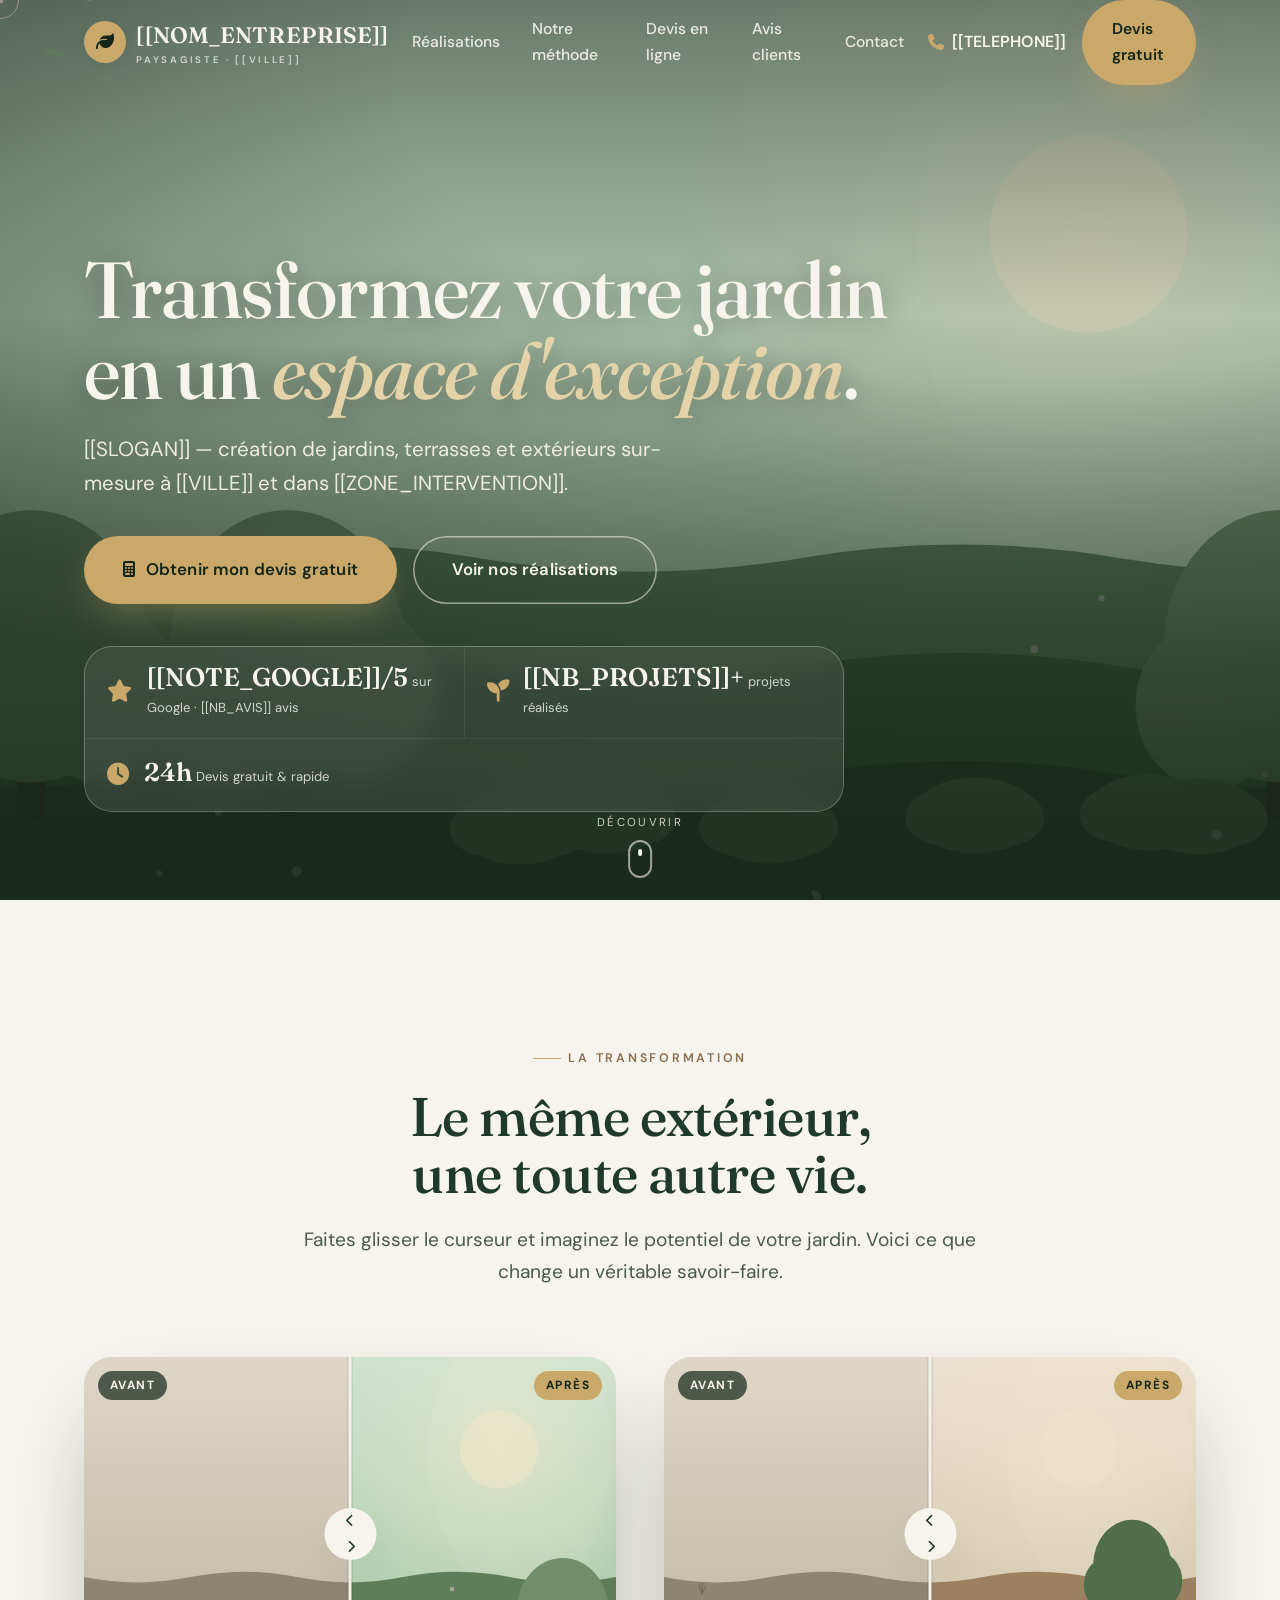
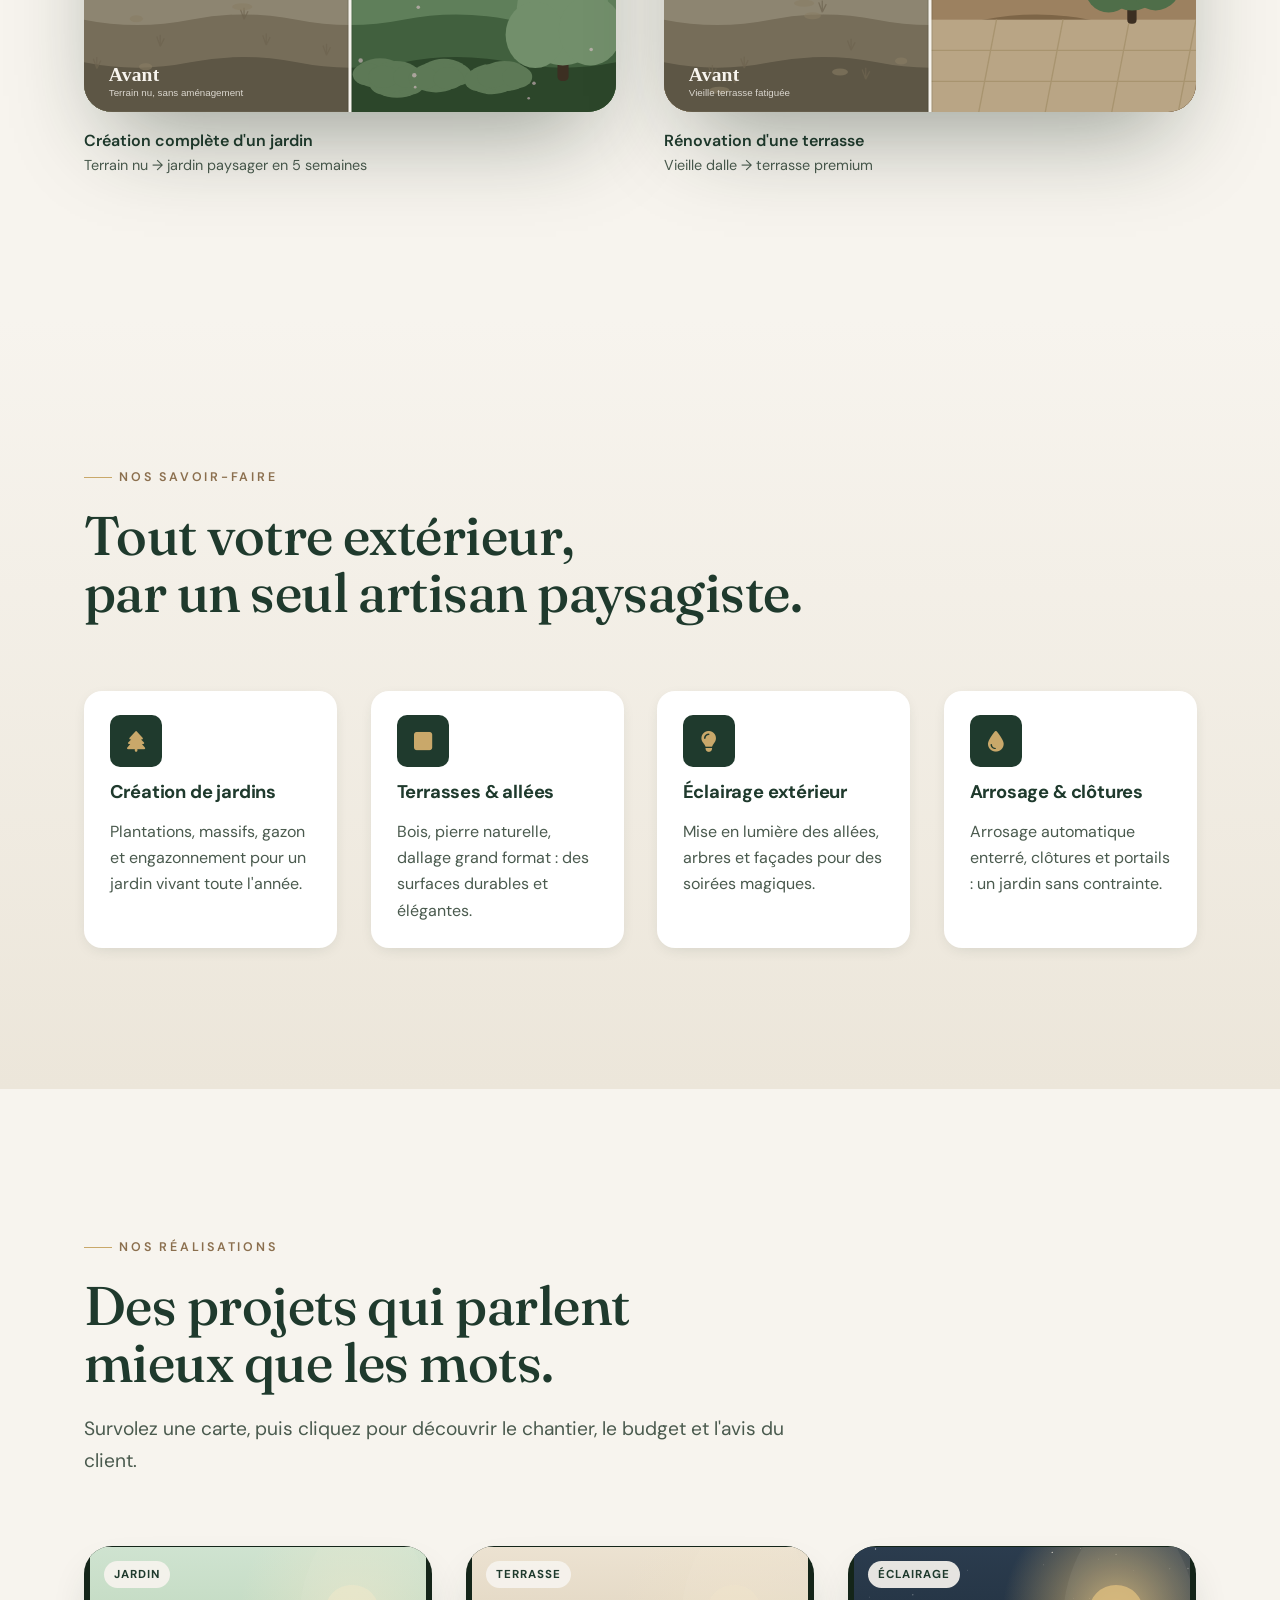
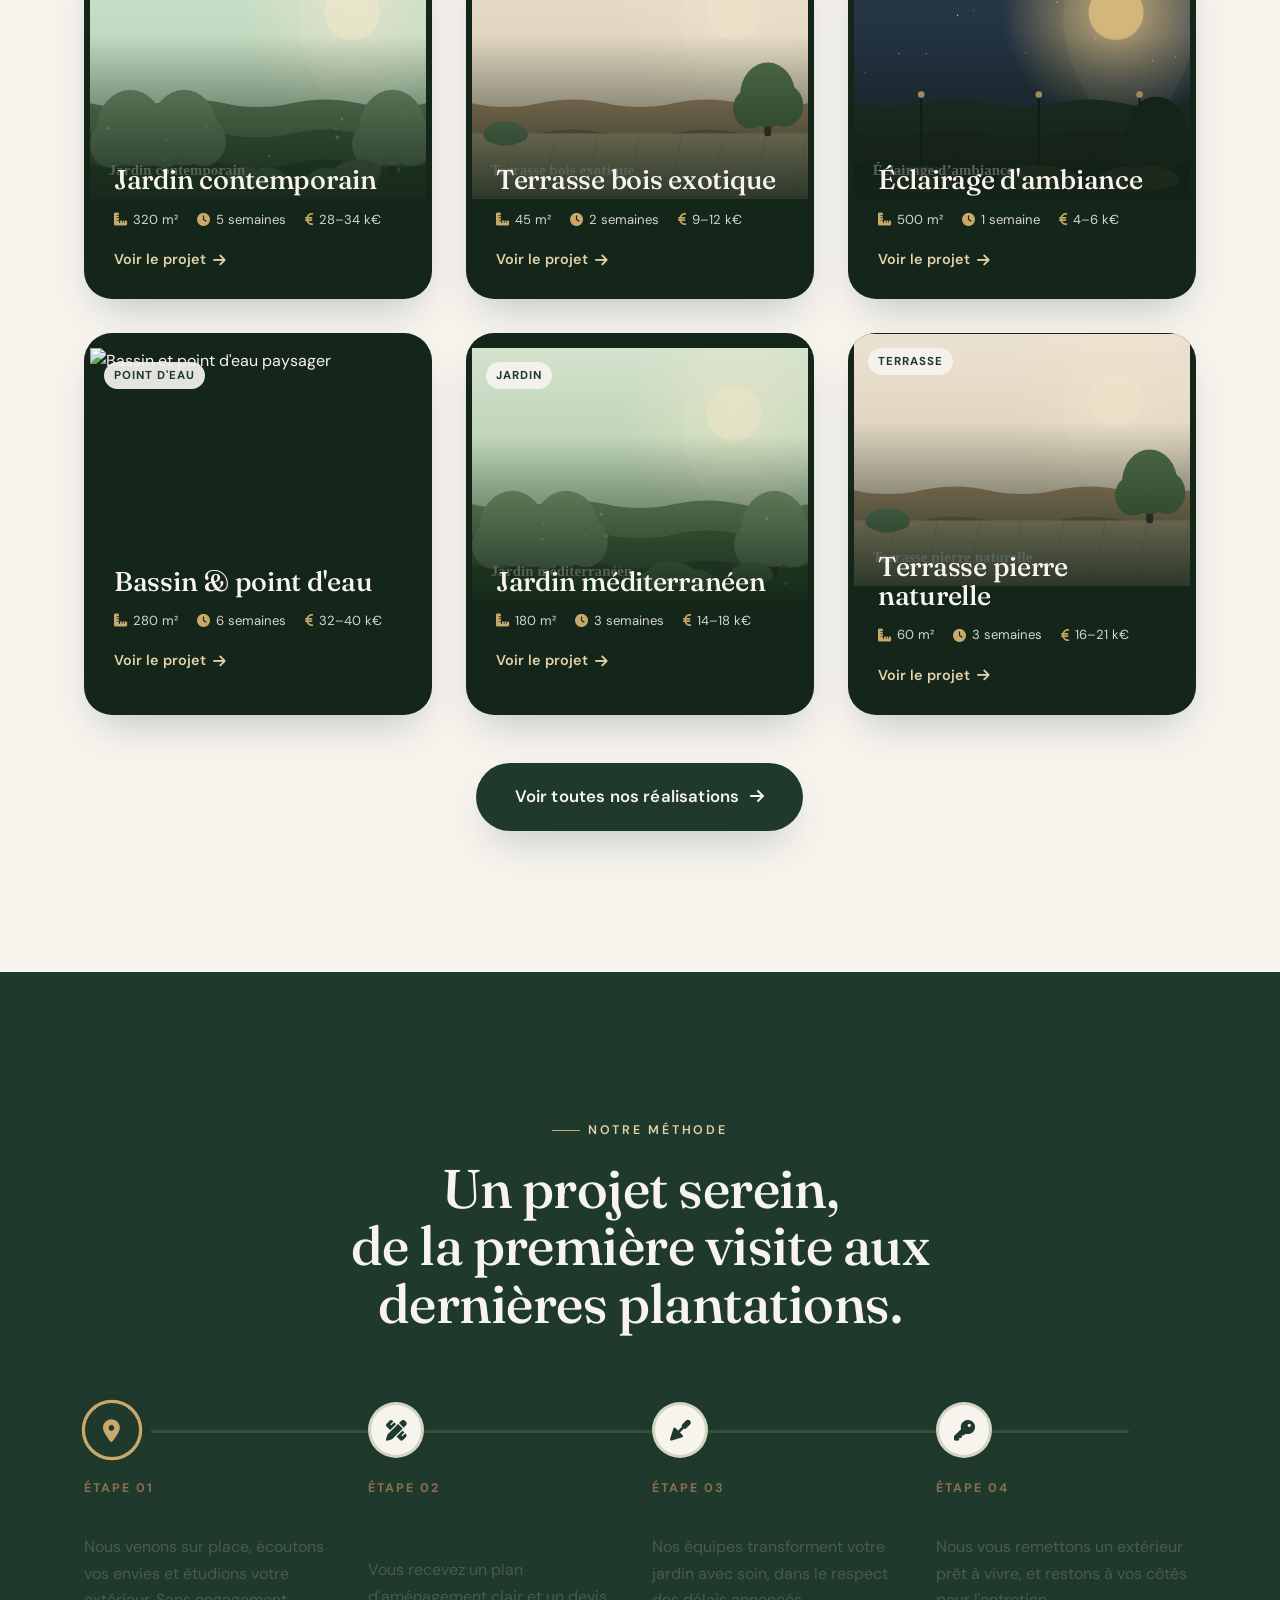
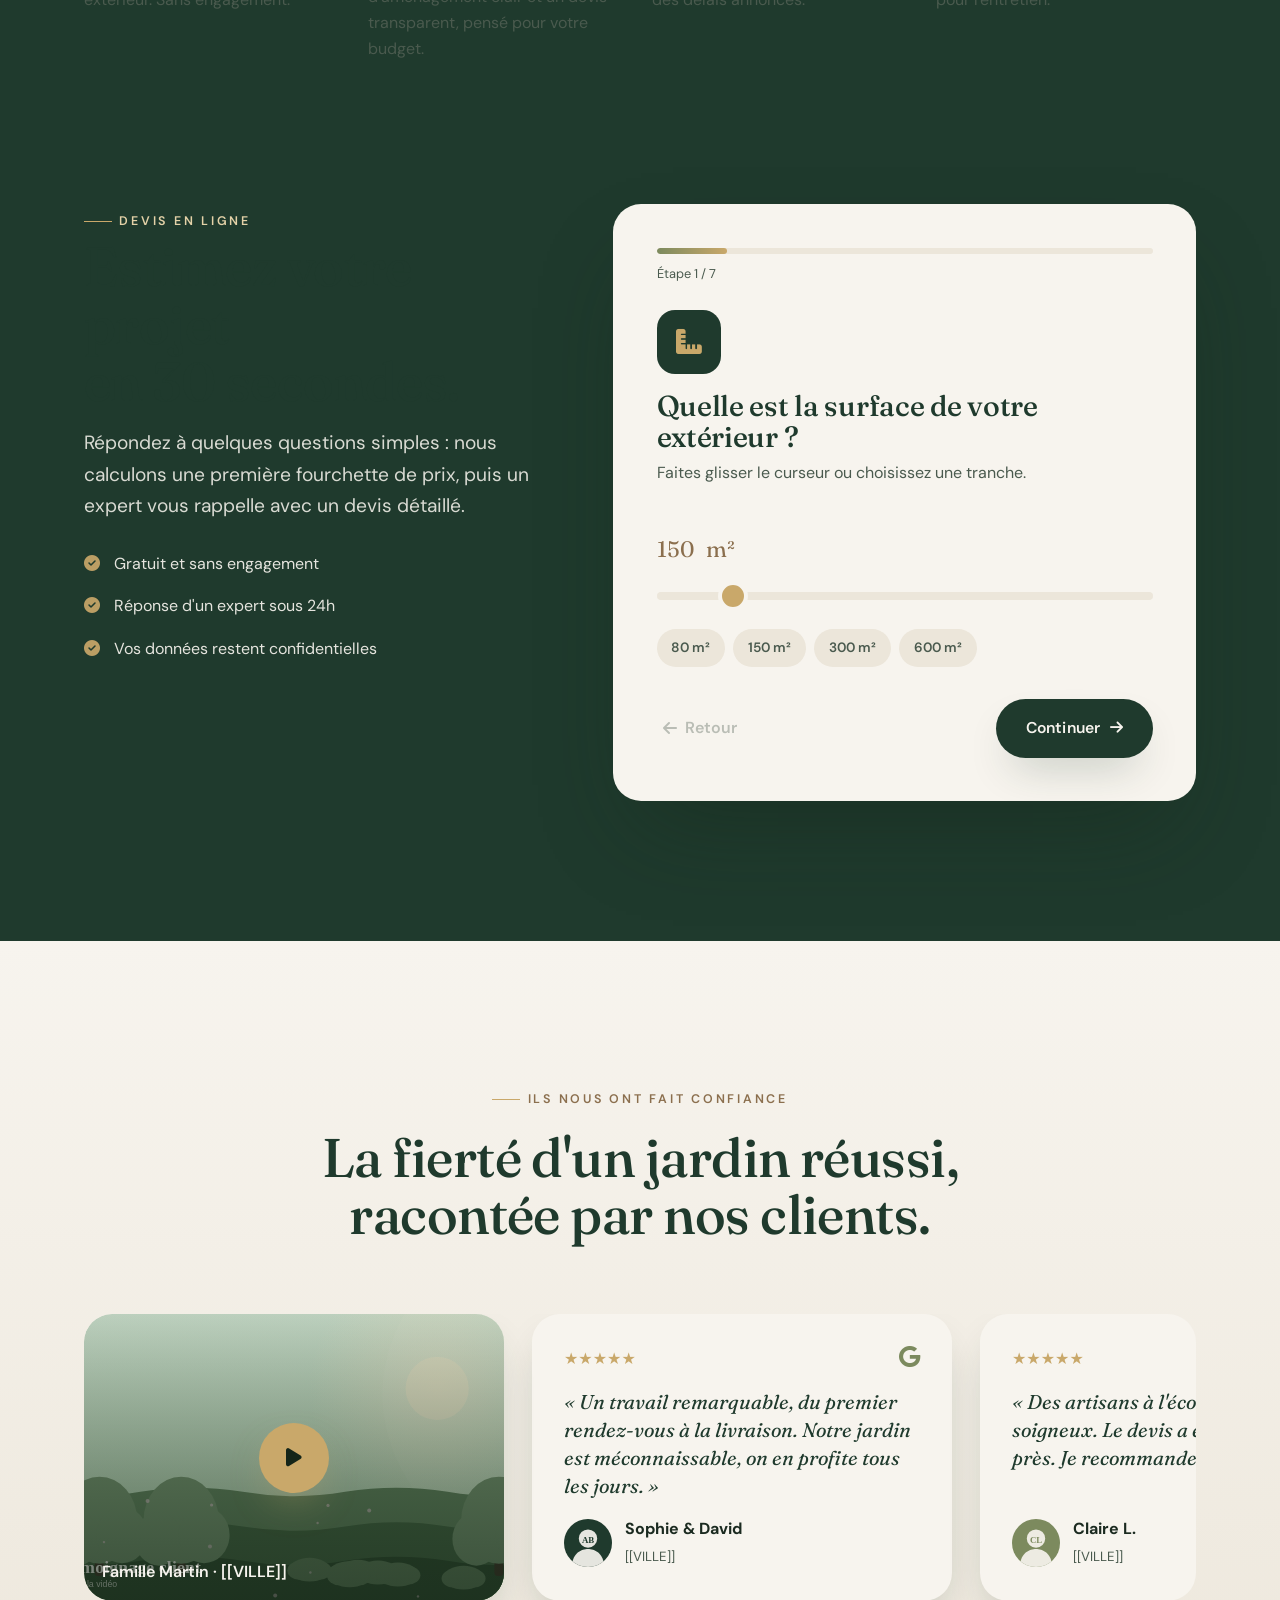
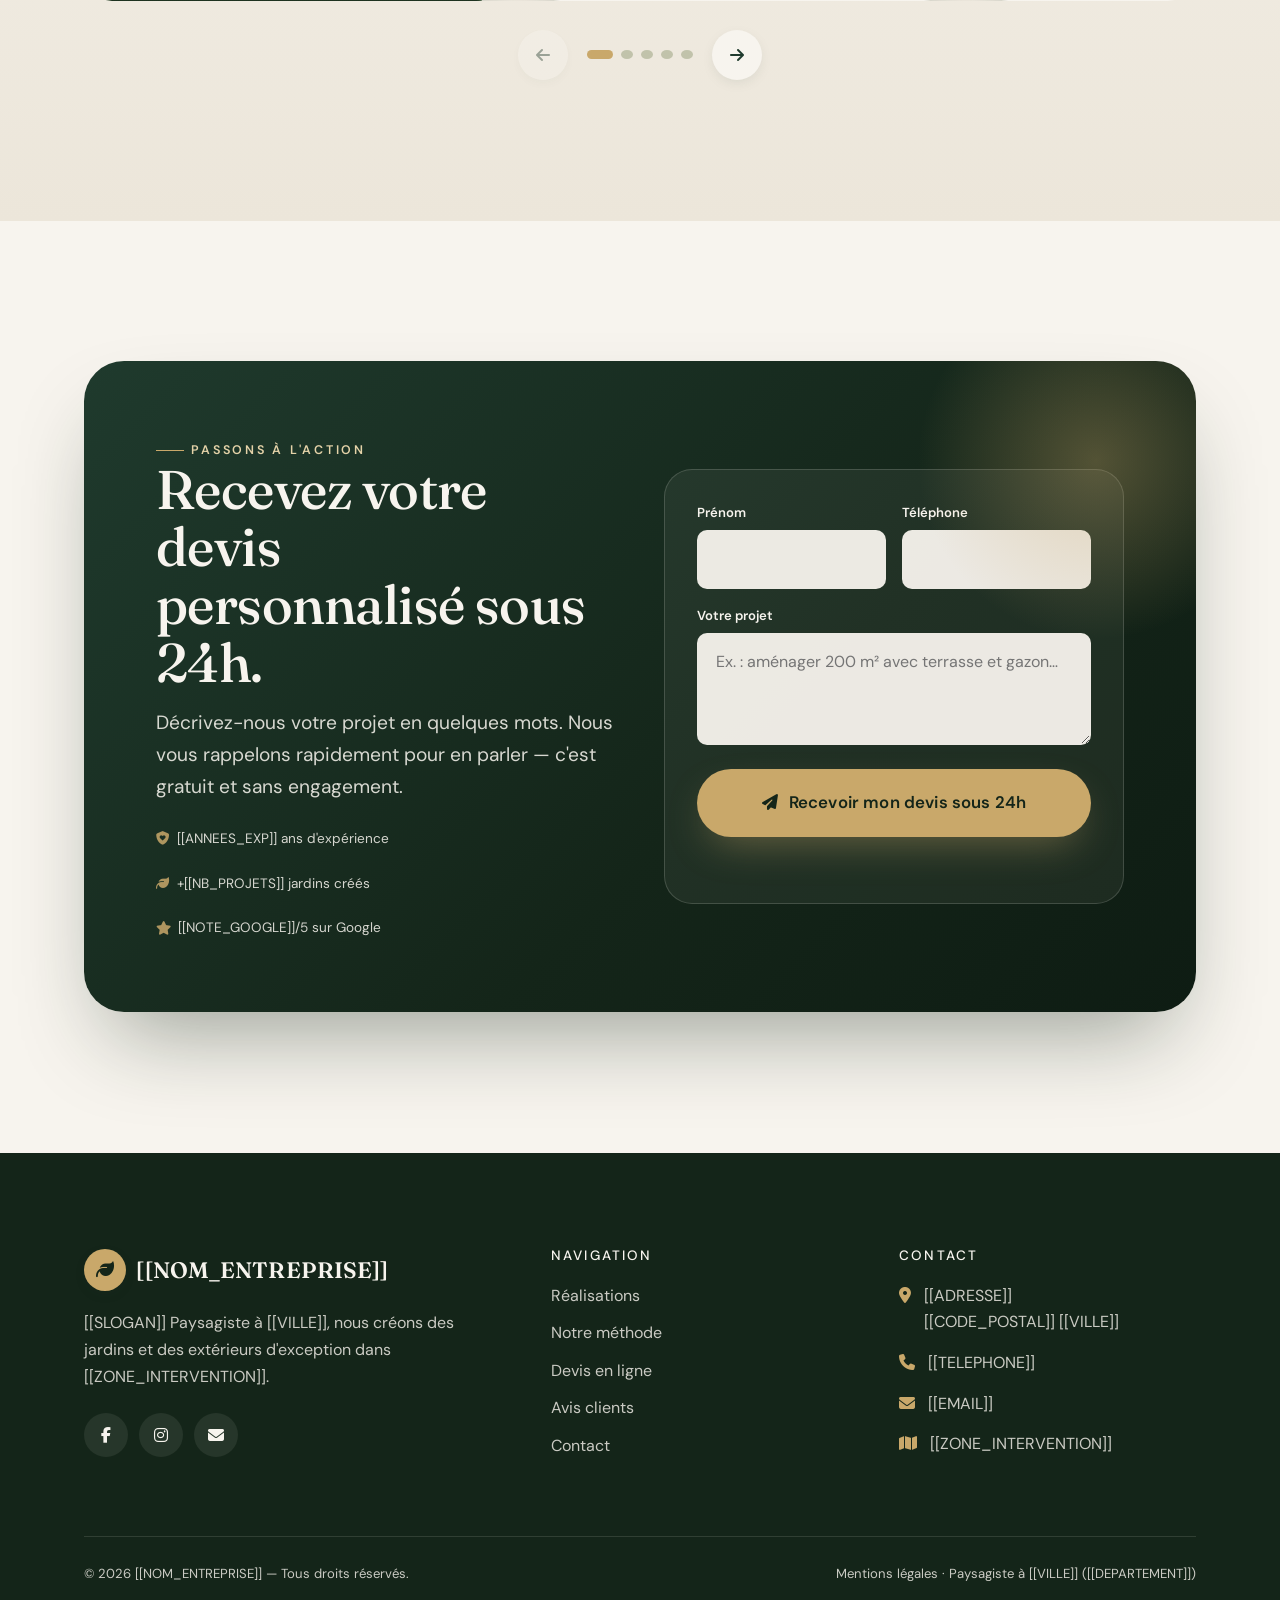
==== index.html @ 87863a1e "first commit" ====
<!DOCTYPE html>
<html lang="fr">
<!-- =========================================================================
     VARIABLES À PERSONNALISER (présentes dans ce fichier)
     -------------------------------------------------------------------------
     [[NOM_ENTREPRISE]] [[SLOGAN]] [[TELEPHONE]] [[TELEPHONE_INTL]] [[EMAIL]]
     [[ADRESSE]] [[CODE_POSTAL]] [[VILLE]] [[DEPARTEMENT]] [[ZONE_INTERVENTION]]
     [[NOTE_GOOGLE]] [[NB_AVIS]] [[NB_PROJETS]] [[ANNEES_EXP]]
     [[URL_FACEBOOK]] [[URL_INSTAGRAM]] [[URL_SITE]] [[FORMSPREE_ENDPOINT]]
     -> Voir PERSONNALISATION.md pour la procédure complète (find / replace).
     ========================================================================= -->
<head>
  <meta charset="UTF-8">
  <meta name="viewport" content="width=device-width, initial-scale=1.0">

  <!-- SEO -->
  <title>[[NOM_ENTREPRISE]] — Paysagiste & aménagement extérieur à [[VILLE]] ([[DEPARTEMENT]])</title>
  <meta name="description" content="[[NOM_ENTREPRISE]], paysagiste à [[VILLE]] et dans [[ZONE_INTERVENTION]]. Création de jardins, terrasses, éclairage et arrosage. Devis gratuit sous 24h. +[[NB_PROJETS]] projets réalisés, note [[NOTE_GOOGLE]]/5.">
  <link rel="canonical" href="[[URL_SITE]]">
  <meta name="theme-color" content="#1F3A2D">

  <!-- Open Graph -->
  <meta property="og:type" content="website">
  <meta property="og:title" content="[[NOM_ENTREPRISE]] — Transformez votre jardin en un espace d'exception">
  <meta property="og:description" content="Paysagiste premium à [[VILLE]] ([[DEPARTEMENT]]). Jardins, terrasses, éclairage. Devis gratuit sous 24h.">
  <meta property="og:image" content="[[URL_SITE]]/images/og-image.svg">
  <meta property="og:url" content="[[URL_SITE]]">
  <meta property="og:locale" content="fr_FR">
  <meta name="twitter:card" content="summary_large_image">

  <!-- Favicon (placeholder en SVG inline) -->
  <link rel="icon" href="data:image/svg+xml,<svg xmlns='http://www.w3.org/2000/svg' viewBox='0 0 32 32'><rect width='32' height='32' rx='8' fill='%231F3A2D'/><text x='16' y='22' font-size='18' text-anchor='middle' fill='%23C9A86A' font-family='serif'>P</text></svg>">

  <!-- Polices -->
  <link rel="preconnect" href="https://fonts.googleapis.com">
  <link rel="preconnect" href="https://fonts.gstatic.com" crossorigin>
  <link href="https://fonts.googleapis.com/css2?family=Fraunces:ital,opsz,wght@0,9..144,400;0,9..144,500;0,9..144,600;1,9..144,400;1,9..144,500&family=DM+Sans:opsz,wght@9..40,400;9..40,500;9..40,600;9..40,700&display=swap" rel="stylesheet">

  <!-- Icônes -->
  <link rel="stylesheet" href="https://cdnjs.cloudflare.com/ajax/libs/font-awesome/6.5.2/css/all.min.css">

  <link rel="stylesheet" href="style.css">

  <!-- Données structurées -->
  <script type="application/ld+json">
  {
    "@context": "https://schema.org",
    "@type": "LandscapingBusiness",
    "name": "[[NOM_ENTREPRISE]]",
    "description": "Paysagiste et aménagement extérieur à [[VILLE]] : jardins, terrasses, éclairage, arrosage automatique.",
    "image": "[[URL_SITE]]/images/og-image.svg",
    "url": "[[URL_SITE]]",
    "telephone": "[[TELEPHONE_INTL]]",
    "email": "[[EMAIL]]",
    "priceRange": "€€",
    "address": {
      "@type": "PostalAddress",
      "streetAddress": "[[ADRESSE]]",
      "postalCode": "[[CODE_POSTAL]]",
      "addressLocality": "[[VILLE]]",
      "addressRegion": "[[DEPARTEMENT]]",
      "addressCountry": "FR"
    },
    "areaServed": "[[ZONE_INTERVENTION]]",
    "openingHours": "Mo-Fr 08:00-18:00",
    "aggregateRating": {
      "@type": "AggregateRating",
      "ratingValue": "[[NOTE_GOOGLE]]",
      "reviewCount": "[[NB_AVIS]]",
      "bestRating": "5"
    },
    "sameAs": ["[[URL_FACEBOOK]]", "[[URL_INSTAGRAM]]"]
  }
  </script>
</head>
<body>
  <a class="skip-link" href="#main">Aller au contenu</a>

  <!-- ============================ HEADER ============================ -->
  <header class="header" id="header">
    <div class="header__inner">
      <a class="brand" href="index.html" aria-label="[[NOM_ENTREPRISE]] — accueil">
        <span class="brand__mark"><i class="fa-solid fa-leaf" aria-hidden="true"></i></span>
        <span class="brand__name">[[NOM_ENTREPRISE]]<span class="brand__sub">Paysagiste · [[VILLE]]</span></span>
      </a>

      <nav class="nav" aria-label="Navigation principale">
        <a class="nav__link" href="#realisations">Réalisations</a>
        <a class="nav__link" href="#processus">Notre méthode</a>
        <a class="nav__link" href="#simulateur">Devis en ligne</a>
        <a class="nav__link" href="#temoignages">Avis clients</a>
        <a class="nav__link" href="contact.html">Contact</a>
      </nav>

      <div class="header__cta">
        <a class="header__tel" href="tel:[[TELEPHONE_INTL]]"><i class="fa-solid fa-phone" aria-hidden="true"></i> [[TELEPHONE]]</a>
        <a class="btn btn--or" href="#simulateur" data-magnetic="0.25">Devis gratuit</a>
        <button class="burger" aria-label="Ouvrir le menu" aria-controls="mobile-menu" aria-expanded="false">
          <span></span><span></span><span></span>
        </button>
      </div>
    </div>
  </header>

  <!-- Menu mobile -->
  <nav class="mobile-menu" id="mobile-menu" aria-label="Menu mobile">
    <a href="#realisations">Réalisations <i class="fa-solid fa-arrow-right"></i></a>
    <a href="#processus">Notre méthode <i class="fa-solid fa-arrow-right"></i></a>
    <a href="#simulateur">Devis en ligne <i class="fa-solid fa-arrow-right"></i></a>
    <a href="#temoignages">Avis clients <i class="fa-solid fa-arrow-right"></i></a>
    <a href="contact.html">Contact <i class="fa-solid fa-arrow-right"></i></a>
    <a class="btn btn--or" href="#simulateur">Obtenir mon devis gratuit</a>
    <div class="mobile-menu__contact">
      <a href="tel:[[TELEPHONE_INTL]]"><i class="fa-solid fa-phone"></i> [[TELEPHONE]]</a><br>
      <a href="mailto:[[EMAIL]]"><i class="fa-solid fa-envelope"></i> [[EMAIL]]</a>
    </div>
  </nav>

  <main id="main">

    <!-- ============================ HERO ============================ -->
    <section class="hero" aria-label="Présentation">
      <div class="hero__media">
        <!-- Remplacez videos/drone.mp4 par votre vidéo drone. Le poster s'affiche
             si la vidéo est absente ou tant qu'elle se charge. -->
        <video autoplay muted loop playsinline poster="images/hero-poster.svg" aria-hidden="true">
          <source src="videos/drone.mp4" type="video/mp4">
        </video>
      </div>
      <div class="hero__overlay" aria-hidden="true"></div>
      <canvas id="hero-leaves" class="hero__leaves" aria-hidden="true"></canvas>

      <div class="hero__inner container">
        <div class="hero__content">
          <h1 class="h-display" data-reveal>Transformez votre jardin<br>en un <em>espace d'exception</em>.</h1>
          <p class="hero__sub" data-reveal data-reveal-delay="120">[[SLOGAN]] — création de jardins, terrasses et extérieurs sur-mesure à [[VILLE]] et dans [[ZONE_INTERVENTION]].</p>
          <div class="hero__actions" data-reveal data-reveal-delay="220">
            <a class="btn btn--or btn--lg" href="#simulateur" data-magnetic="0.2"><i class="fa-solid fa-calculator"></i> Obtenir mon devis gratuit</a>
            <a class="btn btn--ghost btn--lg" href="#realisations">Voir nos réalisations</a>
          </div>

          <!-- Barre de réassurance + compteurs animés -->
          <div class="reassure" data-reveal data-reveal-delay="320">
            <div class="reassure__item">
              <span class="reassure__icon"><i class="fa-solid fa-star" aria-hidden="true"></i></span>
              <span>
                <span class="reassure__num"><span data-count="[[NOTE_GOOGLE]]" data-decimals="1">[[NOTE_GOOGLE]]</span>/5</span>
                <span class="reassure__label">sur Google · [[NB_AVIS]] avis</span>
              </span>
            </div>
            <div class="reassure__item">
              <span class="reassure__icon"><i class="fa-solid fa-seedling" aria-hidden="true"></i></span>
              <span>
                <span class="reassure__num"><span data-count="[[NB_PROJETS]]" data-suffix="+">[[NB_PROJETS]]+</span></span>
                <span class="reassure__label">projets réalisés</span>
              </span>
            </div>
            <div class="reassure__item">
              <span class="reassure__icon"><i class="fa-solid fa-clock" aria-hidden="true"></i></span>
              <span>
                <span class="reassure__num">24h</span>
                <span class="reassure__label">Devis gratuit & rapide</span>
              </span>
            </div>
          </div>
        </div>
      </div>

      <a class="hero__scroll" href="#avant-apres" aria-label="Découvrir">
        <span>Découvrir</span>
        <span class="mouse" aria-hidden="true"></span>
      </a>
    </section>

    <!-- ============================ AVANT / APRÈS ============================ -->
    <section class="section section--cream" id="avant-apres" aria-label="Avant / Après">
      <div class="container">
        <div class="section-head section-head--center" data-reveal>
          <span class="eyebrow eyebrow--center">La transformation</span>
          <h2>Le même extérieur,<br>une toute autre vie.</h2>
          <p class="lead">Faites glisser le curseur et imaginez le potentiel de votre jardin. Voici ce que change un véritable savoir-faire.</p>
        </div>

        <div class="ba-grid">
          <div data-reveal="left">
            <div class="ba" aria-label="Avant après — jardin">
              <div class="ba__img ba__img--after"><img src="images/apres-1.svg" alt="Jardin paysager terminé : pelouse, massifs et arbres" loading="lazy"></div>
              <div class="ba__img ba__img--before"><img src="images/avant-1.svg" alt="Terrain nu avant aménagement" loading="lazy"></div>
              <span class="ba__label ba__label--before">Avant</span>
              <span class="ba__label ba__label--after">Après</span>
              <div class="ba__handle"><span class="ba__grip"><i class="fa-solid fa-chevron-left"></i><i class="fa-solid fa-chevron-right"></i></span></div>
            </div>
            <p class="ba__caption">Création complète d'un jardin<span>Terrain nu → jardin paysager en 5 semaines</span></p>
          </div>

          <div data-reveal="right">
            <div class="ba" aria-label="Avant après — terrasse">
              <div class="ba__img ba__img--after"><img src="images/apres-2.svg" alt="Terrasse premium en bois et pierre" loading="lazy"></div>
              <div class="ba__img ba__img--before"><img src="images/avant-2.svg" alt="Ancienne terrasse usée avant rénovation" loading="lazy"></div>
              <span class="ba__label ba__label--before">Avant</span>
              <span class="ba__label ba__label--after">Après</span>
              <div class="ba__handle"><span class="ba__grip"><i class="fa-solid fa-chevron-left"></i><i class="fa-solid fa-chevron-right"></i></span></div>
            </div>
            <p class="ba__caption">Rénovation d'une terrasse<span>Vieille dalle → terrasse premium</span></p>
          </div>
        </div>
      </div>
    </section>

    <!-- ============================ SAVOIR-FAIRE / SERVICES ============================ -->
    <section class="section section--soft" id="savoir-faire" aria-label="Nos savoir-faire">
      <div class="container">
        <div class="section-head" data-reveal>
          <span class="eyebrow">Nos savoir-faire</span>
          <h2>Tout votre extérieur,<br>par un seul artisan paysagiste.</h2>
        </div>
        <div class="real-grid" data-reveal-stagger="80" style="grid-template-columns:repeat(auto-fit,minmax(240px,1fr))">
          <article class="contact-card" data-reveal style="flex-direction:column;align-items:flex-start;gap:1rem;background:var(--c-blanc)">
            <span class="contact-card__icon"><i class="fa-solid fa-tree"></i></span>
            <h3>Création de jardins</h3>
            <p>Plantations, massifs, gazon et engazonnement pour un jardin vivant toute l'année.</p>
          </article>
          <article class="contact-card" data-reveal style="flex-direction:column;align-items:flex-start;gap:1rem;background:var(--c-blanc)">
            <span class="contact-card__icon"><i class="fa-solid fa-square"></i></span>
            <h3>Terrasses & allées</h3>
            <p>Bois, pierre naturelle, dallage grand format : des surfaces durables et élégantes.</p>
          </article>
          <article class="contact-card" data-reveal style="flex-direction:column;align-items:flex-start;gap:1rem;background:var(--c-blanc)">
            <span class="contact-card__icon"><i class="fa-solid fa-lightbulb"></i></span>
            <h3>Éclairage extérieur</h3>
            <p>Mise en lumière des allées, arbres et façades pour des soirées magiques.</p>
          </article>
          <article class="contact-card" data-reveal style="flex-direction:column;align-items:flex-start;gap:1rem;background:var(--c-blanc)">
            <span class="contact-card__icon"><i class="fa-solid fa-droplet"></i></span>
            <h3>Arrosage & clôtures</h3>
            <p>Arrosage automatique enterré, clôtures et portails : un jardin sans contrainte.</p>
          </article>
        </div>
      </div>
    </section>

    <!-- ============================ RÉALISATIONS ============================ -->
    <section class="section section--cream" id="realisations" aria-label="Nos réalisations">
      <div class="container">
        <div class="section-head" data-reveal>
          <span class="eyebrow">Nos réalisations</span>
          <h2>Des projets qui parlent<br>mieux que les mots.</h2>
          <p class="lead">Survolez une carte, puis cliquez pour découvrir le chantier, le budget et l'avis du client.</p>
        </div>

        <div class="real-grid">
          <!-- Carte 1 -->
          <button class="real-card" data-tilt data-modal="#tpl-real-1" data-reveal>
            <span class="real-card__glare" aria-hidden="true"></span>
            <div class="real-card__media">
              <span class="real-card__tag">Jardin</span>
              <img src="images/realisation-1.svg" alt="Jardin contemporain avec terrasse et massifs" loading="lazy">
            </div>
            <div class="real-card__body">
              <h3>Jardin contemporain</h3>
              <div class="real-card__meta">
                <span><i class="fa-solid fa-ruler-combined"></i> 320 m²</span>
                <span><i class="fa-solid fa-clock"></i> 5 semaines</span>
                <span><i class="fa-solid fa-euro-sign"></i> 28–34 k€</span>
              </div>
              <span class="real-card__cta">Voir le projet <i class="fa-solid fa-arrow-right"></i></span>
            </div>
          </button>

          <!-- Carte 2 -->
          <button class="real-card" data-tilt data-modal="#tpl-real-2" data-reveal data-reveal-delay="90">
            <span class="real-card__glare" aria-hidden="true"></span>
            <div class="real-card__media">
              <span class="real-card__tag">Terrasse</span>
              <img src="images/realisation-2.svg" alt="Terrasse en bois exotique avec salon de jardin" loading="lazy">
            </div>
            <div class="real-card__body">
              <h3>Terrasse bois exotique</h3>
              <div class="real-card__meta">
                <span><i class="fa-solid fa-ruler-combined"></i> 45 m²</span>
                <span><i class="fa-solid fa-clock"></i> 2 semaines</span>
                <span><i class="fa-solid fa-euro-sign"></i> 9–12 k€</span>
              </div>
              <span class="real-card__cta">Voir le projet <i class="fa-solid fa-arrow-right"></i></span>
            </div>
          </button>

          <!-- Carte 3 -->
          <button class="real-card" data-tilt data-modal="#tpl-real-3" data-reveal data-reveal-delay="180">
            <span class="real-card__glare" aria-hidden="true"></span>
            <div class="real-card__media">
              <span class="real-card__tag">Éclairage</span>
              <img src="images/realisation-3.svg" alt="Jardin mis en lumière le soir" loading="lazy">
            </div>
            <div class="real-card__body">
              <h3>Éclairage d'ambiance</h3>
              <div class="real-card__meta">
                <span><i class="fa-solid fa-ruler-combined"></i> 500 m²</span>
                <span><i class="fa-solid fa-clock"></i> 1 semaine</span>
                <span><i class="fa-solid fa-euro-sign"></i> 4–6 k€</span>
              </div>
              <span class="real-card__cta">Voir le projet <i class="fa-solid fa-arrow-right"></i></span>
            </div>
          </button>

          <!-- Carte 4 -->
          <button class="real-card" data-tilt data-modal="#tpl-real-4" data-reveal>
            <span class="real-card__glare" aria-hidden="true"></span>
            <div class="real-card__media">
              <span class="real-card__tag">Point d'eau</span>
              <img src="images/realisation-4.svg" alt="Bassin et point d'eau paysager" loading="lazy">
            </div>
            <div class="real-card__body">
              <h3>Bassin & point d'eau</h3>
              <div class="real-card__meta">
                <span><i class="fa-solid fa-ruler-combined"></i> 280 m²</span>
                <span><i class="fa-solid fa-clock"></i> 6 semaines</span>
                <span><i class="fa-solid fa-euro-sign"></i> 32–40 k€</span>
              </div>
              <span class="real-card__cta">Voir le projet <i class="fa-solid fa-arrow-right"></i></span>
            </div>
          </button>

          <!-- Carte 5 -->
          <button class="real-card" data-tilt data-modal="#tpl-real-5" data-reveal data-reveal-delay="90">
            <span class="real-card__glare" aria-hidden="true"></span>
            <div class="real-card__media">
              <span class="real-card__tag">Jardin</span>
              <img src="images/realisation-5.svg" alt="Jardin méditerranéen avec graviers et oliviers" loading="lazy">
            </div>
            <div class="real-card__body">
              <h3>Jardin méditerranéen</h3>
              <div class="real-card__meta">
                <span><i class="fa-solid fa-ruler-combined"></i> 180 m²</span>
                <span><i class="fa-solid fa-clock"></i> 3 semaines</span>
                <span><i class="fa-solid fa-euro-sign"></i> 14–18 k€</span>
              </div>
              <span class="real-card__cta">Voir le projet <i class="fa-solid fa-arrow-right"></i></span>
            </div>
          </button>

          <!-- Carte 6 -->
          <button class="real-card" data-tilt data-modal="#tpl-real-6" data-reveal data-reveal-delay="180">
            <span class="real-card__glare" aria-hidden="true"></span>
            <div class="real-card__media">
              <span class="real-card__tag">Terrasse</span>
              <img src="images/realisation-6.svg" alt="Terrasse en pierre naturelle avec pergola" loading="lazy">
            </div>
            <div class="real-card__body">
              <h3>Terrasse pierre naturelle</h3>
              <div class="real-card__meta">
                <span><i class="fa-solid fa-ruler-combined"></i> 60 m²</span>
                <span><i class="fa-solid fa-clock"></i> 3 semaines</span>
                <span><i class="fa-solid fa-euro-sign"></i> 16–21 k€</span>
              </div>
              <span class="real-card__cta">Voir le projet <i class="fa-solid fa-arrow-right"></i></span>
            </div>
          </button>
        </div>

        <div style="text-align:center;margin-top:3rem" data-reveal>
          <a class="btn btn--dark btn--lg" href="realisations.html">Voir toutes nos réalisations <i class="fa-solid fa-arrow-right"></i></a>
        </div>
      </div>
    </section>

    <!-- ============================ PROCESSUS ============================ -->
    <section class="section section--foret" id="processus" aria-label="Notre méthode">
      <div class="container">
        <div class="section-head section-head--center" data-reveal>
          <span class="eyebrow eyebrow--center">Notre méthode</span>
          <h2>Un projet serein,<br>de la première visite aux dernières plantations.</h2>
        </div>

        <div class="process" data-process>
          <div class="process__track">
            <span class="process__line" aria-hidden="true"></span>
            <div class="process__step" data-reveal>
              <span class="process__num"><i class="fa-solid fa-location-dot"></i></span>
              <span class="step-tag">Étape 01</span>
              <h3>Visite du terrain</h3>
              <p>Nous venons sur place, écoutons vos envies et étudions votre extérieur. Sans engagement.</p>
            </div>
            <div class="process__step" data-reveal data-reveal-delay="120">
              <span class="process__num"><i class="fa-solid fa-pen-ruler"></i></span>
              <span class="step-tag">Étape 02</span>
              <h3>Proposition d'aménagement</h3>
              <p>Vous recevez un plan d'aménagement clair et un devis transparent, pensé pour votre budget.</p>
            </div>
            <div class="process__step" data-reveal data-reveal-delay="240">
              <span class="process__num"><i class="fa-solid fa-trowel"></i></span>
              <span class="step-tag">Étape 03</span>
              <h3>Réalisation</h3>
              <p>Nos équipes transforment votre jardin avec soin, dans le respect des délais annoncés.</p>
            </div>
            <div class="process__step" data-reveal data-reveal-delay="360">
              <span class="process__num"><i class="fa-solid fa-key"></i></span>
              <span class="step-tag">Étape 04</span>
              <h3>Livraison clé en main</h3>
              <p>Nous vous remettons un extérieur prêt à vivre, et restons à vos côtés pour l'entretien.</p>
            </div>
          </div>
        </div>
      </div>
    </section>

    <!-- ============================ SIMULATEUR ============================ -->
    <section class="section section--foret simulateur" id="simulateur" aria-label="Simulateur de devis" style="padding-top:0">
      <div class="container">
        <div class="simu-wrap">
          <div class="simu-aside" data-reveal="left">
            <span class="eyebrow">Devis en ligne</span>
            <h2>Estimez votre projet<br>en 30 secondes.</h2>
            <p class="lead" style="color:rgba(247,244,238,.86)">Répondez à quelques questions simples : nous calculons une première fourchette de prix, puis un expert vous rappelle avec un devis détaillé.</p>
            <ul class="simu-points">
              <li><i class="fa-solid fa-circle-check"></i> Gratuit et sans engagement</li>
              <li><i class="fa-solid fa-circle-check"></i> Réponse d'un expert sous 24h</li>
              <li><i class="fa-solid fa-circle-check"></i> Vos données restent confidentielles</li>
            </ul>
          </div>

          <!-- Le contenu de cette carte est généré par script.js à partir de config.js -->
          <div class="simu-card" id="simulateur-card" data-formspree="[[FORMSPREE_ENDPOINT]]" data-reveal="right">
            <p style="text-align:center;color:var(--c-encre-2)">Chargement du simulateur…</p>
          </div>
        </div>
      </div>
    </section>

    <!-- ============================ TÉMOIGNAGES ============================ -->
    <section class="section section--soft" id="temoignages" aria-label="Avis clients">
      <div class="container">
        <div class="section-head section-head--center" data-reveal>
          <span class="eyebrow eyebrow--center">Ils nous ont fait confiance</span>
          <h2>La fierté d'un jardin réussi,<br>racontée par nos clients.</h2>
        </div>

        <div class="carousel" data-carousel>
          <div class="carousel__viewport">
            <div class="carousel__track">
              <!-- Vidéo témoignage 1 -->
              <a class="t-video" href="#" aria-label="Lire le témoignage vidéo">
                <img src="images/temoignage-1.svg" alt="Témoignage vidéo d'un client" loading="lazy">
                <span class="t-video__name">Famille Martin · [[VILLE]]</span>
                <span class="t-video__play"><span><i class="fa-solid fa-play"></i></span></span>
              </a>

              <!-- Avis 1 -->
              <article class="t-card">
                <div class="t-card__stars" aria-label="5 étoiles sur 5">★★★★★ <i class="fa-brands fa-google t-card__google"></i></div>
                <p class="t-card__text">« Un travail remarquable, du premier rendez-vous à la livraison. Notre jardin est méconnaissable, on en profite tous les jours. »</p>
                <div class="t-card__author">
                  <img src="images/avatar-1.svg" alt="" loading="lazy">
                  <span><b>Sophie & David</b><small>[[VILLE]]</small></span>
                </div>
              </article>

              <!-- Avis 2 -->
              <article class="t-card">
                <div class="t-card__stars" aria-label="5 étoiles sur 5">★★★★★ <i class="fa-brands fa-google t-card__google"></i></div>
                <p class="t-card__text">« Des artisans à l'écoute, ponctuels et soigneux. Le devis a été respecté à l'euro près. Je recommande les yeux fermés. »</p>
                <div class="t-card__author">
                  <img src="images/avatar-2.svg" alt="" loading="lazy">
                  <span><b>Claire L.</b><small>[[VILLE]]</small></span>
                </div>
              </article>

              <!-- Vidéo témoignage 2 -->
              <a class="t-video" href="#" aria-label="Lire le témoignage vidéo">
                <img src="images/temoignage-2.svg" alt="Témoignage vidéo d'une cliente" loading="lazy">
                <span class="t-video__name">M. Rousseau · [[DEPARTEMENT]]</span>
                <span class="t-video__play"><span><i class="fa-solid fa-play"></i></span></span>
              </a>

              <!-- Avis 3 -->
              <article class="t-card">
                <div class="t-card__stars" aria-label="5 étoiles sur 5">★★★★★ <i class="fa-brands fa-google t-card__google"></i></div>
                <p class="t-card__text">« Une terrasse magnifique et un éclairage qui change tout le soir. Un vrai savoir-faire et beaucoup de conseils. Merci ! »</p>
                <div class="t-card__author">
                  <img src="images/avatar-3.svg" alt="" loading="lazy">
                  <span><b>Marc R.</b><small>[[VILLE]]</small></span>
                </div>
              </article>

              <!-- Vidéo témoignage 3 -->
              <a class="t-video" href="#" aria-label="Lire le témoignage vidéo">
                <img src="images/temoignage-3.svg" alt="Témoignage vidéo nocturne" loading="lazy">
                <span class="t-video__name">Famille Bernard · [[VILLE]]</span>
                <span class="t-video__play"><span><i class="fa-solid fa-play"></i></span></span>
              </a>
            </div>
          </div>

          <div class="carousel__controls">
            <button class="carousel__btn" data-carousel-prev aria-label="Précédent"><i class="fa-solid fa-arrow-left"></i></button>
            <div class="carousel__dots" data-carousel-dots></div>
            <button class="carousel__btn" data-carousel-next aria-label="Suivant"><i class="fa-solid fa-arrow-right"></i></button>
          </div>
        </div>
      </div>
    </section>

    <!-- ============================ CTA FINAL ============================ -->
    <section class="section section--cream cta-final" aria-label="Demander un devis">
      <div class="container">
        <div class="cta-band" data-reveal="scale">
          <div>
            <span class="eyebrow" style="color:var(--c-or-clair)">Passons à l'action</span>
            <h2>Recevez votre devis<br>personnalisé sous 24h.</h2>
            <p class="lead">Décrivez-nous votre projet en quelques mots. Nous vous rappelons rapidement pour en parler — c'est gratuit et sans engagement.</p>
            <div class="cta-trust">
              <span><i class="fa-solid fa-shield-heart"></i> [[ANNEES_EXP]] ans d'expérience</span>
              <span><i class="fa-solid fa-leaf"></i> +[[NB_PROJETS]] jardins créés</span>
              <span><i class="fa-solid fa-star"></i> [[NOTE_GOOGLE]]/5 sur Google</span>
            </div>
          </div>

          <form class="cta-form js-form" action="[[FORMSPREE_ENDPOINT]]" method="POST" novalidate>
            <input type="text" name="_gotcha" class="hp" tabindex="-1" autocomplete="off" aria-hidden="true">
            <input type="hidden" name="_subject" value="Nouvelle demande de devis — [[NOM_ENTREPRISE]]">
            <input type="hidden" name="provenance" value="CTA final (accueil)">
            <div class="field-row">
              <div class="field"><label for="cta-prenom">Prénom</label><input id="cta-prenom" name="prénom" required></div>
              <div class="field"><label for="cta-tel">Téléphone</label><input id="cta-tel" name="téléphone" type="tel" required></div>
            </div>
            <div class="field"><label for="cta-msg">Votre projet</label><textarea id="cta-msg" name="message" rows="3" placeholder="Ex. : aménager 200 m² avec terrasse et gazon…" required></textarea></div>
            <button type="submit" class="btn btn--or btn--block btn--lg"><i class="fa-solid fa-paper-plane"></i> Recevoir mon devis sous 24h</button>
            <p class="form-status" role="status" aria-live="polite"></p>
          </form>
        </div>
      </div>
    </section>
  </main>

  <!-- ============================ FOOTER ============================ -->
  <footer class="footer">
    <div class="container">
      <div class="footer__grid">
        <div class="footer__about-col">
          <a class="brand" href="index.html">
            <span class="brand__mark"><i class="fa-solid fa-leaf"></i></span>
            <span class="brand__name">[[NOM_ENTREPRISE]]</span>
          </a>
          <p class="footer__about">[[SLOGAN]] Paysagiste à [[VILLE]], nous créons des jardins et des extérieurs d'exception dans [[ZONE_INTERVENTION]].</p>
          <div class="footer__social">
            <a href="[[URL_FACEBOOK]]" aria-label="Facebook" target="_blank" rel="noopener"><i class="fa-brands fa-facebook-f"></i></a>
            <a href="[[URL_INSTAGRAM]]" aria-label="Instagram" target="_blank" rel="noopener"><i class="fa-brands fa-instagram"></i></a>
            <a href="mailto:[[EMAIL]]" aria-label="Email"><i class="fa-solid fa-envelope"></i></a>
          </div>
        </div>

        <div>
          <h4>Navigation</h4>
          <ul class="footer__list">
            <li><a href="#realisations">Réalisations</a></li>
            <li><a href="#processus">Notre méthode</a></li>
            <li><a href="#simulateur">Devis en ligne</a></li>
            <li><a href="#temoignages">Avis clients</a></li>
            <li><a href="contact.html">Contact</a></li>
          </ul>
        </div>

        <div>
          <h4>Contact</h4>
          <ul class="footer__contact">
            <li><i class="fa-solid fa-location-dot"></i> <span>[[ADRESSE]]<br>[[CODE_POSTAL]] [[VILLE]]</span></li>
            <li><i class="fa-solid fa-phone"></i> <a href="tel:[[TELEPHONE_INTL]]">[[TELEPHONE]]</a></li>
            <li><i class="fa-solid fa-envelope"></i> <a href="mailto:[[EMAIL]]">[[EMAIL]]</a></li>
            <li><i class="fa-solid fa-map"></i> <span>[[ZONE_INTERVENTION]]</span></li>
          </ul>
        </div>
      </div>

      <div class="footer__bottom">
        <span>© <span data-year>2026</span> [[NOM_ENTREPRISE]] — Tous droits réservés.</span>
        <span><a href="contact.html">Mentions légales</a> · Paysagiste à [[VILLE]] ([[DEPARTEMENT]])</span>
      </div>
    </div>
  </footer>

  <!-- ============================ MODALE RÉALISATIONS ============================ -->
  <div class="modal" id="modal" aria-hidden="true" role="dialog" aria-modal="true" aria-label="Détail du projet" tabindex="-1">
    <div class="modal__dialog">
      <button class="modal__close" aria-label="Fermer la fenêtre"><i class="fa-solid fa-xmark"></i></button>
      <div class="modal__body"></div>
    </div>
  </div>

  <!-- ====== Contenus des modales (restent en HTML, clonés au clic) ====== -->
  <template id="tpl-real-1">
    <div class="modal__hero"><img src="images/realisation-1.svg" alt="Jardin contemporain vue d'ensemble"></div>
    <div class="modal__thumbs">
      <img src="images/realisation-1.svg" alt="Vue d'ensemble du jardin contemporain">
      <img src="images/realisation-1-b.svg" alt="Détail des massifs">
      <img src="images/realisation-1-c.svg" alt="Finitions de la terrasse">
    </div>
    <div class="modal__content">
      <div class="modal__detail">
        <span class="eyebrow">Jardin contemporain</span>
        <h3 style="margin-top:.4rem">Un jardin épuré pour une maison d'architecte</h3>
        <p>Création complète sur un terrain nu : terrasse, pelouse, massifs graphiques et éclairage intégré. Un extérieur sobre, durable et facile à vivre.</p>
        <ul class="modal__specs">
          <li><span>Surface</span><b>320 m²</b></li>
          <li><span>Durée du chantier</span><b>5 semaines</b></li>
          <li><span>Budget indicatif</span><b>28 000 € – 34 000 €</b></li>
          <li><span>Prestations</span><b>Terrasse · Gazon · Éclairage</b></li>
        </ul>
      </div>
      <aside class="modal__quote">
        <div class="t-card__stars">★★★★★</div>
        <p>« Le résultat dépasse nos attentes. Tout a été pensé dans le détail. »</p>
        <footer>— Famille Martin, [[VILLE]]</footer>
      </aside>
    </div>
  </template>

  <template id="tpl-real-2">
    <div class="modal__hero"><img src="images/realisation-2.svg" alt="Terrasse bois exotique"></div>
    <div class="modal__thumbs">
      <img src="images/realisation-2.svg" alt="Terrasse en bois exotique">
      <img src="images/realisation-2-b.svg" alt="Détail des lames de bois">
      <img src="images/realisation-2-c.svg" alt="Salon de jardin installé">
    </div>
    <div class="modal__content">
      <div class="modal__detail">
        <span class="eyebrow">Terrasse</span>
        <h3 style="margin-top:.4rem">Une terrasse bois chaleureuse et durable</h3>
        <p>Remplacement d'une ancienne dalle par une terrasse en bois exotique, avec intégration d'un espace salon et de jardinières sur-mesure.</p>
        <ul class="modal__specs">
          <li><span>Surface</span><b>45 m²</b></li>
          <li><span>Durée du chantier</span><b>2 semaines</b></li>
          <li><span>Budget indicatif</span><b>9 000 € – 12 000 €</b></li>
          <li><span>Prestations</span><b>Terrasse bois · Jardinières</b></li>
        </ul>
      </div>
      <aside class="modal__quote">
        <div class="t-card__stars">★★★★★</div>
        <p>« On ne quitte plus la terrasse ! Travail propre et rapide. »</p>
        <footer>— Claire L., [[VILLE]]</footer>
      </aside>
    </div>
  </template>

  <template id="tpl-real-3">
    <div class="modal__hero"><img src="images/realisation-3.svg" alt="Jardin éclairé le soir"></div>
    <div class="modal__thumbs">
      <img src="images/realisation-3.svg" alt="Jardin mis en lumière">
      <img src="images/realisation-3-b.svg" alt="Détail d'un spot encastré">
      <img src="images/realisation-3-c.svg" alt="Allée éclairée">
    </div>
    <div class="modal__content">
      <div class="modal__detail">
        <span class="eyebrow">Éclairage</span>
        <h3 style="margin-top:.4rem">Mettre le jardin en scène, la nuit tombée</h3>
        <p>Installation d'un éclairage extérieur basse consommation : balisage des allées, mise en lumière des arbres et de la façade.</p>
        <ul class="modal__specs">
          <li><span>Surface</span><b>500 m²</b></li>
          <li><span>Durée du chantier</span><b>1 semaine</b></li>
          <li><span>Budget indicatif</span><b>4 000 € – 6 000 €</b></li>
          <li><span>Prestations</span><b>Éclairage LED · Mise en lumière</b></li>
        </ul>
      </div>
      <aside class="modal__quote">
        <div class="t-card__stars">★★★★★</div>
        <p>« Le soir, le jardin est sublime. Un vrai changement d'ambiance. »</p>
        <footer>— M. Rousseau, [[DEPARTEMENT]]</footer>
      </aside>
    </div>
  </template>

  <template id="tpl-real-4">
    <div class="modal__hero"><img src="images/realisation-4.svg" alt="Bassin paysager"></div>
    <div class="modal__thumbs">
      <img src="images/realisation-4.svg" alt="Bassin et point d'eau">
      <img src="images/realisation-4-b.svg" alt="Détail des plantes aquatiques">
      <img src="images/realisation-4-c.svg" alt="Margelle en pierre">
    </div>
    <div class="modal__content">
      <div class="modal__detail">
        <span class="eyebrow">Point d'eau</span>
        <h3 style="margin-top:.4rem">Un bassin naturel au cœur du jardin</h3>
        <p>Création d'un point d'eau paysager avec berges plantées, cascade discrète et éclairage subaquatique. Un coin de fraîcheur et de sérénité.</p>
        <ul class="modal__specs">
          <li><span>Surface</span><b>280 m²</b></li>
          <li><span>Durée du chantier</span><b>6 semaines</b></li>
          <li><span>Budget indicatif</span><b>32 000 € – 40 000 €</b></li>
          <li><span>Prestations</span><b>Bassin · Plantations · Éclairage</b></li>
        </ul>
      </div>
      <aside class="modal__quote">
        <div class="t-card__stars">★★★★★</div>
        <p>« Un havre de paix. On entend l'eau depuis la terrasse, c'est magique. »</p>
        <footer>— Famille Bernard, [[VILLE]]</footer>
      </aside>
    </div>
  </template>

  <template id="tpl-real-5">
    <div class="modal__hero"><img src="images/realisation-5.svg" alt="Jardin méditerranéen"></div>
    <div class="modal__thumbs">
      <img src="images/realisation-5.svg" alt="Jardin méditerranéen">
      <img src="images/realisation-5-b.svg" alt="Détail des graviers et plantes">
      <img src="images/realisation-5-c.svg" alt="Oliviers en situation">
    </div>
    <div class="modal__content">
      <div class="modal__detail">
        <span class="eyebrow">Jardin</span>
        <h3 style="margin-top:.4rem">Un jardin méditerranéen sans entretien</h3>
        <p>Plantations résistantes à la sécheresse, paillage minéral et oliviers : un jardin graphique, économe en eau et beau toute l'année.</p>
        <ul class="modal__specs">
          <li><span>Surface</span><b>180 m²</b></li>
          <li><span>Durée du chantier</span><b>3 semaines</b></li>
          <li><span>Budget indicatif</span><b>14 000 € – 18 000 €</b></li>
          <li><span>Prestations</span><b>Plantations · Paillage · Arrosage</b></li>
        </ul>
      </div>
      <aside class="modal__quote">
        <div class="t-card__stars">★★★★★</div>
        <p>« Magnifique et facile à vivre, exactement ce que nous voulions. »</p>
        <footer>— Sophie & David, [[VILLE]]</footer>
      </aside>
    </div>
  </template>

  <template id="tpl-real-6">
    <div class="modal__hero"><img src="images/realisation-6.svg" alt="Terrasse en pierre naturelle"></div>
    <div class="modal__thumbs">
      <img src="images/realisation-6.svg" alt="Terrasse pierre naturelle">
      <img src="images/realisation-6-b.svg" alt="Détail du dallage">
      <img src="images/realisation-6-c.svg" alt="Pergola et plantations">
    </div>
    <div class="modal__content">
      <div class="modal__detail">
        <span class="eyebrow">Terrasse</span>
        <h3 style="margin-top:.4rem">Une terrasse en pierre, intemporelle</h3>
        <p>Dallage en pierre naturelle grand format, pergola bioclimatique et massifs périphériques pour un espace de vie élégant et ombragé.</p>
        <ul class="modal__specs">
          <li><span>Surface</span><b>60 m²</b></li>
          <li><span>Durée du chantier</span><b>3 semaines</b></li>
          <li><span>Budget indicatif</span><b>16 000 € – 21 000 €</b></li>
          <li><span>Prestations</span><b>Dallage · Pergola · Massifs</b></li>
        </ul>
      </div>
      <aside class="modal__quote">
        <div class="t-card__stars">★★★★★</div>
        <p>« Un travail d'orfèvre. La pierre est superbe et parfaitement posée. »</p>
        <footer>— Marc R., [[VILLE]]</footer>
      </aside>
    </div>
  </template>

  <!-- Scripts (config en premier : source de vérité du JS) -->
  <script src="config.js"></script>
  <script src="animations.js" defer></script>
  <script src="script.js" defer></script>
</body>
</html>
---- style.css ----
/* =========================================================================
   style.css — [[NOM_ENTREPRISE]] · Paysagiste premium
   -------------------------------------------------------------------------
   Sommaire
   01. Variables & thème (charte graphique)
   02. Reset & base
   03. Typographie
   04. Utilitaires de mise en page (container, section, titres)
   05. Boutons
   06. Header / navigation / menu mobile
   07. Hero (vidéo plein écran + réassurance)
   08. Compteurs / barre de réassurance
   09. Slider Avant / Après
   10. Cartes Réalisations (tilt 3D)
   11. Timeline Processus
   12. Simulateur de devis
   13. Témoignages (carrousel)
   14. CTA final
   15. Footer
   16. Modale / lightbox
   17. Page Réalisations (filtres + galerie)
   18. Page Contact
   19. Animations (reveals, feuilles, curseur)
   20. Accessibilité & prefers-reduced-motion
   21. Responsive
   ========================================================================= */

/* ============================ 01. VARIABLES ============================ */
:root {
  /* Couleurs charte */
  --c-foret:   #1F3A2D;   /* vert forêt profond, dominant */
  --c-foret-d: #142519;   /* forêt très sombre */
  --c-sauge:   #7C8A5E;   /* vert sauge / olive secondaire */
  --c-terre:   #8B6F4E;   /* terre / taupe chaud */
  --c-creme:   #F7F4EE;   /* blanc cassé */
  --c-creme-d: #ECE6DA;   /* crème ombré */
  --c-or:      #C9A86A;   /* accent doré / bronze */
  --c-or-clair:#E4D2A8;
  --c-encre:   #1B2A20;   /* texte sur crème */
  --c-encre-2: #4A5A4E;   /* texte secondaire */
  --c-blanc:   #FFFFFF;

  /* Typo */
  --f-titre: 'Fraunces', 'Cormorant Garamond', Georgia, serif;
  --f-corps: 'DM Sans', 'Inter', system-ui, -apple-system, sans-serif;

  /* Rayons */
  --r-s: 10px;
  --r-m: 18px;
  --r-l: 28px;
  --r-xl: 40px;
  --r-pill: 999px;

  /* Ombres chaudes et profondes */
  --sh-s: 0 4px 16px -6px rgba(31, 58, 45, .18);
  --sh-m: 0 20px 44px -16px rgba(31, 58, 45, .30);
  --sh-l: 0 44px 90px -28px rgba(20, 37, 25, .42);
  --sh-or: 0 16px 40px -12px rgba(201, 168, 106, .45);

  /* Transitions */
  --t-rapide: .2s cubic-bezier(.4, 0, .2, 1);
  --t-doux:   .45s cubic-bezier(.22, 1, .36, 1);
  --t-elastique: .6s cubic-bezier(.34, 1.56, .64, 1);

  /* Rythme */
  --container: 1240px;
  --gut: clamp(20px, 5vw, 80px);

  --header-h: 84px;
}

/* ============================ 02. RESET & BASE ============================ */
*, *::before, *::after { box-sizing: border-box; }
* { margin: 0; }

html { scroll-behavior: smooth; -webkit-text-size-adjust: 100%; }

body {
  font-family: var(--f-corps);
  color: var(--c-encre);
  background: var(--c-creme);
  line-height: 1.65;
  font-size: clamp(16px, 1.05vw, 18px);
  -webkit-font-smoothing: antialiased;
  text-rendering: optimizeLegibility;
  overflow-x: hidden;
}

img, svg, video { display: block; max-width: 100%; }
img { height: auto; }
a { color: inherit; text-decoration: none; }
button { font: inherit; cursor: pointer; border: none; background: none; color: inherit; }
ul { list-style: none; padding: 0; }
input, textarea, select { font: inherit; color: inherit; }

::selection { background: var(--c-or); color: var(--c-foret-d); }

/* Lien d'évitement (accessibilité) */
.skip-link {
  position: absolute; left: 12px; top: -60px;
  background: var(--c-foret); color: var(--c-creme);
  padding: 12px 20px; border-radius: var(--r-s); z-index: 2000;
  transition: top var(--t-rapide);
}
.skip-link:focus { top: 12px; }

:focus-visible {
  outline: 3px solid var(--c-or);
  outline-offset: 3px;
  border-radius: 4px;
}

/* ============================ 03. TYPOGRAPHIE ============================ */
h1, h2, h3, h4 {
  font-family: var(--f-titre);
  font-weight: 500;
  line-height: 1.06;
  letter-spacing: -0.01em;
  color: var(--c-foret);
}
.h-display { font-size: clamp(2.6rem, 6.2vw, 5.2rem); font-weight: 500; line-height: 1.02; }
h2 { font-size: clamp(2rem, 4.4vw, 3.4rem); }
h3 { font-size: clamp(1.3rem, 2.2vw, 1.7rem); }

.eyebrow {
  font-family: var(--f-corps);
  text-transform: uppercase;
  letter-spacing: .22em;
  font-size: .78rem;
  font-weight: 600;
  color: var(--c-terre);
  display: inline-flex; align-items: center; gap: .6em;
}
.eyebrow::before {
  content: ""; width: 28px; height: 1.5px; background: var(--c-or);
}
.eyebrow--center { justify-content: center; }
.lead { font-size: clamp(1.05rem, 1.5vw, 1.25rem); color: var(--c-encre-2); }
.text-or { color: var(--c-or); }
.serif-italic { font-family: var(--f-titre); font-style: italic; }

/* ============================ 04. LAYOUT ============================ */
.container { width: 100%; max-width: var(--container); margin-inline: auto; padding-inline: var(--gut); }

section { position: relative; }
.section { padding-block: clamp(72px, 11vw, 150px); }
.section--cream { background: var(--c-creme); }
.section--foret { background: var(--c-foret); color: var(--c-creme); }
.section--soft { background: linear-gradient(180deg, var(--c-creme) 0%, var(--c-creme-d) 100%); }

.section-head { max-width: 720px; margin-bottom: clamp(40px, 6vw, 70px); }
.section-head--center { margin-inline: auto; text-align: center; }
.section-head h2 { margin-top: .35em; }
.section-head .lead { margin-top: 1.1em; }
.section--foret .section-head h2 { color: var(--c-creme); }
.section--foret .eyebrow { color: var(--c-or-clair); }

/* ============================ 05. BOUTONS ============================ */
.btn {
  --bg: var(--c-foret); --fg: var(--c-creme);
  position: relative;
  display: inline-flex; align-items: center; justify-content: center; gap: .65em;
  padding: 1.05em 1.9em;
  background: var(--bg); color: var(--fg);
  border-radius: var(--r-pill);
  font-weight: 600; font-size: .98rem;
  letter-spacing: .01em;
  box-shadow: var(--sh-m);
  transition: transform var(--t-elastique), box-shadow var(--t-doux), background var(--t-rapide);
  will-change: transform;
  overflow: hidden;
}
.btn::after {
  content: ""; position: absolute; inset: 0;
  background: radial-gradient(120px circle at var(--mx, 50%) var(--my, 50%), rgba(255,255,255,.18), transparent 60%);
  opacity: 0; transition: opacity var(--t-doux);
}
.btn:hover::after { opacity: 1; }
.btn:hover { transform: translateY(-3px); box-shadow: var(--sh-l); }
.btn:active { transform: translateY(-1px) scale(.99); }

.btn--or { --bg: var(--c-or); --fg: var(--c-foret-d); box-shadow: var(--sh-or); }
.btn--or:hover { background: var(--c-or-clair); }
.btn--ghost {
  --bg: transparent; --fg: var(--c-creme);
  box-shadow: inset 0 0 0 1.5px rgba(247,244,238,.55);
}
.btn--ghost:hover { background: rgba(247,244,238,.12); box-shadow: inset 0 0 0 1.5px var(--c-creme); }
.btn--dark { --bg: var(--c-foret); --fg: var(--c-creme); }
.btn--lg { padding: 1.2em 2.3em; font-size: 1.05rem; }
.btn--block { width: 100%; }
.btn i { font-size: .95em; }

.link-arrow {
  display: inline-flex; align-items: center; gap: .5em;
  font-weight: 600; color: var(--c-foret);
  border-bottom: 1.5px solid transparent; padding-bottom: 2px;
  transition: gap var(--t-doux), border-color var(--t-doux);
}
.link-arrow i { transition: transform var(--t-doux); }
.link-arrow:hover { gap: .9em; border-color: var(--c-or); }
.link-arrow:hover i { transform: translateX(3px); }

/* ============================ 06. HEADER ============================ */
.header {
  position: fixed; inset: 0 0 auto 0; z-index: 1000;
  height: var(--header-h);
  display: flex; align-items: center;
  transition: background var(--t-doux), box-shadow var(--t-doux), height var(--t-doux);
}
.header__inner {
  width: 100%; max-width: var(--container); margin-inline: auto;
  padding-inline: var(--gut);
  display: flex; align-items: center; justify-content: space-between; gap: 1.5rem;
}
.brand { display: inline-flex; align-items: center; gap: .65rem; color: var(--c-creme); }
.brand__mark {
  width: 42px; height: 42px; border-radius: 50%;
  display: grid; place-items: center;
  background: var(--c-or); color: var(--c-foret-d);
  font-size: 1.15rem; box-shadow: var(--sh-s);
  transition: transform var(--t-elastique);
}
.brand:hover .brand__mark { transform: rotate(-12deg) scale(1.06); }
.brand__name { font-family: var(--f-titre); font-size: 1.4rem; font-weight: 600; letter-spacing: .005em; }
.brand__sub { display:block; font-family: var(--f-corps); font-size:.6rem; letter-spacing:.28em; text-transform:uppercase; opacity:.75; margin-top:-2px;}

.nav { display: flex; align-items: center; gap: clamp(1.2rem, 2.5vw, 2.4rem); }
.nav__link {
  position: relative; color: var(--c-creme); font-weight: 500; font-size: .98rem;
  padding: .4em 0; opacity: .92;
  transition: opacity var(--t-rapide);
}
.nav__link::after {
  content: ""; position: absolute; left: 0; bottom: -2px; height: 2px; width: 0;
  background: var(--c-or); transition: width var(--t-doux);
}
.nav__link:hover, .nav__link[aria-current="page"] { opacity: 1; }
.nav__link:hover::after, .nav__link[aria-current="page"]::after { width: 100%; }

.header__cta { display: inline-flex; align-items: center; gap: 1rem; }
.header__tel { color: var(--c-creme); font-weight: 600; display: inline-flex; align-items: center; gap: .5em; }
.header__tel i { color: var(--c-or); }

/* État après scroll : header opaque */
.header.is-scrolled {
  background: rgba(20, 37, 25, .82);
  backdrop-filter: blur(14px) saturate(1.2);
  -webkit-backdrop-filter: blur(14px) saturate(1.2);
  box-shadow: 0 10px 40px -20px rgba(0,0,0,.6);
  height: 72px;
}

/* Header sur fond clair (pages secondaires) */
.header--solid { background: var(--c-foret); box-shadow: var(--sh-m); }

/* Burger */
.burger {
  display: none; width: 46px; height: 46px; border-radius: var(--r-s);
  position: relative; z-index: 1100;
}
.burger span {
  position: absolute; left: 11px; right: 11px; height: 2px; border-radius: 2px;
  background: var(--c-creme); transition: transform var(--t-doux), opacity var(--t-rapide), top var(--t-doux);
}
.burger span:nth-child(1) { top: 16px; }
.burger span:nth-child(2) { top: 22px; }
.burger span:nth-child(3) { top: 28px; }
.burger.is-open span:nth-child(1) { top: 22px; transform: rotate(45deg); }
.burger.is-open span:nth-child(2) { opacity: 0; }
.burger.is-open span:nth-child(3) { top: 22px; transform: rotate(-45deg); }

/* Drawer mobile */
.mobile-menu {
  position: fixed; inset: 0; z-index: 1050;
  background: var(--c-foret-d);
  display: flex; flex-direction: column; justify-content: center; gap: .4rem;
  padding: var(--gut);
  transform: translateY(-100%);
  transition: transform var(--t-doux);
  visibility: hidden;
}
.mobile-menu.is-open { transform: translateY(0); visibility: visible; }
.mobile-menu a {
  color: var(--c-creme); font-family: var(--f-titre); font-size: 2rem; padding: .35em 0;
  border-bottom: 1px solid rgba(247,244,238,.1);
  display: flex; justify-content: space-between; align-items: center;
}
.mobile-menu a i { color: var(--c-or); font-size: 1rem; }
.mobile-menu .btn { margin-top: 1.4rem; }
.mobile-menu__contact { margin-top: 2rem; color: var(--c-creme); opacity:.85; }
.mobile-menu__contact a { font-family: var(--f-corps); font-size: 1rem; border:none; padding:.2em 0;}

/* ============================ 07. HERO ============================ */
.hero {
  position: relative; min-height: 100svh; min-height: 100vh;
  display: flex; align-items: flex-end;
  padding-top: var(--header-h);
  overflow: hidden; color: var(--c-creme);
  isolation: isolate;
}
.hero__media { position: absolute; inset: 0; z-index: -2; }
.hero__media video, .hero__media img {
  width: 100%; height: 100%; object-fit: cover;
}
.hero__overlay {
  position: absolute; inset: 0; z-index: -1;
  background:
    linear-gradient(180deg, rgba(20,37,25,.55) 0%, rgba(20,37,25,.15) 35%, rgba(20,37,25,.65) 100%),
    radial-gradient(120% 80% at 80% 10%, transparent 40%, rgba(20,37,25,.55) 100%);
}
.hero__leaves { position: absolute; inset: 0; z-index: -1; pointer-events: none; }

.hero__inner { width: 100%; padding-bottom: clamp(40px, 7vw, 88px); }
.hero__content { max-width: 920px; }
.hero h1 { color: var(--c-creme); text-shadow: 0 4px 30px rgba(0,0,0,.35); }
.hero h1 em { font-style: italic; color: var(--c-or-clair); }
.hero__sub {
  margin-top: 1.4rem; max-width: 580px;
  font-size: clamp(1.05rem, 1.6vw, 1.3rem); color: rgba(247,244,238,.92);
}
.hero__actions { margin-top: 2.2rem; display: flex; flex-wrap: wrap; gap: 1rem; }

.hero__scroll {
  position: absolute; left: 50%; bottom: 22px; transform: translateX(-50%);
  display: flex; flex-direction: column; align-items: center; gap: .5rem;
  color: rgba(247,244,238,.8); font-size: .72rem; letter-spacing: .2em; text-transform: uppercase;
  z-index: 2;
}
.hero__scroll .mouse {
  width: 24px; height: 38px; border: 2px solid rgba(247,244,238,.6); border-radius: 14px;
  position: relative;
}
.hero__scroll .mouse::after {
  content: ""; position: absolute; left: 50%; top: 7px; width: 4px; height: 7px; border-radius: 2px;
  background: var(--c-creme); transform: translateX(-50%);
  animation: scrollDot 1.8s ease-in-out infinite;
}
@keyframes scrollDot { 0%{opacity:0;transform:translate(-50%,0)} 40%{opacity:1} 80%{opacity:0;transform:translate(-50%,10px)} }

/* ============================ 08. RÉASSURANCE / COMPTEURS ============================ */
.reassure {
  margin-top: 2.6rem;
  display: flex; flex-wrap: wrap; gap: 1px;
  background: rgba(247,244,238,.16);
  border: 1px solid rgba(247,244,238,.22);
  border-radius: var(--r-l);
  overflow: hidden;
  backdrop-filter: blur(10px); -webkit-backdrop-filter: blur(10px);
  max-width: 760px;
}
.reassure__item {
  flex: 1 1 200px; padding: 1.1rem 1.4rem;
  background: rgba(20,37,25,.28);
  display: flex; align-items: center; gap: .9rem;
}
.reassure__icon { color: var(--c-or); font-size: 1.4rem; }
.reassure__num { font-family: var(--f-titre); font-size: 1.6rem; font-weight: 600; line-height: 1; color: var(--c-creme); }
.reassure__num .star { color: var(--c-or); }
.reassure__label { font-size: .82rem; opacity: .82; line-height: 1.25; }

/* Bloc de stats réutilisable (count-up) */
.stat__num { font-family: var(--f-titre); font-weight: 600; }

/* ============================ 09. AVANT / APRÈS ============================ */
.ba-grid { display: grid; gap: clamp(28px, 4vw, 48px); }
@media (min-width: 900px) { .ba-grid { grid-template-columns: 1fr 1fr; } }

.ba {
  --pos: 50%;
  position: relative; aspect-ratio: 3 / 2; border-radius: var(--r-l);
  overflow: hidden; box-shadow: var(--sh-l);
  cursor: ew-resize; user-select: none; touch-action: pan-y;
  background: var(--c-creme-d);
}
.ba__img { position: absolute; inset: 0; width: 100%; height: 100%; }
.ba__img img { width: 100%; height: 100%; object-fit: cover; pointer-events: none; }
.ba__img--before { clip-path: inset(0 calc(100% - var(--pos)) 0 0); z-index: 2; }
.ba__label {
  position: absolute; top: 14px; z-index: 4;
  padding: .4em 1em; border-radius: var(--r-pill);
  font-size: .74rem; font-weight: 700; letter-spacing: .12em; text-transform: uppercase;
  background: rgba(20,37,25,.7); color: var(--c-creme); backdrop-filter: blur(4px);
}
.ba__label--before { left: 14px; }
.ba__label--after { right: 14px; background: var(--c-or); color: var(--c-foret-d); }
.ba__handle {
  position: absolute; top: 0; bottom: 0; left: var(--pos); z-index: 3;
  width: 3px; background: var(--c-creme); transform: translateX(-50%);
  box-shadow: 0 0 0 1px rgba(20,37,25,.15);
}
.ba__grip {
  position: absolute; top: 50%; left: 50%; transform: translate(-50%, -50%);
  width: 52px; height: 52px; border-radius: 50%;
  background: var(--c-creme); color: var(--c-foret);
  display: grid; place-items: center; gap: 0;
  box-shadow: var(--sh-m);
  transition: transform var(--t-elastique);
}
.ba:hover .ba__grip { transform: translate(-50%,-50%) scale(1.08); }
.ba__grip i { font-size: .8rem; }
.ba__grip i + i { margin-left: 2px; }
.ba:focus-visible { outline: 3px solid var(--c-or); outline-offset: 4px; }
.ba__caption { margin-top: 1rem; font-weight: 600; color: var(--c-foret); }
.ba__caption span { display:block; font-family:var(--f-corps); font-weight:400; color: var(--c-encre-2); font-size:.9rem; }

/* ============================ 10. RÉALISATIONS (TILT) ============================ */
.real-grid {
  display: grid; gap: clamp(22px, 3vw, 34px);
  grid-template-columns: repeat(auto-fit, minmax(300px, 1fr));
}
.real-card {
  --rx: 0deg; --ry: 0deg; --gx: 50%; --gy: 50%;
  position: relative; border-radius: var(--r-l); overflow: hidden;
  background: var(--c-foret-d); color: var(--c-creme);
  box-shadow: var(--sh-m);
  transform: perspective(900px) rotateX(var(--rx)) rotateY(var(--ry));
  transform-style: preserve-3d;
  transition: box-shadow var(--t-doux), transform var(--t-doux);
  cursor: pointer; text-align: left; width: 100%;
}
.real-card:hover { box-shadow: var(--sh-l); }
.real-card__media { position: relative; aspect-ratio: 4 / 3; overflow: hidden; }
.real-card__media img {
  width: 100%; height: 100%; object-fit: cover;
  transition: transform var(--t-doux);
}
.real-card:hover .real-card__media img { transform: scale(1.07); }
.real-card__media::after {
  content: ""; position: absolute; inset: 0;
  background: linear-gradient(180deg, transparent 35%, rgba(20,37,25,.85) 100%);
}
/* reflet (glare) qui suit la souris */
.real-card__glare {
  position: absolute; inset: 0; z-index: 3; pointer-events: none;
  background: radial-gradient(180px circle at var(--gx) var(--gy), rgba(255,255,255,.28), transparent 60%);
  opacity: 0; transition: opacity var(--t-doux); mix-blend-mode: soft-light;
}
.real-card:hover .real-card__glare { opacity: 1; }
.real-card__tag {
  position: absolute; top: 14px; left: 14px; z-index: 4;
  padding: .35em .9em; border-radius: var(--r-pill);
  background: rgba(247,244,238,.92); color: var(--c-foret);
  font-size: .72rem; font-weight: 700; letter-spacing: .08em; text-transform: uppercase;
}
.real-card__body {
  position: relative; z-index: 4;
  padding: 1.4rem 1.5rem 1.6rem;
  margin-top: -3.5rem; transform: translateZ(40px);
}
.real-card__body h3 { color: var(--c-creme); }
.real-card__meta {
  display: flex; flex-wrap: wrap; gap: 1.2rem; margin-top: .9rem;
  font-size: .82rem; color: rgba(247,244,238,.85);
}
.real-card__meta span { display: inline-flex; align-items: center; gap: .45em; }
.real-card__meta i { color: var(--c-or); }
.real-card__cta {
  margin-top: 1.1rem; display: inline-flex; align-items: center; gap: .5em;
  color: var(--c-or-clair); font-weight: 600; font-size: .9rem;
}
.real-card__cta i { transition: transform var(--t-doux); }
.real-card:hover .real-card__cta i { transform: translateX(4px); }

/* ============================ 11. TIMELINE PROCESSUS ============================ */
.process { --progress: 0; }
.process__track {
  position: relative;
  display: grid; gap: 2.5rem;
}
/* ligne verticale (mobile) */
.process__line {
  position: absolute; left: 27px; top: 10px; bottom: 10px; width: 3px;
  background: rgba(124,138,94,.28); border-radius: 3px;
}
.process__line::after {
  content: ""; position: absolute; inset: 0 0 auto 0; width: 100%;
  height: calc(var(--progress) * 100%);
  background: linear-gradient(180deg, var(--c-sauge), var(--c-or));
  border-radius: 3px; transition: height .2s linear;
}
.process__step {
  position: relative; padding-left: 78px;
  display: flex; flex-direction: column; gap: .4rem;
}
.process__num {
  position: absolute; left: 0; top: 0;
  width: 56px; height: 56px; border-radius: 50%;
  display: grid; place-items: center;
  background: var(--c-creme); color: var(--c-foret);
  border: 3px solid rgba(124,138,94,.3);
  font-size: 1.3rem; box-shadow: var(--sh-s);
  transition: transform var(--t-elastique), border-color var(--t-doux), background var(--t-doux), color var(--t-doux);
  z-index: 1;
}
.process__step.is-active .process__num {
  background: var(--c-foret); color: var(--c-or); border-color: var(--c-or);
  transform: scale(1.08);
}
.process__step h3 { font-size: 1.35rem; }
.process__step p { color: var(--c-encre-2); max-width: 46ch; }
.process__step .step-tag { font-size:.78rem; font-weight:700; letter-spacing:.16em; text-transform:uppercase; color: var(--c-terre);}

/* Disposition horizontale sur grand écran */
@media (min-width: 1000px) {
  .process__track { grid-template-columns: repeat(4, 1fr); gap: 1.5rem; }
  .process__line { left: 6%; right: 6%; top: 28px; bottom: auto; width: 88%; height: 3px; }
  .process__line::after { width: calc(var(--progress) * 100%); height: 100%; background: linear-gradient(90deg, var(--c-sauge), var(--c-or)); transition: width .2s linear; }
  .process__step { padding-left: 0; padding-top: 76px; text-align: left; }
  .process__num { left: 0; }
}

/* ============================ 12. SIMULATEUR ============================ */
.simulateur { position: relative; }
.simu-wrap {
  display: grid; gap: clamp(30px, 4vw, 56px); align-items: start;
}
@media (min-width: 960px) { .simu-wrap { grid-template-columns: .9fr 1.1fr; } }

.simu-aside h2 { margin-top: .4rem; }
.simu-aside .lead { margin-top: 1rem; }
.simu-points { margin-top: 1.8rem; display: grid; gap: 1rem; }
.simu-points li { display: flex; gap: .9rem; align-items: flex-start; color: var(--c-creme); opacity:.92; }
.simu-points i { color: var(--c-or); margin-top: .25em; }

.simu-card {
  background: var(--c-creme); color: var(--c-encre);
  border-radius: var(--r-l); box-shadow: var(--sh-l);
  padding: clamp(24px, 3.4vw, 44px);
  position: relative; overflow: hidden;
}
.simu-progress { height: 6px; border-radius: 6px; background: var(--c-creme-d); overflow: hidden; margin-bottom: .6rem; }
.simu-progress__bar { height: 100%; width: 0; background: linear-gradient(90deg, var(--c-sauge), var(--c-or)); border-radius: 6px; transition: width var(--t-doux); }
.simu-meta { display: flex; justify-content: space-between; font-size: .8rem; color: var(--c-encre-2); margin-bottom: 1.6rem; }

.simu-steps { position: relative; }
.simu-step {
  position: absolute; inset: 0; opacity: 0; visibility: hidden;
  transform: translateX(32px);
  transition: opacity var(--t-doux), transform var(--t-doux), visibility var(--t-doux);
}
.simu-step.is-active { position: relative; opacity: 1; visibility: visible; transform: none; }
.simu-step.is-prev { transform: translateX(-32px); }

.simu-q-icon {
  width: 64px; height: 64px; border-radius: var(--r-m);
  display: grid; place-items: center; font-size: 1.6rem;
  background: var(--c-foret); color: var(--c-or); margin-bottom: 1.1rem;
}
.simu-step h3 { font-size: clamp(1.3rem, 2.4vw, 1.8rem); }
.simu-step .simu-help { color: var(--c-encre-2); margin-top: .5rem; }

/* slider surface */
.simu-surface__val { font-family: var(--f-titre); font-size: clamp(2.6rem, 6vw, 3.8rem); color: var(--c-foret); line-height: 1; margin: 1.2rem 0 .2rem; }
.simu-surface__val span { font-size: 1.4rem; color: var(--c-terre); }
input[type="range"].simu-range {
  -webkit-appearance: none; appearance: none; width: 100%; height: 8px; border-radius: 8px;
  background: var(--c-creme-d); margin: 1.4rem 0 .6rem; cursor: pointer;
}
input[type="range"].simu-range::-webkit-slider-thumb {
  -webkit-appearance: none; width: 30px; height: 30px; border-radius: 50%;
  background: var(--c-or); border: 4px solid var(--c-creme); box-shadow: var(--sh-m); cursor: grab;
}
input[type="range"].simu-range::-moz-range-thumb {
  width: 30px; height: 30px; border-radius: 50%; border: 4px solid var(--c-creme);
  background: var(--c-or); box-shadow: var(--sh-m); cursor: grab;
}
.simu-chips { display: flex; flex-wrap: wrap; gap: .5rem; margin-top: 1.2rem; }
.simu-chip {
  padding: .55em 1.1em; border-radius: var(--r-pill);
  background: var(--c-creme-d); font-size: .85rem; font-weight: 600; color: var(--c-encre-2);
  transition: background var(--t-rapide), color var(--t-rapide);
}
.simu-chip.is-on, .simu-chip:hover { background: var(--c-foret); color: var(--c-creme); }

/* boutons oui/non */
.simu-choices { display: grid; grid-template-columns: 1fr 1fr; gap: 1rem; margin-top: 1.6rem; }
.simu-choice {
  padding: 1.4rem 1rem; border-radius: var(--r-m);
  background: var(--c-creme-d); text-align: center;
  font-weight: 700; font-size: 1.05rem; color: var(--c-foret);
  border: 2px solid transparent;
  transition: transform var(--t-elastique), border-color var(--t-doux), background var(--t-doux);
  display: flex; flex-direction: column; align-items: center; gap: .5rem;
}
.simu-choice i { font-size: 1.5rem; color: var(--c-sauge); transition: color var(--t-doux); }
.simu-choice:hover { transform: translateY(-3px); }
.simu-choice.is-selected { background: var(--c-foret); color: var(--c-creme); border-color: var(--c-or); }
.simu-choice.is-selected i { color: var(--c-or); }

.simu-nav { display: flex; justify-content: space-between; gap: 1rem; margin-top: 2rem; }
.simu-back {
  display: inline-flex; align-items: center; gap: .5em; color: var(--c-encre-2); font-weight: 600;
  transition: color var(--t-rapide), opacity var(--t-rapide);
}
.simu-back:hover { color: var(--c-foret); }
.simu-back[disabled] { opacity: .35; cursor: not-allowed; }

/* écran résultat */
.simu-result { text-align: center; }
.simu-result__label { color: var(--c-encre-2); }
.simu-result__range {
  font-family: var(--f-titre); font-weight: 600; color: var(--c-foret);
  font-size: clamp(2rem, 5.5vw, 3.2rem); line-height: 1.1; margin: .6rem 0;
}
.simu-result__range .sep { color: var(--c-terre); font-style: italic; font-size: .7em; }
.simu-disclaimer { font-size: .8rem; color: var(--c-encre-2); margin-top: .4rem; }
.simu-recap { display: flex; flex-wrap: wrap; gap: .5rem; justify-content: center; margin: 1.4rem 0; }
.simu-recap span { padding: .4em .9em; border-radius: var(--r-pill); background: var(--c-creme-d); font-size: .8rem; font-weight: 600; }

/* formulaire (réutilisé) */
.field { margin-bottom: 1rem; text-align: left; }
.field label { display: block; font-size: .82rem; font-weight: 600; margin-bottom: .4rem; color: var(--c-foret); }
.field input, .field textarea {
  width: 100%; padding: .95em 1.1em; border-radius: var(--r-s);
  background: var(--c-blanc); border: 1.5px solid var(--c-creme-d);
  transition: border-color var(--t-rapide), box-shadow var(--t-rapide);
}
.field input:focus, .field textarea:focus { outline: none; border-color: var(--c-sauge); box-shadow: 0 0 0 4px rgba(124,138,94,.18); }
.field textarea { resize: vertical; min-height: 110px; }
.field-row { display: grid; gap: 1rem; }
@media (min-width: 560px) { .field-row { grid-template-columns: 1fr 1fr; } }
.hp { position: absolute; left: -9999px; opacity: 0; height: 0; width: 0; overflow: hidden; } /* honeypot */

.form-status { margin-top: 1rem; font-weight: 600; font-size: .92rem; min-height: 1.2em; }
.form-status.is-ok { color: var(--c-sauge); }
.form-status.is-err { color: #b4452f; }
.form-success {
  text-align: center; padding: 1rem 0;
}
.form-success i { font-size: 2.6rem; color: var(--c-sauge); }
.form-success h3 { margin: .6rem 0 .3rem; }

/* ============================ 13. TÉMOIGNAGES ============================ */
.carousel { position: relative; }
.carousel__viewport { overflow: hidden; border-radius: var(--r-l); }
.carousel__track { display: flex; gap: clamp(18px, 2.4vw, 28px); transition: transform var(--t-doux); will-change: transform; }
.t-card {
  flex: 0 0 min(420px, 86%);
  background: var(--c-creme); border-radius: var(--r-l); padding: 2rem;
  box-shadow: var(--sh-m); display: flex; flex-direction: column; gap: 1rem;
}
.section--foret .t-card { color: var(--c-encre); }
.t-card__stars { color: var(--c-or); display: flex; gap: .15rem; font-size: 1rem; }
.t-card__text { font-family: var(--f-titre); font-size: 1.25rem; line-height: 1.4; color: var(--c-foret); font-style: italic; }
.t-card__author { display: flex; align-items: center; gap: .8rem; margin-top: auto; }
.t-card__author img { width: 48px; height: 48px; border-radius: 50%; }
.t-card__author b { display: block; }
.t-card__author small { color: var(--c-encre-2); }
.t-card__google { margin-left:auto; color: var(--c-sauge); font-size:1.4rem; }

/* carte vidéo */
.t-video { flex: 0 0 min(420px, 86%); position: relative; border-radius: var(--r-l); overflow: hidden; box-shadow: var(--sh-m); aspect-ratio: 16/10; }
.t-video img { width:100%; height:100%; object-fit: cover; }
.t-video__play {
  position: absolute; inset: 0; display: grid; place-items: center;
  background: linear-gradient(180deg, rgba(20,37,25,.1), rgba(20,37,25,.6));
}
.t-video__play span {
  width: 70px; height: 70px; border-radius: 50%; background: var(--c-or); color: var(--c-foret-d);
  display: grid; place-items: center; font-size: 1.3rem; box-shadow: var(--sh-or);
  transition: transform var(--t-elastique);
}
.t-video:hover .t-video__play span { transform: scale(1.1); }
.t-video__name { position:absolute; left:18px; bottom:16px; color:var(--c-creme); font-weight:600; z-index:2; }

.carousel__controls { display: flex; gap: .6rem; justify-content: center; align-items: center; margin-top: 1.8rem; }
.carousel__btn {
  width: 50px; height: 50px; border-radius: 50%;
  background: var(--c-creme); color: var(--c-foret); box-shadow: var(--sh-s);
  display: grid; place-items: center; transition: transform var(--t-elastique), background var(--t-rapide);
}
.section--foret .carousel__btn { background: rgba(247,244,238,.12); color: var(--c-creme); box-shadow:none; border:1px solid rgba(247,244,238,.25); }
.carousel__btn:hover { transform: scale(1.08); }
.carousel__btn:disabled { opacity: .4; cursor: not-allowed; transform: none; }
.carousel__dots { display: flex; gap: .5rem; margin-inline: .6rem; }
.carousel__dot { width: 9px; height: 9px; border-radius: 50%; background: rgba(124,138,94,.4); transition: width var(--t-doux), background var(--t-doux); }
.carousel__dot.is-active { width: 26px; border-radius: 6px; background: var(--c-or); }

/* ============================ 14. CTA FINAL ============================ */
.cta-final { position: relative; overflow: hidden; }
.cta-band {
  position: relative;
  background: linear-gradient(135deg, var(--c-foret) 0%, var(--c-foret-d) 60%, #0e1c13 100%);
  border-radius: var(--r-xl); padding: clamp(36px, 6vw, 72px);
  color: var(--c-creme); box-shadow: var(--sh-l);
  display: grid; gap: clamp(28px, 4vw, 48px); align-items: center;
  overflow: hidden;
}
@media (min-width: 900px) { .cta-band { grid-template-columns: 1fr 1fr; } }
.cta-band::before {
  content: ""; position: absolute; right: -80px; top: -80px; width: 360px; height: 360px;
  background: radial-gradient(circle, rgba(201,168,106,.35), transparent 70%); pointer-events: none;
}
.cta-band h2 { color: var(--c-creme); }
.cta-band .lead { color: rgba(247,244,238,.86); margin-top: 1rem; }
.cta-form { background: rgba(247,244,238,.06); border: 1px solid rgba(247,244,238,.16); border-radius: var(--r-l); padding: clamp(20px, 3vw, 32px); }
.cta-form .field label { color: var(--c-creme); }
.cta-form .field input, .cta-form .field textarea { background: rgba(247,244,238,.95); border-color: transparent; }
.cta-trust { display:flex; gap:1.4rem; flex-wrap:wrap; margin-top:1.6rem; }
.cta-trust span { display:inline-flex; align-items:center; gap:.5em; font-size:.85rem; opacity:.85; }
.cta-trust i { color: var(--c-or); }

/* ============================ 15. FOOTER ============================ */
.footer { background: var(--c-foret-d); color: rgba(247,244,238,.8); padding-top: clamp(56px, 8vw, 96px); }
.footer__grid {
  display: grid; gap: clamp(32px, 4vw, 56px);
  grid-template-columns: 1.4fr 1fr 1fr;
}
.footer h4 { color: var(--c-creme); font-family: var(--f-corps); font-size: .85rem; letter-spacing: .16em; text-transform: uppercase; margin-bottom: 1.2rem; }
.footer .brand { color: var(--c-creme); margin-bottom: 1.1rem; }
.footer__about { max-width: 36ch; line-height: 1.7; }
.footer__list li { margin-bottom: .7rem; }
.footer__list a, .footer__contact a { transition: color var(--t-rapide); }
.footer__list a:hover, .footer__contact a:hover { color: var(--c-or); }
.footer__contact li { display: flex; gap: .8rem; margin-bottom: .9rem; align-items: flex-start; }
.footer__contact i { color: var(--c-or); margin-top: .25em; }
.footer__social { display: flex; gap: .7rem; margin-top: 1.4rem; }
.footer__social a {
  width: 44px; height: 44px; border-radius: 50%; display: grid; place-items: center;
  background: rgba(247,244,238,.08); color: var(--c-creme);
  transition: background var(--t-doux), transform var(--t-elastique);
}
.footer__social a:hover { background: var(--c-or); color: var(--c-foret-d); transform: translateY(-3px); }
.footer__bottom {
  margin-top: clamp(40px, 5vw, 64px); padding: 1.6rem 0;
  border-top: 1px solid rgba(247,244,238,.12);
  display: flex; flex-wrap: wrap; gap: 1rem; justify-content: space-between; font-size: .82rem;
}
.footer__bottom a:hover { color: var(--c-or); }

/* ============================ 16. MODALE / LIGHTBOX ============================ */
.modal {
  position: fixed; inset: 0; z-index: 1500;
  display: grid; place-items: center; padding: clamp(16px, 4vw, 48px);
  background: rgba(15, 25, 18, .82); backdrop-filter: blur(8px);
  opacity: 0; visibility: hidden; transition: opacity var(--t-doux), visibility var(--t-doux);
}
.modal.is-open { opacity: 1; visibility: visible; }
.modal__dialog {
  position: relative;
  background: var(--c-creme); border-radius: var(--r-l); overflow: hidden;
  width: min(960px, 100%); max-height: 90vh; display: flex; flex-direction: column;
  box-shadow: var(--sh-l); transform: translateY(24px) scale(.98); transition: transform var(--t-doux);
}
.modal.is-open .modal__dialog { transform: none; }
.modal__close {
  position: absolute; top: 18px; right: 18px; z-index: 5;
  width: 46px; height: 46px; border-radius: 50%; background: var(--c-creme); color: var(--c-foret);
  display: grid; place-items: center; box-shadow: var(--sh-m); font-size: 1.1rem;
  transition: transform var(--t-elastique), background var(--t-rapide);
}
.modal__close:hover { transform: rotate(90deg); background: var(--c-or); }
.modal__body { overflow-y: auto; }
.modal__hero { position: relative; aspect-ratio: 16/9; background: var(--c-foret-d); }
.modal__hero img { width: 100%; height: 100%; object-fit: cover; }
.modal__thumbs { display: flex; gap: .6rem; padding: .8rem; overflow-x: auto; background: var(--c-creme-d); }
.modal__thumbs img { width: 90px; height: 64px; object-fit: cover; border-radius: var(--r-s); cursor: pointer; opacity: .6; transition: opacity var(--t-rapide); flex: 0 0 auto; }
.modal__thumbs img.is-active, .modal__thumbs img:hover { opacity: 1; outline: 2px solid var(--c-or); }
.modal__content { padding: clamp(22px, 3vw, 36px); display: grid; gap: 1.4rem; }
@media (min-width: 720px) { .modal__content { grid-template-columns: 1.3fr 1fr; } }
.modal__detail h3 { margin-bottom: .8rem; }
.modal__specs { display: grid; gap: .7rem; margin-top: 1rem; }
.modal__specs li { display: flex; justify-content: space-between; gap: 1rem; padding-bottom: .6rem; border-bottom: 1px dashed var(--c-creme-d); font-size: .92rem; }
.modal__specs b { color: var(--c-foret); }
.modal__quote { background: var(--c-foret); color: var(--c-creme); border-radius: var(--r-m); padding: 1.4rem 1.5rem; }
.modal__quote .t-card__stars { margin-bottom: .6rem; }
.modal__quote p { font-family: var(--f-titre); font-style: italic; font-size: 1.1rem; }
.modal__quote footer { margin-top: .8rem; font-family: var(--f-corps); font-style: normal; opacity: .85; font-size: .85rem; }

/* ============================ 17. PAGE RÉALISATIONS ============================ */
.page-hero {
  padding-top: calc(var(--header-h) + clamp(40px, 7vw, 80px));
  padding-bottom: clamp(40px, 6vw, 72px);
  background: linear-gradient(160deg, var(--c-foret) 0%, var(--c-foret-d) 100%);
  color: var(--c-creme); position: relative; overflow: hidden;
}
.page-hero::after {
  content:""; position:absolute; right:-60px; bottom:-100px; width:340px; height:340px;
  background: radial-gradient(circle, rgba(201,168,106,.25), transparent 70%);
}
.page-hero h1 { color: var(--c-creme); }
.page-hero .lead { color: rgba(247,244,238,.85); margin-top: 1rem; max-width: 60ch; }
.page-hero__crumb { font-size: .82rem; opacity: .7; margin-bottom: 1rem; }
.page-hero__crumb a:hover { color: var(--c-or); }

.filters { display: flex; flex-wrap: wrap; gap: .6rem; margin-bottom: clamp(28px, 4vw, 44px); }
.filter-btn {
  padding: .7em 1.3em; border-radius: var(--r-pill);
  background: var(--c-creme); color: var(--c-encre-2); font-weight: 600; font-size: .9rem;
  box-shadow: var(--sh-s); border: 1.5px solid transparent;
  transition: transform var(--t-elastique), background var(--t-doux), color var(--t-doux), border-color var(--t-doux);
}
.filter-btn:hover { transform: translateY(-2px); }
.filter-btn.is-active { background: var(--c-foret); color: var(--c-creme); border-color: var(--c-or); }

.gallery { display: grid; gap: clamp(16px, 2vw, 24px); grid-template-columns: repeat(auto-fill, minmax(260px, 1fr)); }
.gallery__item {
  position: relative; border-radius: var(--r-m); overflow: hidden; aspect-ratio: 4/3;
  box-shadow: var(--sh-s); cursor: pointer; background: var(--c-creme-d);
  transition: opacity var(--t-doux), transform var(--t-doux), box-shadow var(--t-doux);
}
.gallery__item img { width: 100%; height: 100%; object-fit: cover; transition: transform var(--t-doux); }
.gallery__item:hover { box-shadow: var(--sh-m); }
.gallery__item:hover img { transform: scale(1.06); }
.gallery__item::after { content:""; position:absolute; inset:0; background: linear-gradient(180deg, transparent 50%, rgba(20,37,25,.7)); opacity:0; transition: opacity var(--t-doux); }
.gallery__item:hover::after { opacity: 1; }
.gallery__cap { position: absolute; left: 16px; bottom: 14px; z-index: 2; color: var(--c-creme); font-weight: 600; opacity: 0; transform: translateY(8px); transition: opacity var(--t-doux), transform var(--t-doux); }
.gallery__item:hover .gallery__cap { opacity: 1; transform: none; }
.gallery__item.is-hidden { display: none; }

/* ============================ 18. PAGE CONTACT ============================ */
.contact-grid { display: grid; gap: clamp(32px, 5vw, 60px); align-items: start; }
@media (min-width: 920px) { .contact-grid { grid-template-columns: 1fr 1.1fr; } }
.contact-info { display: grid; gap: 1.6rem; }
.contact-card {
  background: var(--c-creme); border-radius: var(--r-m); padding: 1.5rem 1.6rem;
  box-shadow: var(--sh-s); display: flex; gap: 1.1rem; align-items: flex-start;
}
.contact-card__icon {
  width: 52px; height: 52px; flex: 0 0 auto; border-radius: var(--r-s);
  display: grid; place-items: center; font-size: 1.3rem;
  background: var(--c-foret); color: var(--c-or);
}
.contact-card h3 { font-size: 1.15rem; font-family: var(--f-corps); font-weight: 700; }
.contact-card a, .contact-card p { color: var(--c-encre-2); }
.contact-card a:hover { color: var(--c-foret); }
.contact-zones { display: flex; flex-wrap: wrap; gap: .5rem; margin-top: .8rem; }
.contact-zones span { padding: .4em .9em; border-radius: var(--r-pill); background: var(--c-creme-d); font-size: .82rem; font-weight: 600; color: var(--c-encre-2); }
.map-embed { border-radius: var(--r-l); overflow: hidden; box-shadow: var(--sh-m); aspect-ratio: 16/10; }
.map-embed iframe { width: 100%; height: 100%; border: 0; filter: saturate(.9); }
.form-panel { background: var(--c-creme); border-radius: var(--r-l); padding: clamp(24px, 3.4vw, 44px); box-shadow: var(--sh-m); }

/* ============================ 19. ANIMATIONS ============================ */
[data-reveal] {
  opacity: 0; transform: translateY(34px);
  transition: opacity .8s cubic-bezier(.22,1,.36,1), transform .8s cubic-bezier(.22,1,.36,1);
  transition-delay: var(--reveal-delay, 0ms);
  will-change: opacity, transform;
}
[data-reveal="scale"] { transform: scale(.92); }
[data-reveal="left"] { transform: translateX(-44px); }
[data-reveal="right"] { transform: translateX(44px); }
[data-reveal].is-visible { opacity: 1; transform: none; }

.parallax { will-change: transform; }

/* curseur custom (desktop) */
.cursor-dot, .cursor-ring { position: fixed; top: 0; left: 0; pointer-events: none; z-index: 3000; border-radius: 50%; mix-blend-mode: difference; }
.cursor-dot { width: 7px; height: 7px; background: var(--c-creme); transform: translate(-50%,-50%); }
.cursor-ring { width: 38px; height: 38px; border: 1.5px solid var(--c-creme); transform: translate(-50%,-50%); transition: width .25s, height .25s, background .25s, opacity .25s; }
.cursor-ring.is-hover { width: 60px; height: 60px; background: rgba(247,244,238,.1); }
body.has-cursor, body.has-cursor * { cursor: none; }

/* ============================ 20. REDUCED MOTION ============================ */
@media (prefers-reduced-motion: reduce) {
  html { scroll-behavior: auto; }
  *, *::before, *::after { animation-duration: .001ms !important; animation-iteration-count: 1 !important; transition-duration: .001ms !important; }
  [data-reveal] { opacity: 1 !important; transform: none !important; }
  .hero__leaves, .cursor-dot, .cursor-ring { display: none !important; }
  .real-card { transform: none !important; }
  .hero__scroll .mouse::after { animation: none; }
}

/* ============================ 21. RESPONSIVE ============================ */
@media (max-width: 980px) {
  .nav, .header__tel { display: none; }
  .burger { display: block; }
  .header__cta .btn { display: none; }
  .footer__grid { grid-template-columns: 1fr 1fr; }
  .footer__about-col { grid-column: 1 / -1; }
}
@media (max-width: 640px) {
  :root { --gut: 22px; }
  .reassure { flex-direction: column; }
  .reassure__item { flex: 1 1 auto; }
  .simu-choices { grid-template-columns: 1fr; }
  .footer__grid { grid-template-columns: 1fr; }
  .hero { align-items: center; }
  .hero__scroll { display: none; }
}
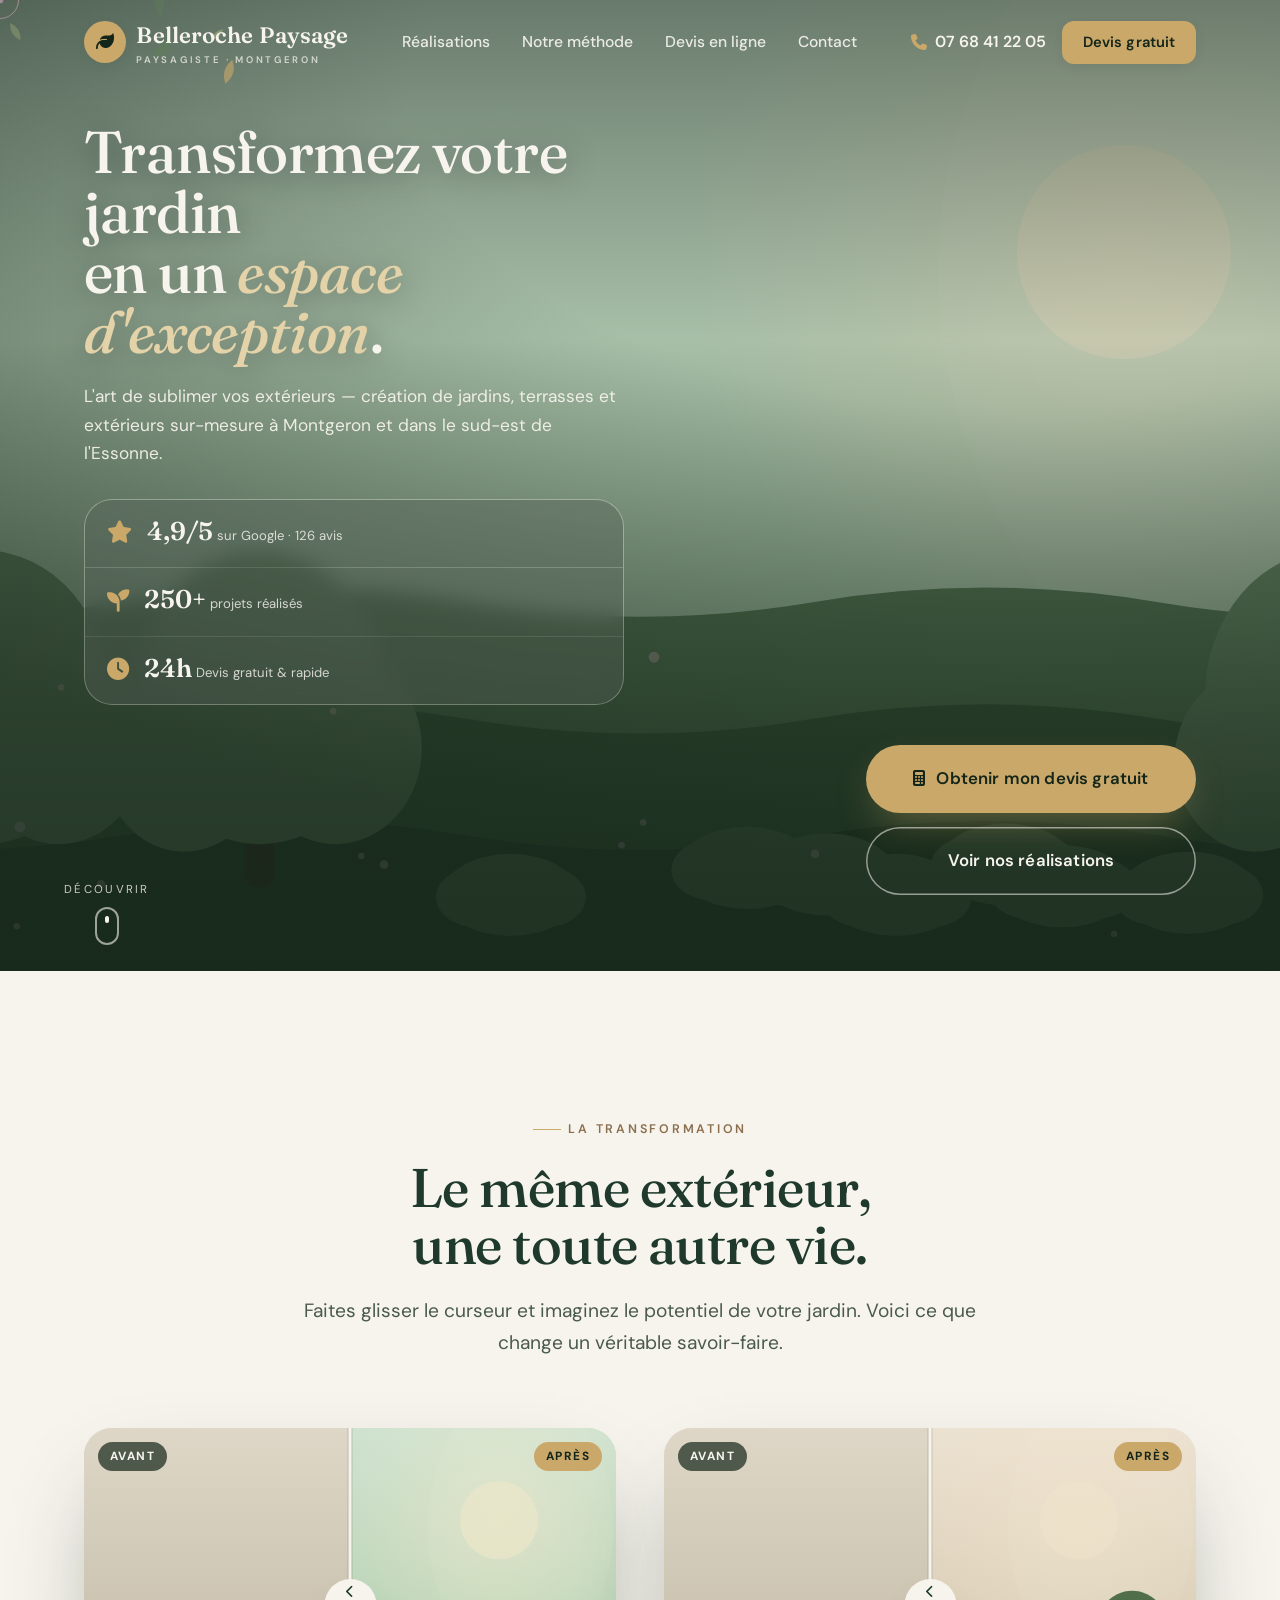
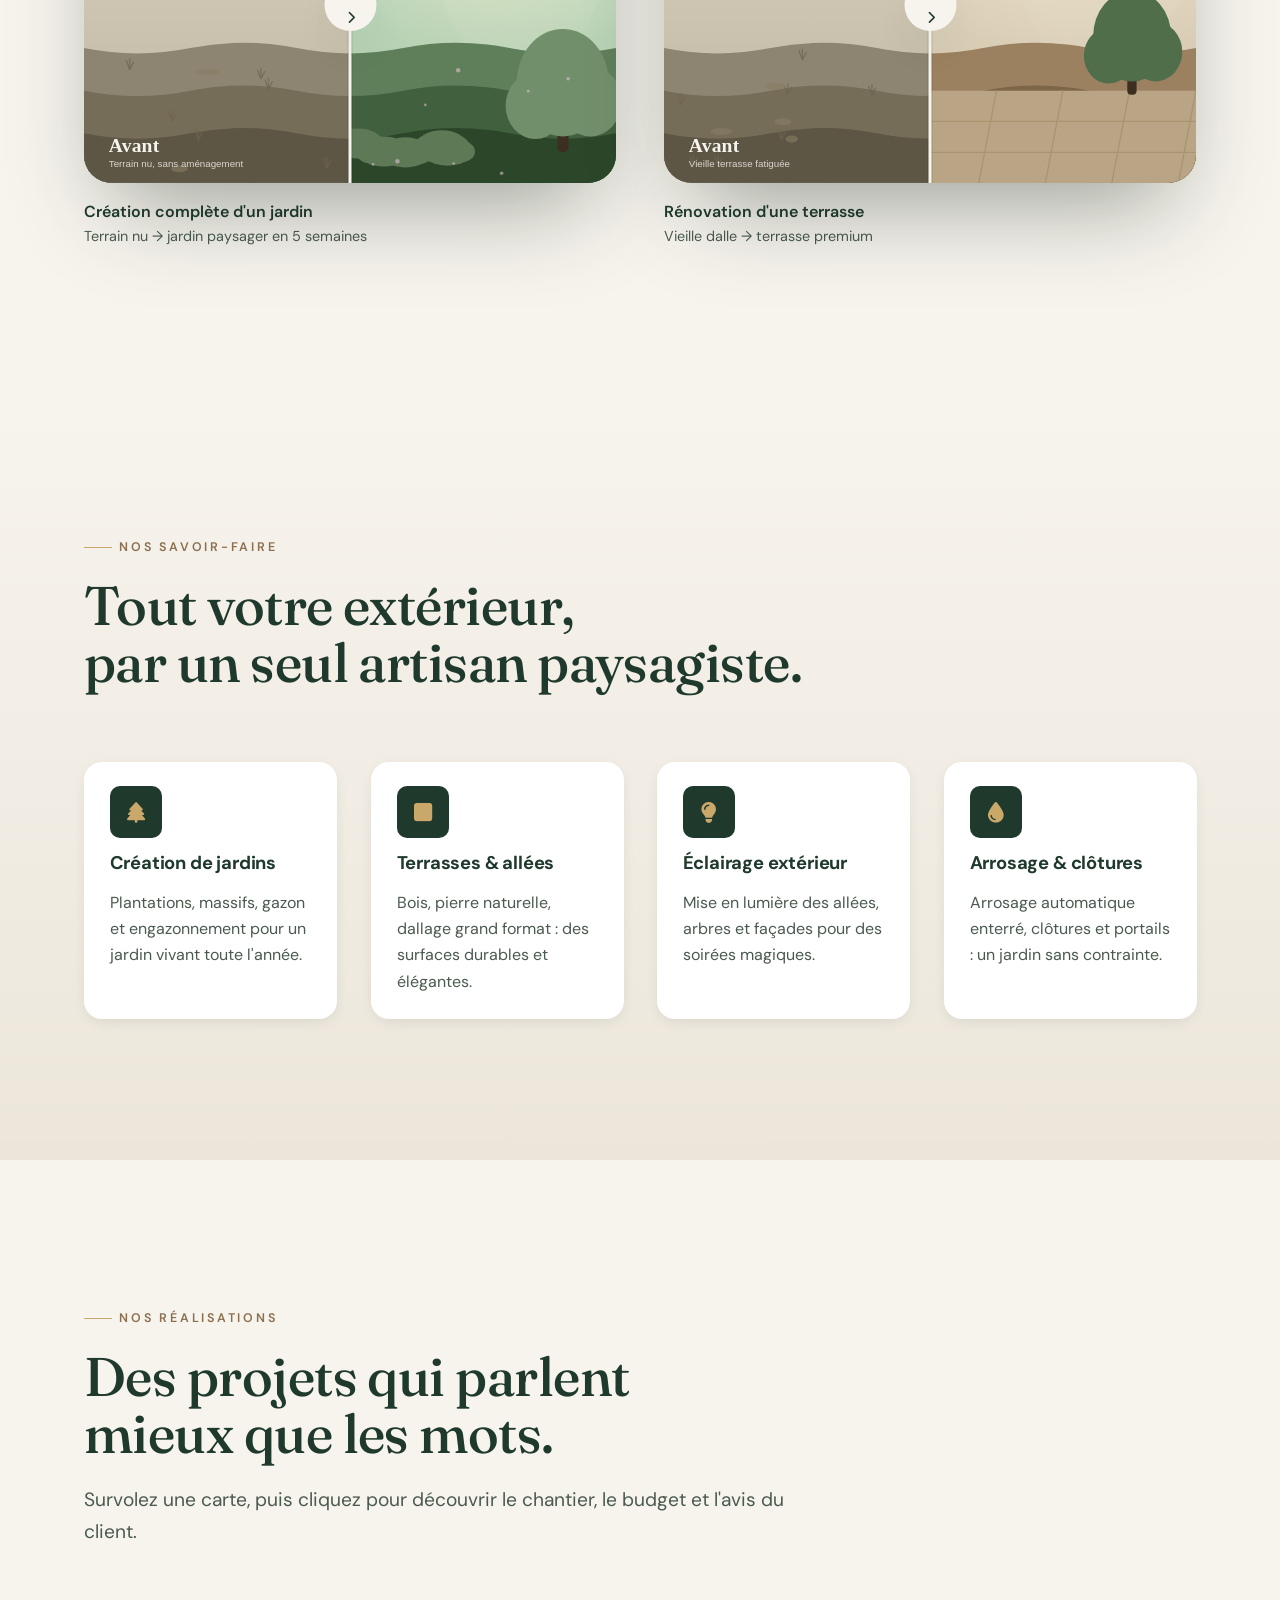
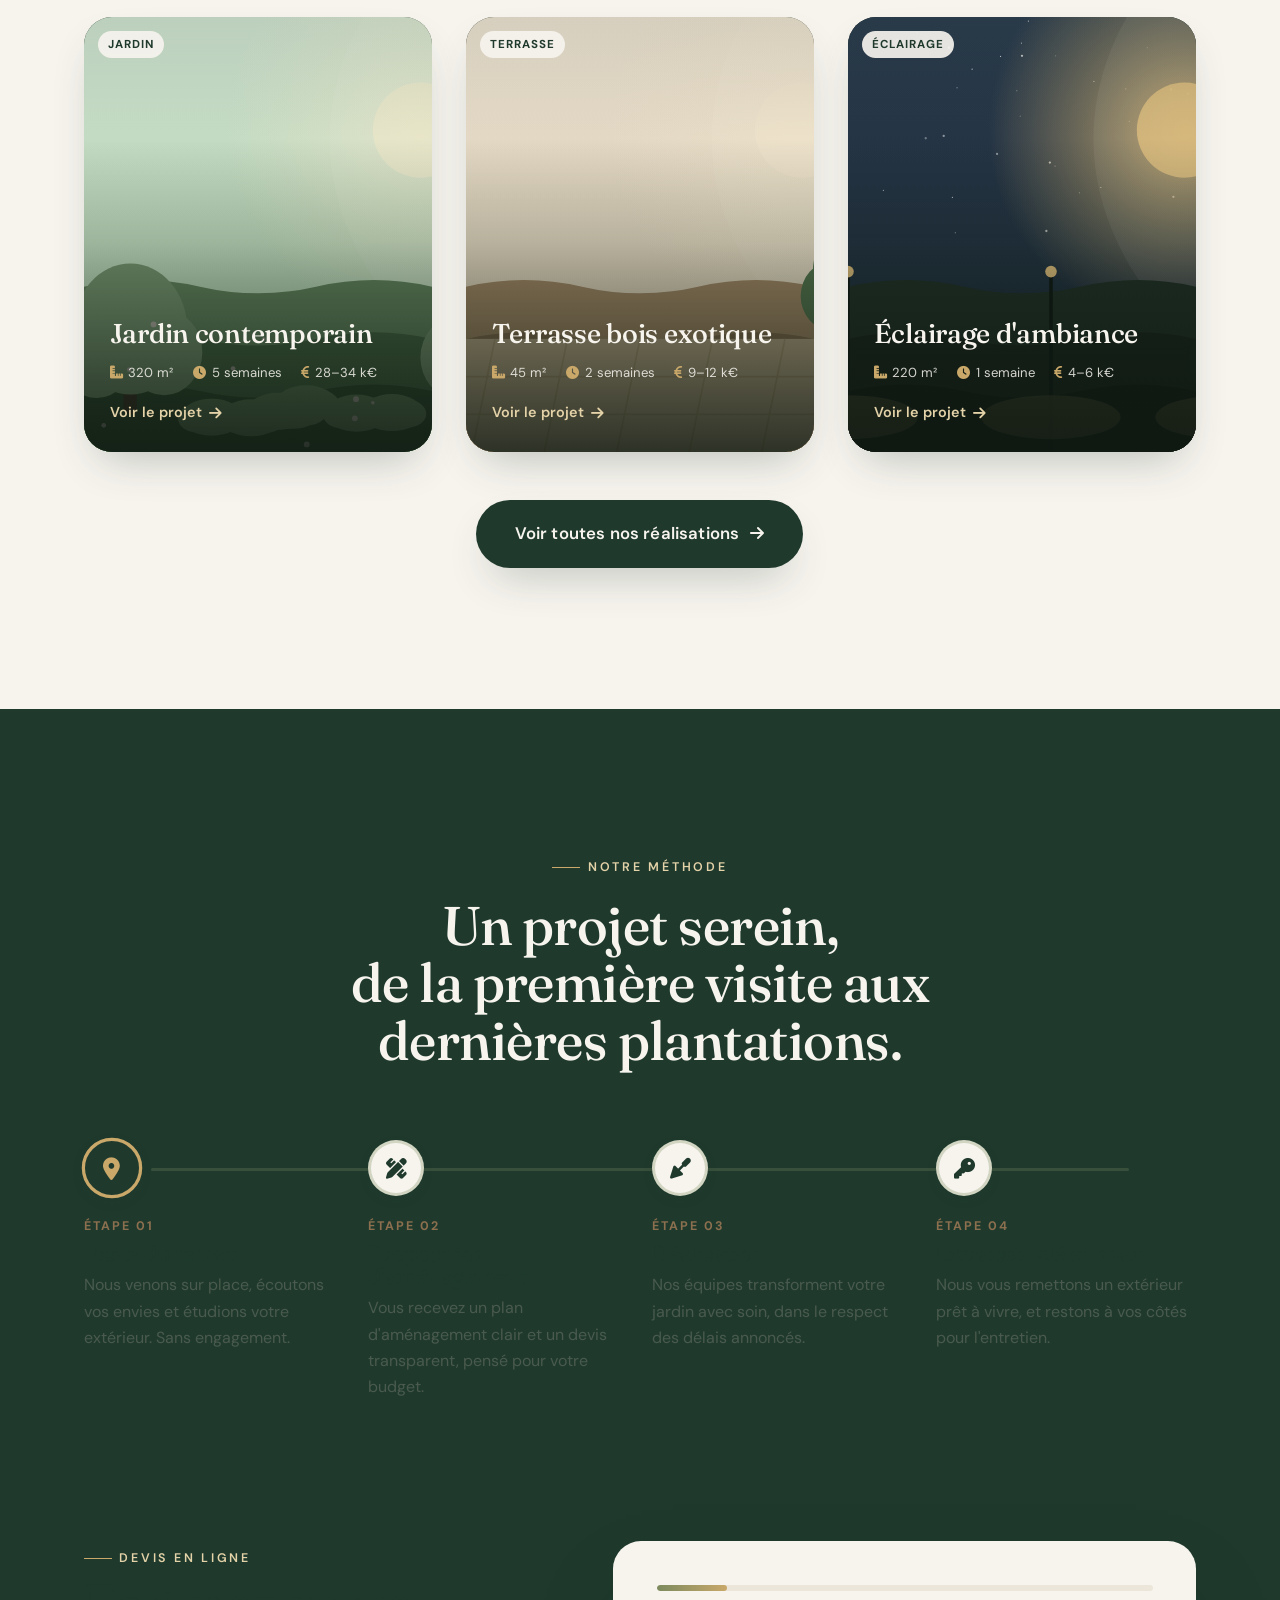
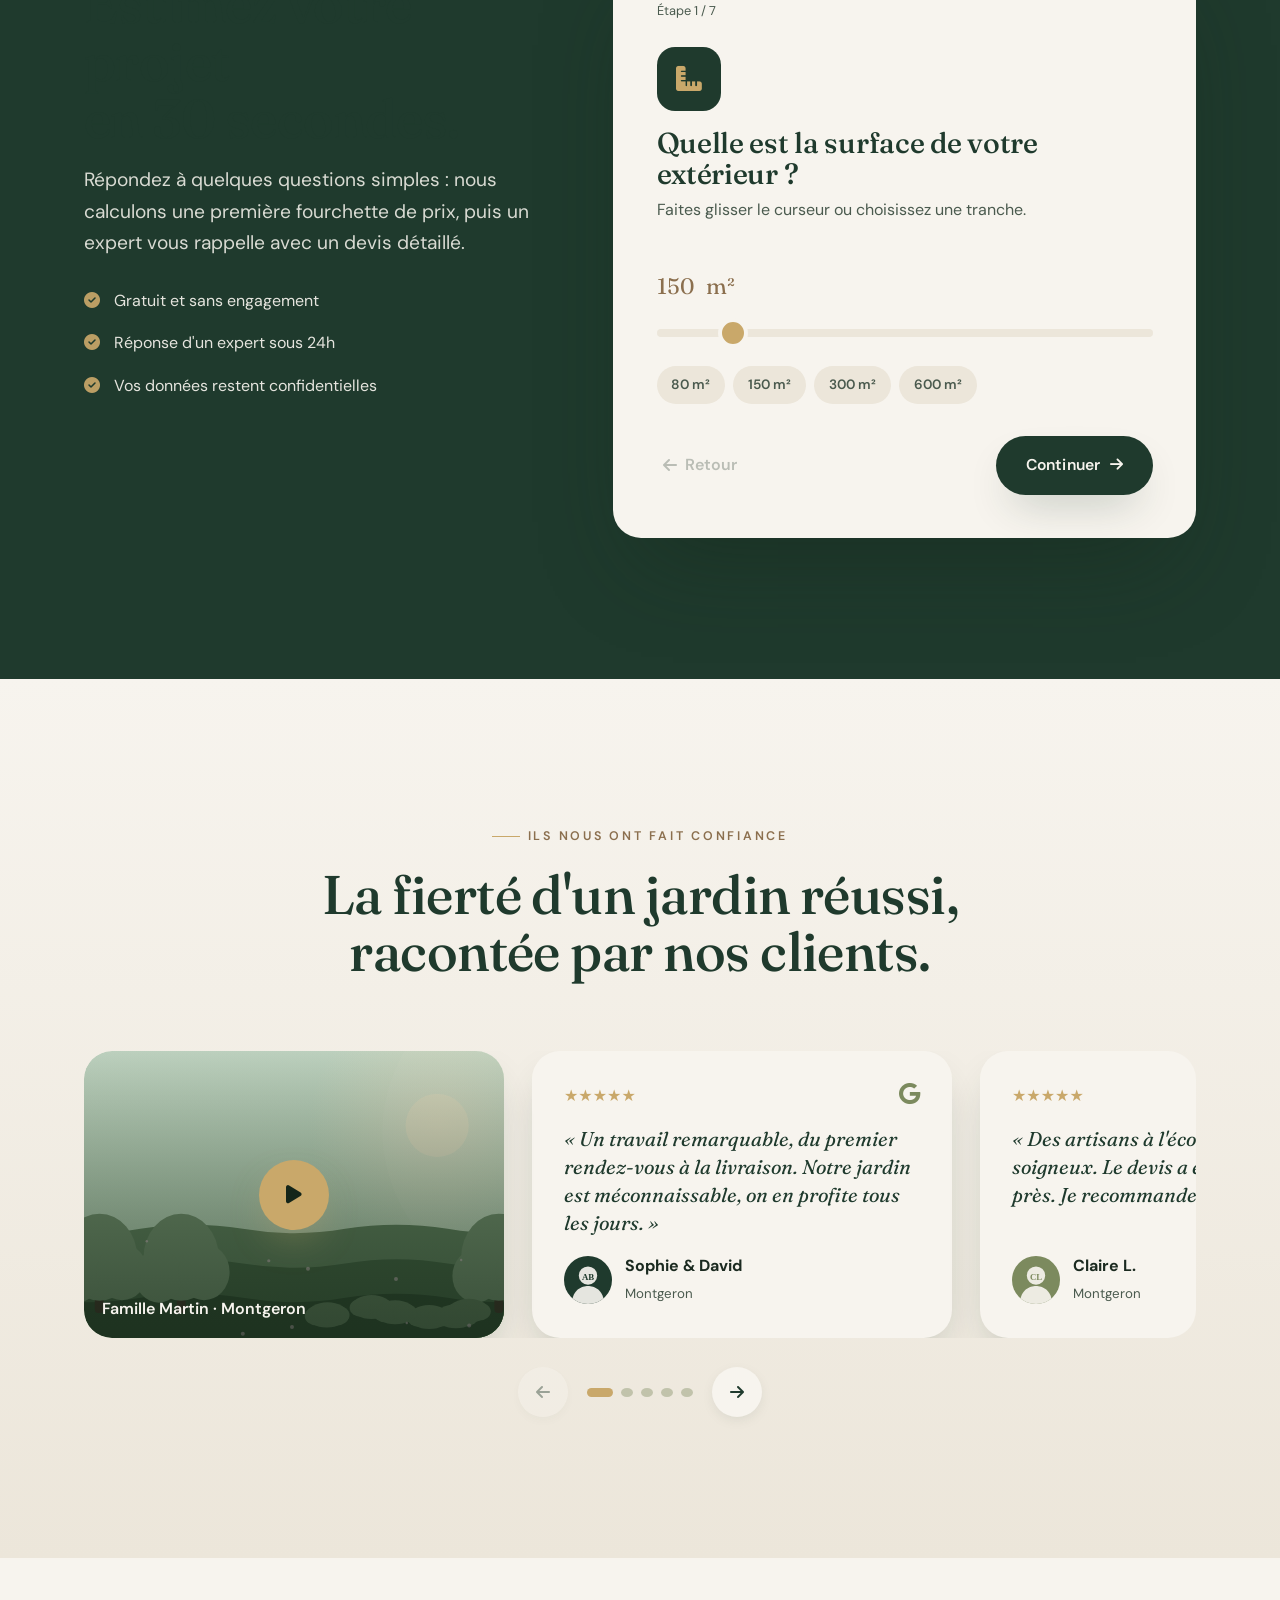
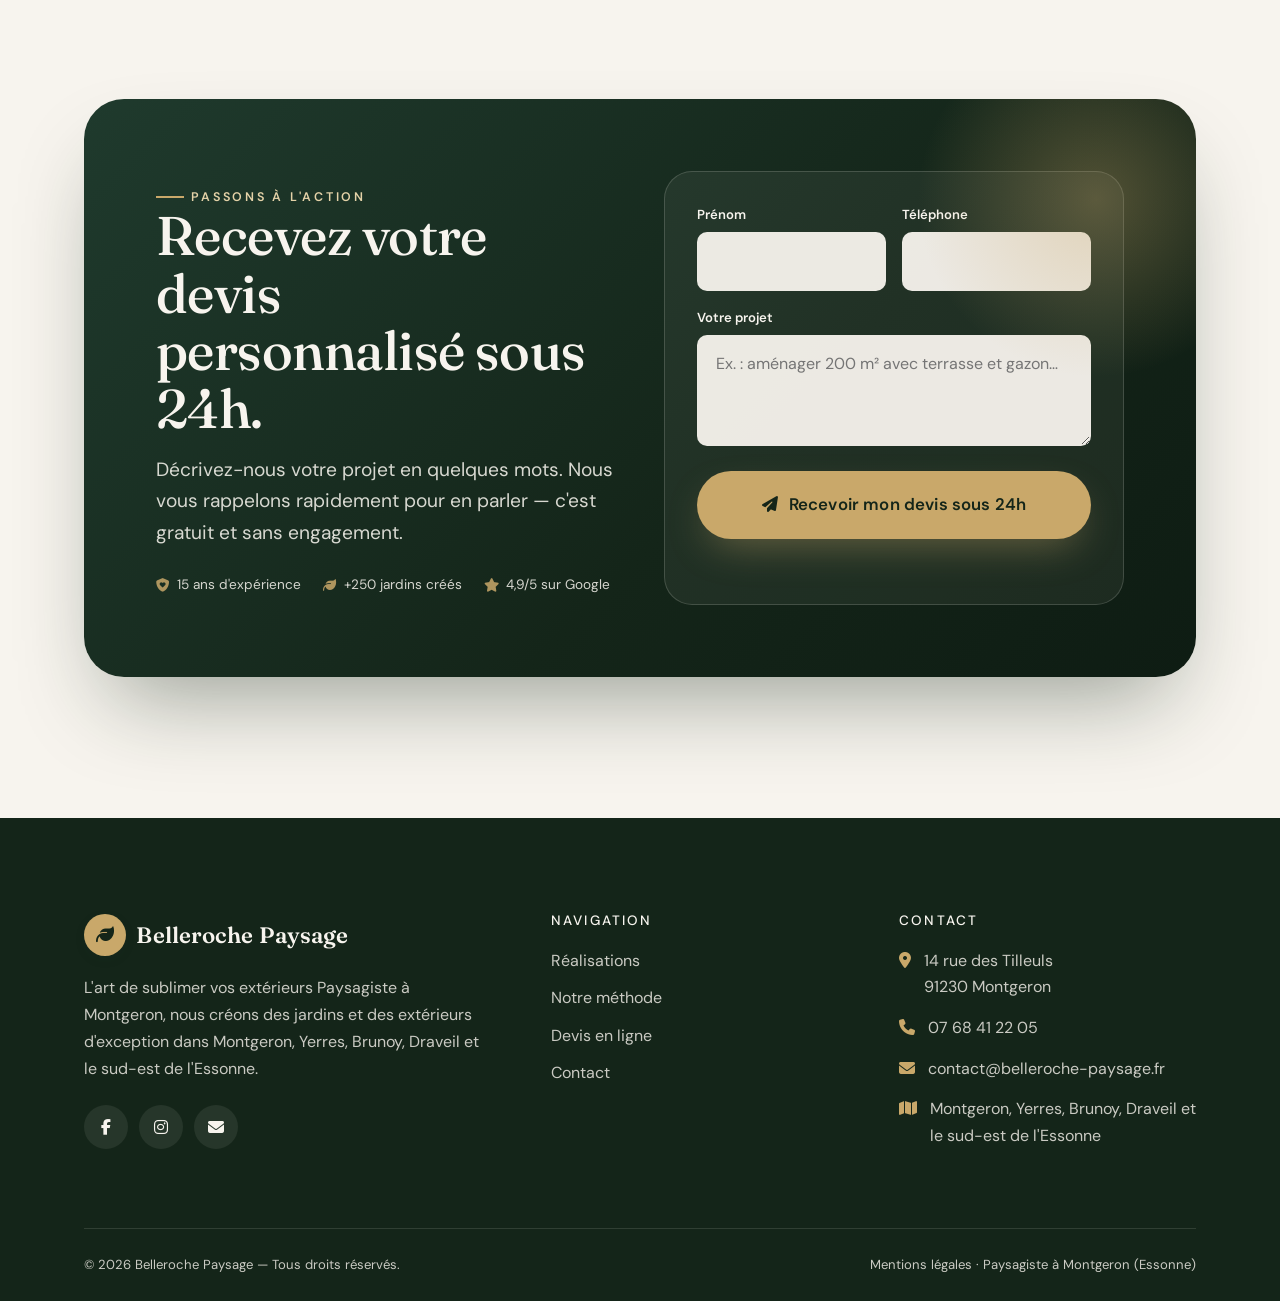
==== commit f082adc1: "first commit" ====
--- a/index.html
+++ b/index.html
@@ -3,10 +3,10 @@
 <!-- =========================================================================
      VARIABLES À PERSONNALISER (présentes dans ce fichier)
      -------------------------------------------------------------------------
-     [[NOM_ENTREPRISE]] [[SLOGAN]] [[TELEPHONE]] [[TELEPHONE_INTL]] [[EMAIL]]
-     [[ADRESSE]] [[CODE_POSTAL]] [[VILLE]] [[DEPARTEMENT]] [[ZONE_INTERVENTION]]
-     [[NOTE_GOOGLE]] [[NB_AVIS]] [[NB_PROJETS]] [[ANNEES_EXP]]
-     [[URL_FACEBOOK]] [[URL_INSTAGRAM]] [[URL_SITE]] [[FORMSPREE_ENDPOINT]]
+     Belleroche Paysage L'art de sublimer vos extérieurs 07 68 41 22 05 +33768412205 contact@belleroche-paysage.fr
+     14 rue des Tilleuls 91230 Montgeron Essonne Montgeron, Yerres, Brunoy, Draveil et le sud-est de l'Essonne
+     4,9 126 250 15
+     https://www.facebook.com/bellerochepaysage https://www.instagram.com/belleroche.paysage https://belleroche-paysage.fr https://formspree.io/f/VOTRE_ID_FORMSPREE
      -> Voir PERSONNALISATION.md pour la procédure complète (find / replace).
      ========================================================================= -->
 <head>
@@ -14,22 +14,22 @@
   <meta name="viewport" content="width=device-width, initial-scale=1.0">
 
   <!-- SEO -->
-  <title>[[NOM_ENTREPRISE]] — Paysagiste & aménagement extérieur à [[VILLE]] ([[DEPARTEMENT]])</title>
-  <meta name="description" content="[[NOM_ENTREPRISE]], paysagiste à [[VILLE]] et dans [[ZONE_INTERVENTION]]. Création de jardins, terrasses, éclairage et arrosage. Devis gratuit sous 24h. +[[NB_PROJETS]] projets réalisés, note [[NOTE_GOOGLE]]/5.">
-  <link rel="canonical" href="[[URL_SITE]]">
+  <title>Belleroche Paysage — Paysagiste & aménagement extérieur à Montgeron (Essonne)</title>
+  <meta name="description" content="Belleroche Paysage, paysagiste à Montgeron et dans Montgeron, Yerres, Brunoy, Draveil et le sud-est de l'Essonne. Création de jardins, terrasses, éclairage et arrosage. Devis gratuit sous 24h. +250 projets réalisés, note 4,9/5.">
+  <link rel="canonical" href="https://belleroche-paysage.fr">
   <meta name="theme-color" content="#1F3A2D">
 
   <!-- Open Graph -->
   <meta property="og:type" content="website">
-  <meta property="og:title" content="[[NOM_ENTREPRISE]] — Transformez votre jardin en un espace d'exception">
-  <meta property="og:description" content="Paysagiste premium à [[VILLE]] ([[DEPARTEMENT]]). Jardins, terrasses, éclairage. Devis gratuit sous 24h.">
-  <meta property="og:image" content="[[URL_SITE]]/images/og-image.svg">
-  <meta property="og:url" content="[[URL_SITE]]">
+  <meta property="og:title" content="Belleroche Paysage — Transformez votre jardin en un espace d'exception">
+  <meta property="og:description" content="Paysagiste premium à Montgeron (Essonne). Jardins, terrasses, éclairage. Devis gratuit sous 24h.">
+  <meta property="og:image" content="https://belleroche-paysage.fr/images/og-image.svg">
+  <meta property="og:url" content="https://belleroche-paysage.fr">
   <meta property="og:locale" content="fr_FR">
   <meta name="twitter:card" content="summary_large_image">
 
   <!-- Favicon (placeholder en SVG inline) -->
-  <link rel="icon" href="data:image/svg+xml,<svg xmlns='http://www.w3.org/2000/svg' viewBox='0 0 32 32'><rect width='32' height='32' rx='8' fill='%231F3A2D'/><text x='16' y='22' font-size='18' text-anchor='middle' fill='%23C9A86A' font-family='serif'>P</text></svg>">
+  <link rel="icon" href="data:image/svg+xml,<svg xmlns='http://www.w3.org/2000/svg' viewBox='0 0 32 32'><rect width='32' height='32' rx='8' fill='%231F3A2D'/><path d='M23 8c-9 0-15 6-15 15 9 0 15-6 15-15z' fill='%23C9A86A'/><path d='M11 22 21 11' stroke='%231F3A2D' stroke-width='1.6' fill='none'/></svg>">
 
   <!-- Polices -->
   <link rel="preconnect" href="https://fonts.googleapis.com">
@@ -46,30 +46,30 @@
   {
     "@context": "https://schema.org",
     "@type": "LandscapingBusiness",
-    "name": "[[NOM_ENTREPRISE]]",
-    "description": "Paysagiste et aménagement extérieur à [[VILLE]] : jardins, terrasses, éclairage, arrosage automatique.",
-    "image": "[[URL_SITE]]/images/og-image.svg",
-    "url": "[[URL_SITE]]",
-    "telephone": "[[TELEPHONE_INTL]]",
-    "email": "[[EMAIL]]",
+    "name": "Belleroche Paysage",
+    "description": "Paysagiste et aménagement extérieur à Montgeron : jardins, terrasses, éclairage, arrosage automatique.",
+    "image": "https://belleroche-paysage.fr/images/og-image.svg",
+    "url": "https://belleroche-paysage.fr",
+    "telephone": "+33768412205",
+    "email": "contact@belleroche-paysage.fr",
     "priceRange": "€€",
     "address": {
       "@type": "PostalAddress",
-      "streetAddress": "[[ADRESSE]]",
-      "postalCode": "[[CODE_POSTAL]]",
-      "addressLocality": "[[VILLE]]",
-      "addressRegion": "[[DEPARTEMENT]]",
+      "streetAddress": "14 rue des Tilleuls",
+      "postalCode": "91230",
+      "addressLocality": "Montgeron",
+      "addressRegion": "Essonne",
       "addressCountry": "FR"
     },
-    "areaServed": "[[ZONE_INTERVENTION]]",
+    "areaServed": "Montgeron, Yerres, Brunoy, Draveil et le sud-est de l'Essonne",
     "openingHours": "Mo-Fr 08:00-18:00",
     "aggregateRating": {
       "@type": "AggregateRating",
-      "ratingValue": "[[NOTE_GOOGLE]]",
-      "reviewCount": "[[NB_AVIS]]",
+      "ratingValue": "4,9",
+      "reviewCount": "126",
       "bestRating": "5"
     },
-    "sameAs": ["[[URL_FACEBOOK]]", "[[URL_INSTAGRAM]]"]
+    "sameAs": ["https://www.facebook.com/bellerochepaysage", "https://www.instagram.com/belleroche.paysage"]
   }
   </script>
 </head>
@@ -79,21 +79,20 @@
   <!-- ============================ HEADER ============================ -->
   <header class="header" id="header">
     <div class="header__inner">
-      <a class="brand" href="index.html" aria-label="[[NOM_ENTREPRISE]] — accueil">
+      <a class="brand" href="index.html" aria-label="Belleroche Paysage — accueil">
         <span class="brand__mark"><i class="fa-solid fa-leaf" aria-hidden="true"></i></span>
-        <span class="brand__name">[[NOM_ENTREPRISE]]<span class="brand__sub">Paysagiste · [[VILLE]]</span></span>
+        <span class="brand__name">Belleroche Paysage<span class="brand__sub">Paysagiste · Montgeron</span></span>
       </a>
 
       <nav class="nav" aria-label="Navigation principale">
         <a class="nav__link" href="#realisations">Réalisations</a>
         <a class="nav__link" href="#processus">Notre méthode</a>
         <a class="nav__link" href="#simulateur">Devis en ligne</a>
-        <a class="nav__link" href="#temoignages">Avis clients</a>
         <a class="nav__link" href="contact.html">Contact</a>
       </nav>
 
       <div class="header__cta">
-        <a class="header__tel" href="tel:[[TELEPHONE_INTL]]"><i class="fa-solid fa-phone" aria-hidden="true"></i> [[TELEPHONE]]</a>
+        <a class="header__tel" href="tel:+33768412205"><i class="fa-solid fa-phone" aria-hidden="true"></i> 07 68 41 22 05</a>
         <a class="btn btn--or" href="#simulateur" data-magnetic="0.25">Devis gratuit</a>
         <button class="burger" aria-label="Ouvrir le menu" aria-controls="mobile-menu" aria-expanded="false">
           <span></span><span></span><span></span>
@@ -107,12 +106,11 @@
     <a href="#realisations">Réalisations <i class="fa-solid fa-arrow-right"></i></a>
     <a href="#processus">Notre méthode <i class="fa-solid fa-arrow-right"></i></a>
     <a href="#simulateur">Devis en ligne <i class="fa-solid fa-arrow-right"></i></a>
-    <a href="#temoignages">Avis clients <i class="fa-solid fa-arrow-right"></i></a>
     <a href="contact.html">Contact <i class="fa-solid fa-arrow-right"></i></a>
     <a class="btn btn--or" href="#simulateur">Obtenir mon devis gratuit</a>
     <div class="mobile-menu__contact">
-      <a href="tel:[[TELEPHONE_INTL]]"><i class="fa-solid fa-phone"></i> [[TELEPHONE]]</a><br>
-      <a href="mailto:[[EMAIL]]"><i class="fa-solid fa-envelope"></i> [[EMAIL]]</a>
+      <a href="tel:+33768412205"><i class="fa-solid fa-phone"></i> 07 68 41 22 05</a><br>
+      <a href="mailto:contact@belleroche-paysage.fr"><i class="fa-solid fa-envelope"></i> contact@belleroche-paysage.fr</a>
     </div>
   </nav>
 
@@ -131,27 +129,24 @@
       <canvas id="hero-leaves" class="hero__leaves" aria-hidden="true"></canvas>
 
       <div class="hero__inner container">
+        <!-- Haut : titre + slogan + réassurance (3 lignes empilées) -->
         <div class="hero__content">
           <h1 class="h-display" data-reveal>Transformez votre jardin<br>en un <em>espace d'exception</em>.</h1>
-          <p class="hero__sub" data-reveal data-reveal-delay="120">[[SLOGAN]] — création de jardins, terrasses et extérieurs sur-mesure à [[VILLE]] et dans [[ZONE_INTERVENTION]].</p>
-          <div class="hero__actions" data-reveal data-reveal-delay="220">
-            <a class="btn btn--or btn--lg" href="#simulateur" data-magnetic="0.2"><i class="fa-solid fa-calculator"></i> Obtenir mon devis gratuit</a>
-            <a class="btn btn--ghost btn--lg" href="#realisations">Voir nos réalisations</a>
-          </div>
+          <p class="hero__sub" data-reveal data-reveal-delay="120">L'art de sublimer vos extérieurs — création de jardins, terrasses et extérieurs sur-mesure à Montgeron et dans le sud-est de l'Essonne.</p>
 
           <!-- Barre de réassurance + compteurs animés -->
-          <div class="reassure" data-reveal data-reveal-delay="320">
+          <div class="reassure" data-reveal data-reveal-delay="220">
             <div class="reassure__item">
               <span class="reassure__icon"><i class="fa-solid fa-star" aria-hidden="true"></i></span>
               <span>
-                <span class="reassure__num"><span data-count="[[NOTE_GOOGLE]]" data-decimals="1">[[NOTE_GOOGLE]]</span>/5</span>
-                <span class="reassure__label">sur Google · [[NB_AVIS]] avis</span>
+                <span class="reassure__num"><span data-count="4,9" data-decimals="1">4,9</span>/5</span>
+                <span class="reassure__label">sur Google · 126 avis</span>
               </span>
             </div>
             <div class="reassure__item">
               <span class="reassure__icon"><i class="fa-solid fa-seedling" aria-hidden="true"></i></span>
               <span>
-                <span class="reassure__num"><span data-count="[[NB_PROJETS]]" data-suffix="+">[[NB_PROJETS]]+</span></span>
+                <span class="reassure__num"><span data-count="250" data-suffix="+">250+</span></span>
                 <span class="reassure__label">projets réalisés</span>
               </span>
             </div>
@@ -163,6 +158,12 @@
               </span>
             </div>
           </div>
+        </div>
+
+        <!-- Bas droite : boutons empilés -->
+        <div class="hero__actions" data-reveal data-reveal-delay="320">
+          <a class="btn btn--or btn--lg" href="#simulateur" data-magnetic="0.2"><i class="fa-solid fa-calculator"></i> Obtenir mon devis gratuit</a>
+          <a class="btn btn--ghost btn--lg" href="#realisations">Voir nos réalisations</a>
         </div>
       </div>
 
@@ -295,63 +296,9 @@
             <div class="real-card__body">
               <h3>Éclairage d'ambiance</h3>
               <div class="real-card__meta">
-                <span><i class="fa-solid fa-ruler-combined"></i> 500 m²</span>
+                <span><i class="fa-solid fa-ruler-combined"></i> 220 m²</span>
                 <span><i class="fa-solid fa-clock"></i> 1 semaine</span>
                 <span><i class="fa-solid fa-euro-sign"></i> 4–6 k€</span>
-              </div>
-              <span class="real-card__cta">Voir le projet <i class="fa-solid fa-arrow-right"></i></span>
-            </div>
-          </button>
-
-          <!-- Carte 4 -->
-          <button class="real-card" data-tilt data-modal="#tpl-real-4" data-reveal>
-            <span class="real-card__glare" aria-hidden="true"></span>
-            <div class="real-card__media">
-              <span class="real-card__tag">Point d'eau</span>
-              <img src="images/realisation-4.svg" alt="Bassin et point d'eau paysager" loading="lazy">
-            </div>
-            <div class="real-card__body">
-              <h3>Bassin & point d'eau</h3>
-              <div class="real-card__meta">
-                <span><i class="fa-solid fa-ruler-combined"></i> 280 m²</span>
-                <span><i class="fa-solid fa-clock"></i> 6 semaines</span>
-                <span><i class="fa-solid fa-euro-sign"></i> 32–40 k€</span>
-              </div>
-              <span class="real-card__cta">Voir le projet <i class="fa-solid fa-arrow-right"></i></span>
-            </div>
-          </button>
-
-          <!-- Carte 5 -->
-          <button class="real-card" data-tilt data-modal="#tpl-real-5" data-reveal data-reveal-delay="90">
-            <span class="real-card__glare" aria-hidden="true"></span>
-            <div class="real-card__media">
-              <span class="real-card__tag">Jardin</span>
-              <img src="images/realisation-5.svg" alt="Jardin méditerranéen avec graviers et oliviers" loading="lazy">
-            </div>
-            <div class="real-card__body">
-              <h3>Jardin méditerranéen</h3>
-              <div class="real-card__meta">
-                <span><i class="fa-solid fa-ruler-combined"></i> 180 m²</span>
-                <span><i class="fa-solid fa-clock"></i> 3 semaines</span>
-                <span><i class="fa-solid fa-euro-sign"></i> 14–18 k€</span>
-              </div>
-              <span class="real-card__cta">Voir le projet <i class="fa-solid fa-arrow-right"></i></span>
-            </div>
-          </button>
-
-          <!-- Carte 6 -->
-          <button class="real-card" data-tilt data-modal="#tpl-real-6" data-reveal data-reveal-delay="180">
-            <span class="real-card__glare" aria-hidden="true"></span>
-            <div class="real-card__media">
-              <span class="real-card__tag">Terrasse</span>
-              <img src="images/realisation-6.svg" alt="Terrasse en pierre naturelle avec pergola" loading="lazy">
-            </div>
-            <div class="real-card__body">
-              <h3>Terrasse pierre naturelle</h3>
-              <div class="real-card__meta">
-                <span><i class="fa-solid fa-ruler-combined"></i> 60 m²</span>
-                <span><i class="fa-solid fa-clock"></i> 3 semaines</span>
-                <span><i class="fa-solid fa-euro-sign"></i> 16–21 k€</span>
               </div>
               <span class="real-card__cta">Voir le projet <i class="fa-solid fa-arrow-right"></i></span>
             </div>
@@ -420,7 +367,7 @@
           </div>
 
           <!-- Le contenu de cette carte est généré par script.js à partir de config.js -->
-          <div class="simu-card" id="simulateur-card" data-formspree="[[FORMSPREE_ENDPOINT]]" data-reveal="right">
+          <div class="simu-card" id="simulateur-card" data-formspree="https://formspree.io/f/VOTRE_ID_FORMSPREE" data-reveal="right">
             <p style="text-align:center;color:var(--c-encre-2)">Chargement du simulateur…</p>
           </div>
         </div>
@@ -441,7 +388,7 @@
               <!-- Vidéo témoignage 1 -->
               <a class="t-video" href="#" aria-label="Lire le témoignage vidéo">
                 <img src="images/temoignage-1.svg" alt="Témoignage vidéo d'un client" loading="lazy">
-                <span class="t-video__name">Famille Martin · [[VILLE]]</span>
+                <span class="t-video__name">Famille Martin · Montgeron</span>
                 <span class="t-video__play"><span><i class="fa-solid fa-play"></i></span></span>
               </a>
 
@@ -451,7 +398,7 @@
                 <p class="t-card__text">« Un travail remarquable, du premier rendez-vous à la livraison. Notre jardin est méconnaissable, on en profite tous les jours. »</p>
                 <div class="t-card__author">
                   <img src="images/avatar-1.svg" alt="" loading="lazy">
-                  <span><b>Sophie & David</b><small>[[VILLE]]</small></span>
+                  <span><b>Sophie & David</b><small>Montgeron</small></span>
                 </div>
               </article>
 
@@ -461,14 +408,14 @@
                 <p class="t-card__text">« Des artisans à l'écoute, ponctuels et soigneux. Le devis a été respecté à l'euro près. Je recommande les yeux fermés. »</p>
                 <div class="t-card__author">
                   <img src="images/avatar-2.svg" alt="" loading="lazy">
-                  <span><b>Claire L.</b><small>[[VILLE]]</small></span>
+                  <span><b>Claire L.</b><small>Montgeron</small></span>
                 </div>
               </article>
 
               <!-- Vidéo témoignage 2 -->
               <a class="t-video" href="#" aria-label="Lire le témoignage vidéo">
                 <img src="images/temoignage-2.svg" alt="Témoignage vidéo d'une cliente" loading="lazy">
-                <span class="t-video__name">M. Rousseau · [[DEPARTEMENT]]</span>
+                <span class="t-video__name">M. Rousseau · Essonne</span>
                 <span class="t-video__play"><span><i class="fa-solid fa-play"></i></span></span>
               </a>
 
@@ -478,14 +425,14 @@
                 <p class="t-card__text">« Une terrasse magnifique et un éclairage qui change tout le soir. Un vrai savoir-faire et beaucoup de conseils. Merci ! »</p>
                 <div class="t-card__author">
                   <img src="images/avatar-3.svg" alt="" loading="lazy">
-                  <span><b>Marc R.</b><small>[[VILLE]]</small></span>
+                  <span><b>Marc R.</b><small>Montgeron</small></span>
                 </div>
               </article>
 
               <!-- Vidéo témoignage 3 -->
               <a class="t-video" href="#" aria-label="Lire le témoignage vidéo">
                 <img src="images/temoignage-3.svg" alt="Témoignage vidéo nocturne" loading="lazy">
-                <span class="t-video__name">Famille Bernard · [[VILLE]]</span>
+                <span class="t-video__name">Famille Bernard · Montgeron</span>
                 <span class="t-video__play"><span><i class="fa-solid fa-play"></i></span></span>
               </a>
             </div>
@@ -509,15 +456,15 @@
             <h2>Recevez votre devis<br>personnalisé sous 24h.</h2>
             <p class="lead">Décrivez-nous votre projet en quelques mots. Nous vous rappelons rapidement pour en parler — c'est gratuit et sans engagement.</p>
             <div class="cta-trust">
-              <span><i class="fa-solid fa-shield-heart"></i> [[ANNEES_EXP]] ans d'expérience</span>
-              <span><i class="fa-solid fa-leaf"></i> +[[NB_PROJETS]] jardins créés</span>
-              <span><i class="fa-solid fa-star"></i> [[NOTE_GOOGLE]]/5 sur Google</span>
-            </div>
-          </div>
-
-          <form class="cta-form js-form" action="[[FORMSPREE_ENDPOINT]]" method="POST" novalidate>
+              <span><i class="fa-solid fa-shield-heart"></i> 15 ans d'expérience</span>
+              <span><i class="fa-solid fa-leaf"></i> +250 jardins créés</span>
+              <span><i class="fa-solid fa-star"></i> 4,9/5 sur Google</span>
+            </div>
+          </div>
+
+          <form class="cta-form js-form" action="https://formspree.io/f/VOTRE_ID_FORMSPREE" method="POST" novalidate>
             <input type="text" name="_gotcha" class="hp" tabindex="-1" autocomplete="off" aria-hidden="true">
-            <input type="hidden" name="_subject" value="Nouvelle demande de devis — [[NOM_ENTREPRISE]]">
+            <input type="hidden" name="_subject" value="Nouvelle demande de devis — Belleroche Paysage">
             <input type="hidden" name="provenance" value="CTA final (accueil)">
             <div class="field-row">
               <div class="field"><label for="cta-prenom">Prénom</label><input id="cta-prenom" name="prénom" required></div>
@@ -539,13 +486,13 @@
         <div class="footer__about-col">
           <a class="brand" href="index.html">
             <span class="brand__mark"><i class="fa-solid fa-leaf"></i></span>
-            <span class="brand__name">[[NOM_ENTREPRISE]]</span>
+            <span class="brand__name">Belleroche Paysage</span>
           </a>
-          <p class="footer__about">[[SLOGAN]] Paysagiste à [[VILLE]], nous créons des jardins et des extérieurs d'exception dans [[ZONE_INTERVENTION]].</p>
+          <p class="footer__about">L'art de sublimer vos extérieurs Paysagiste à Montgeron, nous créons des jardins et des extérieurs d'exception dans Montgeron, Yerres, Brunoy, Draveil et le sud-est de l'Essonne.</p>
           <div class="footer__social">
-            <a href="[[URL_FACEBOOK]]" aria-label="Facebook" target="_blank" rel="noopener"><i class="fa-brands fa-facebook-f"></i></a>
-            <a href="[[URL_INSTAGRAM]]" aria-label="Instagram" target="_blank" rel="noopener"><i class="fa-brands fa-instagram"></i></a>
-            <a href="mailto:[[EMAIL]]" aria-label="Email"><i class="fa-solid fa-envelope"></i></a>
+            <a href="https://www.facebook.com/bellerochepaysage" aria-label="Facebook" target="_blank" rel="noopener"><i class="fa-brands fa-facebook-f"></i></a>
+            <a href="https://www.instagram.com/belleroche.paysage" aria-label="Instagram" target="_blank" rel="noopener"><i class="fa-brands fa-instagram"></i></a>
+            <a href="mailto:contact@belleroche-paysage.fr" aria-label="Email"><i class="fa-solid fa-envelope"></i></a>
           </div>
         </div>
 
@@ -555,7 +502,6 @@
             <li><a href="#realisations">Réalisations</a></li>
             <li><a href="#processus">Notre méthode</a></li>
             <li><a href="#simulateur">Devis en ligne</a></li>
-            <li><a href="#temoignages">Avis clients</a></li>
             <li><a href="contact.html">Contact</a></li>
           </ul>
         </div>
@@ -563,17 +509,17 @@
         <div>
           <h4>Contact</h4>
           <ul class="footer__contact">
-            <li><i class="fa-solid fa-location-dot"></i> <span>[[ADRESSE]]<br>[[CODE_POSTAL]] [[VILLE]]</span></li>
-            <li><i class="fa-solid fa-phone"></i> <a href="tel:[[TELEPHONE_INTL]]">[[TELEPHONE]]</a></li>
-            <li><i class="fa-solid fa-envelope"></i> <a href="mailto:[[EMAIL]]">[[EMAIL]]</a></li>
-            <li><i class="fa-solid fa-map"></i> <span>[[ZONE_INTERVENTION]]</span></li>
+            <li><i class="fa-solid fa-location-dot"></i> <span>14 rue des Tilleuls<br>91230 Montgeron</span></li>
+            <li><i class="fa-solid fa-phone"></i> <a href="tel:+33768412205">07 68 41 22 05</a></li>
+            <li><i class="fa-solid fa-envelope"></i> <a href="mailto:contact@belleroche-paysage.fr">contact@belleroche-paysage.fr</a></li>
+            <li><i class="fa-solid fa-map"></i> <span>Montgeron, Yerres, Brunoy, Draveil et le sud-est de l'Essonne</span></li>
           </ul>
         </div>
       </div>
 
       <div class="footer__bottom">
-        <span>© <span data-year>2026</span> [[NOM_ENTREPRISE]] — Tous droits réservés.</span>
-        <span><a href="contact.html">Mentions légales</a> · Paysagiste à [[VILLE]] ([[DEPARTEMENT]])</span>
+        <span>© <span data-year>2026</span> Belleroche Paysage — Tous droits réservés.</span>
+        <span><a href="contact.html">Mentions légales</a> · Paysagiste à Montgeron (Essonne)</span>
       </div>
     </div>
   </footer>
@@ -609,7 +555,7 @@
       <aside class="modal__quote">
         <div class="t-card__stars">★★★★★</div>
         <p>« Le résultat dépasse nos attentes. Tout a été pensé dans le détail. »</p>
-        <footer>— Famille Martin, [[VILLE]]</footer>
+        <footer>— Famille Martin, Montgeron</footer>
       </aside>
     </div>
   </template>
@@ -636,7 +582,7 @@
       <aside class="modal__quote">
         <div class="t-card__stars">★★★★★</div>
         <p>« On ne quitte plus la terrasse ! Travail propre et rapide. »</p>
-        <footer>— Claire L., [[VILLE]]</footer>
+        <footer>— Claire L., Montgeron</footer>
       </aside>
     </div>
   </template>
@@ -654,7 +600,7 @@
         <h3 style="margin-top:.4rem">Mettre le jardin en scène, la nuit tombée</h3>
         <p>Installation d'un éclairage extérieur basse consommation : balisage des allées, mise en lumière des arbres et de la façade.</p>
         <ul class="modal__specs">
-          <li><span>Surface</span><b>500 m²</b></li>
+          <li><span>Surface</span><b>220 m²</b></li>
           <li><span>Durée du chantier</span><b>1 semaine</b></li>
           <li><span>Budget indicatif</span><b>4 000 € – 6 000 €</b></li>
           <li><span>Prestations</span><b>Éclairage LED · Mise en lumière</b></li>
@@ -663,91 +609,11 @@
       <aside class="modal__quote">
         <div class="t-card__stars">★★★★★</div>
         <p>« Le soir, le jardin est sublime. Un vrai changement d'ambiance. »</p>
-        <footer>— M. Rousseau, [[DEPARTEMENT]]</footer>
+        <footer>— M. Rousseau, Essonne</footer>
       </aside>
     </div>
   </template>
 
-  <template id="tpl-real-4">
-    <div class="modal__hero"><img src="images/realisation-4.svg" alt="Bassin paysager"></div>
-    <div class="modal__thumbs">
-      <img src="images/realisation-4.svg" alt="Bassin et point d'eau">
-      <img src="images/realisation-4-b.svg" alt="Détail des plantes aquatiques">
-      <img src="images/realisation-4-c.svg" alt="Margelle en pierre">
-    </div>
-    <div class="modal__content">
-      <div class="modal__detail">
-        <span class="eyebrow">Point d'eau</span>
-        <h3 style="margin-top:.4rem">Un bassin naturel au cœur du jardin</h3>
-        <p>Création d'un point d'eau paysager avec berges plantées, cascade discrète et éclairage subaquatique. Un coin de fraîcheur et de sérénité.</p>
-        <ul class="modal__specs">
-          <li><span>Surface</span><b>280 m²</b></li>
-          <li><span>Durée du chantier</span><b>6 semaines</b></li>
-          <li><span>Budget indicatif</span><b>32 000 € – 40 000 €</b></li>
-          <li><span>Prestations</span><b>Bassin · Plantations · Éclairage</b></li>
-        </ul>
-      </div>
-      <aside class="modal__quote">
-        <div class="t-card__stars">★★★★★</div>
-        <p>« Un havre de paix. On entend l'eau depuis la terrasse, c'est magique. »</p>
-        <footer>— Famille Bernard, [[VILLE]]</footer>
-      </aside>
-    </div>
-  </template>
-
-  <template id="tpl-real-5">
-    <div class="modal__hero"><img src="images/realisation-5.svg" alt="Jardin méditerranéen"></div>
-    <div class="modal__thumbs">
-      <img src="images/realisation-5.svg" alt="Jardin méditerranéen">
-      <img src="images/realisation-5-b.svg" alt="Détail des graviers et plantes">
-      <img src="images/realisation-5-c.svg" alt="Oliviers en situation">
-    </div>
-    <div class="modal__content">
-      <div class="modal__detail">
-        <span class="eyebrow">Jardin</span>
-        <h3 style="margin-top:.4rem">Un jardin méditerranéen sans entretien</h3>
-        <p>Plantations résistantes à la sécheresse, paillage minéral et oliviers : un jardin graphique, économe en eau et beau toute l'année.</p>
-        <ul class="modal__specs">
-          <li><span>Surface</span><b>180 m²</b></li>
-          <li><span>Durée du chantier</span><b>3 semaines</b></li>
-          <li><span>Budget indicatif</span><b>14 000 € – 18 000 €</b></li>
-          <li><span>Prestations</span><b>Plantations · Paillage · Arrosage</b></li>
-        </ul>
-      </div>
-      <aside class="modal__quote">
-        <div class="t-card__stars">★★★★★</div>
-        <p>« Magnifique et facile à vivre, exactement ce que nous voulions. »</p>
-        <footer>— Sophie & David, [[VILLE]]</footer>
-      </aside>
-    </div>
-  </template>
-
-  <template id="tpl-real-6">
-    <div class="modal__hero"><img src="images/realisation-6.svg" alt="Terrasse en pierre naturelle"></div>
-    <div class="modal__thumbs">
-      <img src="images/realisation-6.svg" alt="Terrasse pierre naturelle">
-      <img src="images/realisation-6-b.svg" alt="Détail du dallage">
-      <img src="images/realisation-6-c.svg" alt="Pergola et plantations">
-    </div>
-    <div class="modal__content">
-      <div class="modal__detail">
-        <span class="eyebrow">Terrasse</span>
-        <h3 style="margin-top:.4rem">Une terrasse en pierre, intemporelle</h3>
-        <p>Dallage en pierre naturelle grand format, pergola bioclimatique et massifs périphériques pour un espace de vie élégant et ombragé.</p>
-        <ul class="modal__specs">
-          <li><span>Surface</span><b>60 m²</b></li>
-          <li><span>Durée du chantier</span><b>3 semaines</b></li>
-          <li><span>Budget indicatif</span><b>16 000 € – 21 000 €</b></li>
-          <li><span>Prestations</span><b>Dallage · Pergola · Massifs</b></li>
-        </ul>
-      </div>
-      <aside class="modal__quote">
-        <div class="t-card__stars">★★★★★</div>
-        <p>« Un travail d'orfèvre. La pierre est superbe et parfaitement posée. »</p>
-        <footer>— Marc R., [[VILLE]]</footer>
-      </aside>
-    </div>
-  </template>
 
   <!-- Scripts (config en premier : source de vérité du JS) -->
   <script src="config.js"></script>
--- a/style.css
+++ b/style.css
@@ -83,7 +83,7 @@
   font-size: clamp(16px, 1.05vw, 18px);
   -webkit-font-smoothing: antialiased;
   text-rendering: optimizeLegibility;
-  overflow-x: hidden;
+  overflow-x: hidden; /* empêche tout débordement horizontal (transforms de reveal hors écran) */
 }
 
 img, svg, video { display: block; max-width: 100%; }
@@ -147,6 +147,9 @@
 .section--cream { background: var(--c-creme); }
 .section--foret { background: var(--c-foret); color: var(--c-creme); }
 .section--soft { background: linear-gradient(180deg, var(--c-creme) 0%, var(--c-creme-d) 100%); }
+/* Resserrage vertical entre deux sections proches */
+.section--tight-top { padding-top: clamp(36px, 5vw, 70px); }
+.section--tight-bottom { padding-bottom: clamp(36px, 5vw, 70px); }
 
 .section-head { max-width: 720px; margin-bottom: clamp(40px, 6vw, 70px); }
 .section-head--center { margin-inline: auto; text-align: center; }
@@ -222,7 +225,7 @@
   transition: transform var(--t-elastique);
 }
 .brand:hover .brand__mark { transform: rotate(-12deg) scale(1.06); }
-.brand__name { font-family: var(--f-titre); font-size: 1.4rem; font-weight: 600; letter-spacing: .005em; }
+.brand__name { font-family: var(--f-titre); font-size: 1.4rem; font-weight: 600; letter-spacing: .005em; white-space: nowrap; }
 .brand__sub { display:block; font-family: var(--f-corps); font-size:.6rem; letter-spacing:.28em; text-transform:uppercase; opacity:.75; margin-top:-2px;}
 
 .nav { display: flex; align-items: center; gap: clamp(1.2rem, 2.5vw, 2.4rem); }
@@ -241,6 +244,9 @@
 .header__cta { display: inline-flex; align-items: center; gap: 1rem; }
 .header__tel { color: var(--c-creme); font-weight: 600; display: inline-flex; align-items: center; gap: .5em; }
 .header__tel i { color: var(--c-or); }
+/* Bouton « Devis gratuit » de l'en-tête : rectangle aux coins arrondis, plus fin */
+.header__cta .btn { padding: .62em 1.4em; border-radius: 12px; font-size: .92rem; white-space: nowrap; box-shadow: var(--sh-s); }
+.header__cta .btn:hover { box-shadow: var(--sh-m); transform: translateY(-2px); }
 
 /* État après scroll : header opaque */
 .header.is-scrolled {
@@ -294,8 +300,7 @@
 /* ============================ 07. HERO ============================ */
 .hero {
   position: relative; min-height: 100svh; min-height: 100vh;
-  display: flex; align-items: flex-end;
-  padding-top: var(--header-h);
+  display: flex; align-items: stretch;
   overflow: hidden; color: var(--c-creme);
   isolation: isolate;
 }
@@ -311,18 +316,29 @@
 }
 .hero__leaves { position: absolute; inset: 0; z-index: -1; pointer-events: none; }
 
-.hero__inner { width: 100%; padding-bottom: clamp(40px, 7vw, 88px); }
-.hero__content { max-width: 920px; }
-.hero h1 { color: var(--c-creme); text-shadow: 0 4px 30px rgba(0,0,0,.35); }
+/* Disposition « espace & luxe » : texte + stats en haut, boutons en bas à droite */
+.hero__inner {
+  width: 100%; flex: 1;
+  display: flex; flex-direction: column; justify-content: space-between; gap: 2.5rem;
+  padding-block: calc(var(--header-h) + clamp(16px, 3vw, 40px)) clamp(40px, 6vw, 76px);
+}
+.hero__content { max-width: 600px; }
+/* Titre ~25 % plus petit qu'avant, plus aéré */
+.hero h1 { color: var(--c-creme); text-shadow: 0 4px 30px rgba(0,0,0,.35); font-size: clamp(2rem, 4.6vw, 3.9rem); }
 .hero h1 em { font-style: italic; color: var(--c-or-clair); }
 .hero__sub {
-  margin-top: 1.4rem; max-width: 580px;
-  font-size: clamp(1.05rem, 1.6vw, 1.3rem); color: rgba(247,244,238,.92);
-}
-.hero__actions { margin-top: 2.2rem; display: flex; flex-wrap: wrap; gap: 1rem; }
+  margin-top: 1.2rem; max-width: 540px;
+  font-size: clamp(1rem, 1.35vw, 1.15rem); color: rgba(247,244,238,.92);
+}
+/* Boutons empilés verticalement, en bas à droite */
+.hero__actions {
+  align-self: flex-end; display: flex; flex-direction: column; gap: .85rem;
+  width: min(330px, 80%);
+}
+.hero__actions .btn { width: 100%; }
 
 .hero__scroll {
-  position: absolute; left: 50%; bottom: 22px; transform: translateX(-50%);
+  position: absolute; left: var(--gut); bottom: 26px;
   display: flex; flex-direction: column; align-items: center; gap: .5rem;
   color: rgba(247,244,238,.8); font-size: .72rem; letter-spacing: .2em; text-transform: uppercase;
   z-index: 2;
@@ -340,17 +356,17 @@
 
 /* ============================ 08. RÉASSURANCE / COMPTEURS ============================ */
 .reassure {
-  margin-top: 2.6rem;
-  display: flex; flex-wrap: wrap; gap: 1px;
+  margin-top: 2rem;
+  display: flex; flex-direction: column; gap: 1px;
   background: rgba(247,244,238,.16);
   border: 1px solid rgba(247,244,238,.22);
   border-radius: var(--r-l);
   overflow: hidden;
   backdrop-filter: blur(10px); -webkit-backdrop-filter: blur(10px);
-  max-width: 760px;
+  max-width: 540px;
 }
 .reassure__item {
-  flex: 1 1 200px; padding: 1.1rem 1.4rem;
+  width: 100%; padding: .95rem 1.4rem;
   background: rgba(20,37,25,.28);
   display: flex; align-items: center; gap: .9rem;
 }
@@ -361,6 +377,10 @@
 
 /* Bloc de stats réutilisable (count-up) */
 .stat__num { font-family: var(--f-titre); font-weight: 600; }
+
+/* Cartes « savoir-faire » : léger zoom au survol */
+#savoir-faire .contact-card { transition: transform var(--t-doux), box-shadow var(--t-doux); }
+#savoir-faire .contact-card:hover { transform: scale(1.03); box-shadow: var(--sh-m); }
 
 /* ============================ 09. AVANT / APRÈS ============================ */
 .ba-grid { display: grid; gap: clamp(28px, 4vw, 48px); }
@@ -412,6 +432,7 @@
 .real-card {
   --rx: 0deg; --ry: 0deg; --gx: 50%; --gy: 50%;
   position: relative; border-radius: var(--r-l); overflow: hidden;
+  aspect-ratio: 4 / 5;
   background: var(--c-foret-d); color: var(--c-creme);
   box-shadow: var(--sh-m);
   transform: perspective(900px) rotateX(var(--rx)) rotateY(var(--ry));
@@ -420,15 +441,16 @@
   cursor: pointer; text-align: left; width: 100%;
 }
 .real-card:hover { box-shadow: var(--sh-l); }
-.real-card__media { position: relative; aspect-ratio: 4 / 3; overflow: hidden; }
+.real-card__media { position: absolute; inset: 0; overflow: hidden; }
 .real-card__media img {
   width: 100%; height: 100%; object-fit: cover;
-  transition: transform var(--t-doux);
-}
-.real-card:hover .real-card__media img { transform: scale(1.07); }
+  transition: transform 1.1s cubic-bezier(.22,1,.36,1);
+}
+.real-card:hover .real-card__media img { transform: scale(1.06); }
+/* Voile sombre progressif (léger en haut, soutenu en bas) — garantit le contraste du titre */
 .real-card__media::after {
   content: ""; position: absolute; inset: 0;
-  background: linear-gradient(180deg, transparent 35%, rgba(20,37,25,.85) 100%);
+  background: linear-gradient(180deg, rgba(20,37,25,.10) 0%, transparent 28%, rgba(20,37,25,.18) 52%, rgba(15,25,18,.82) 100%);
 }
 /* reflet (glare) qui suit la souris */
 .real-card__glare {
@@ -444,9 +466,9 @@
   font-size: .72rem; font-weight: 700; letter-spacing: .08em; text-transform: uppercase;
 }
 .real-card__body {
-  position: relative; z-index: 4;
-  padding: 1.4rem 1.5rem 1.6rem;
-  margin-top: -3.5rem; transform: translateZ(40px);
+  position: absolute; left: 0; right: 0; bottom: 0; z-index: 4;
+  padding: 1.5rem 1.6rem 1.65rem;
+  transform: translateZ(40px);
 }
 .real-card__body h3 { color: var(--c-creme); }
 .real-card__meta {
@@ -515,7 +537,9 @@
 .simu-wrap {
   display: grid; gap: clamp(30px, 4vw, 56px); align-items: start;
 }
-@media (min-width: 960px) { .simu-wrap { grid-template-columns: .9fr 1.1fr; } }
+@media (min-width: 960px) { .simu-wrap { grid-template-columns: minmax(0, .9fr) minmax(0, 1.1fr); } }
+/* Évite que le contenu (grands montants, etc.) ne force la colonne plus large que l'écran */
+.simu-aside, .simu-card { min-width: 0; }
 
 .simu-aside h2 { margin-top: .4rem; }
 .simu-aside .lead { margin-top: 1rem; }
@@ -859,6 +883,7 @@
   [data-reveal] { opacity: 1 !important; transform: none !important; }
   .hero__leaves, .cursor-dot, .cursor-ring { display: none !important; }
   .real-card { transform: none !important; }
+  #savoir-faire .contact-card:hover { transform: none !important; }
   .hero__scroll .mouse::after { animation: none; }
 }
 
@@ -872,10 +897,14 @@
 }
 @media (max-width: 640px) {
   :root { --gut: 22px; }
+  .brand__mark { width: 38px; height: 38px; }
+  .brand__name { font-size: 1.12rem; }
+  .brand__sub { font-size: .54rem; letter-spacing: .2em; }
   .reassure { flex-direction: column; }
   .reassure__item { flex: 1 1 auto; }
   .simu-choices { grid-template-columns: 1fr; }
   .footer__grid { grid-template-columns: 1fr; }
-  .hero { align-items: center; }
+  .hero__inner { gap: 1.8rem; }
+  .hero__actions { width: 100%; align-self: stretch; }
   .hero__scroll { display: none; }
 }
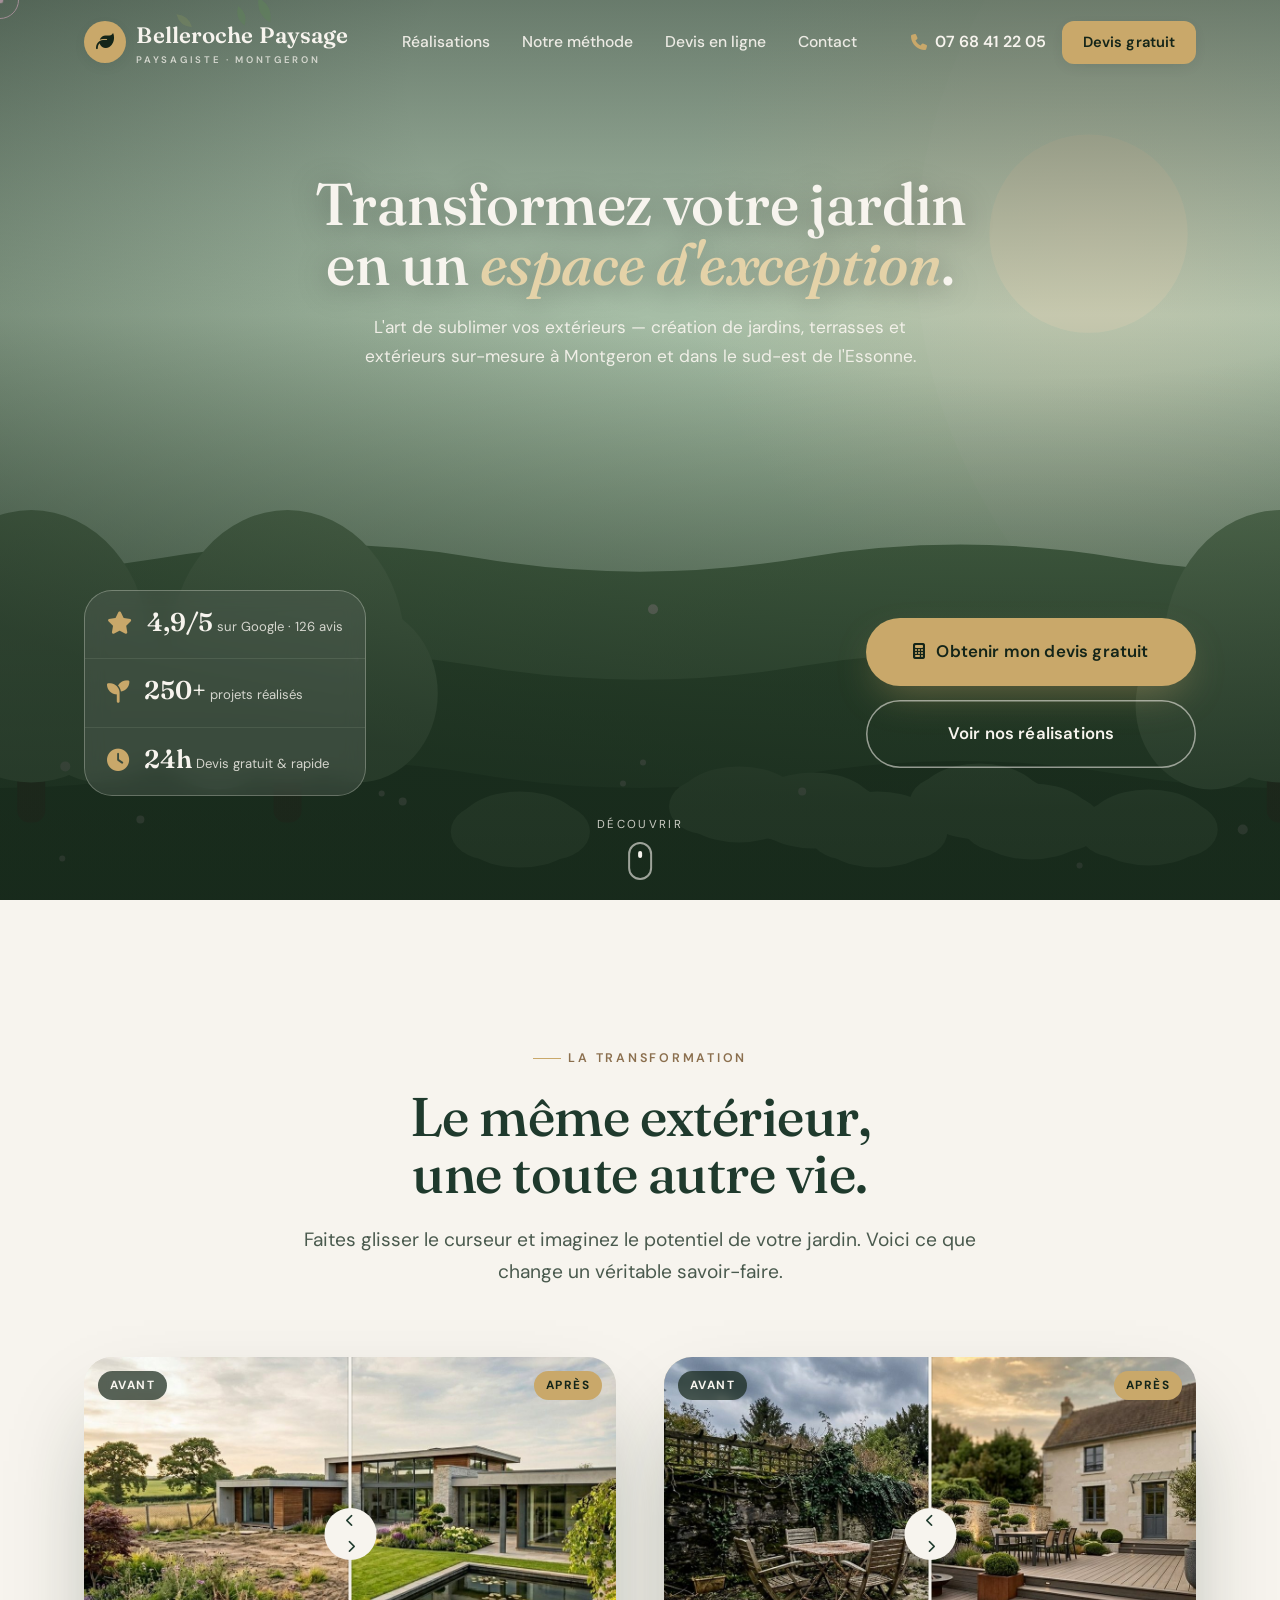
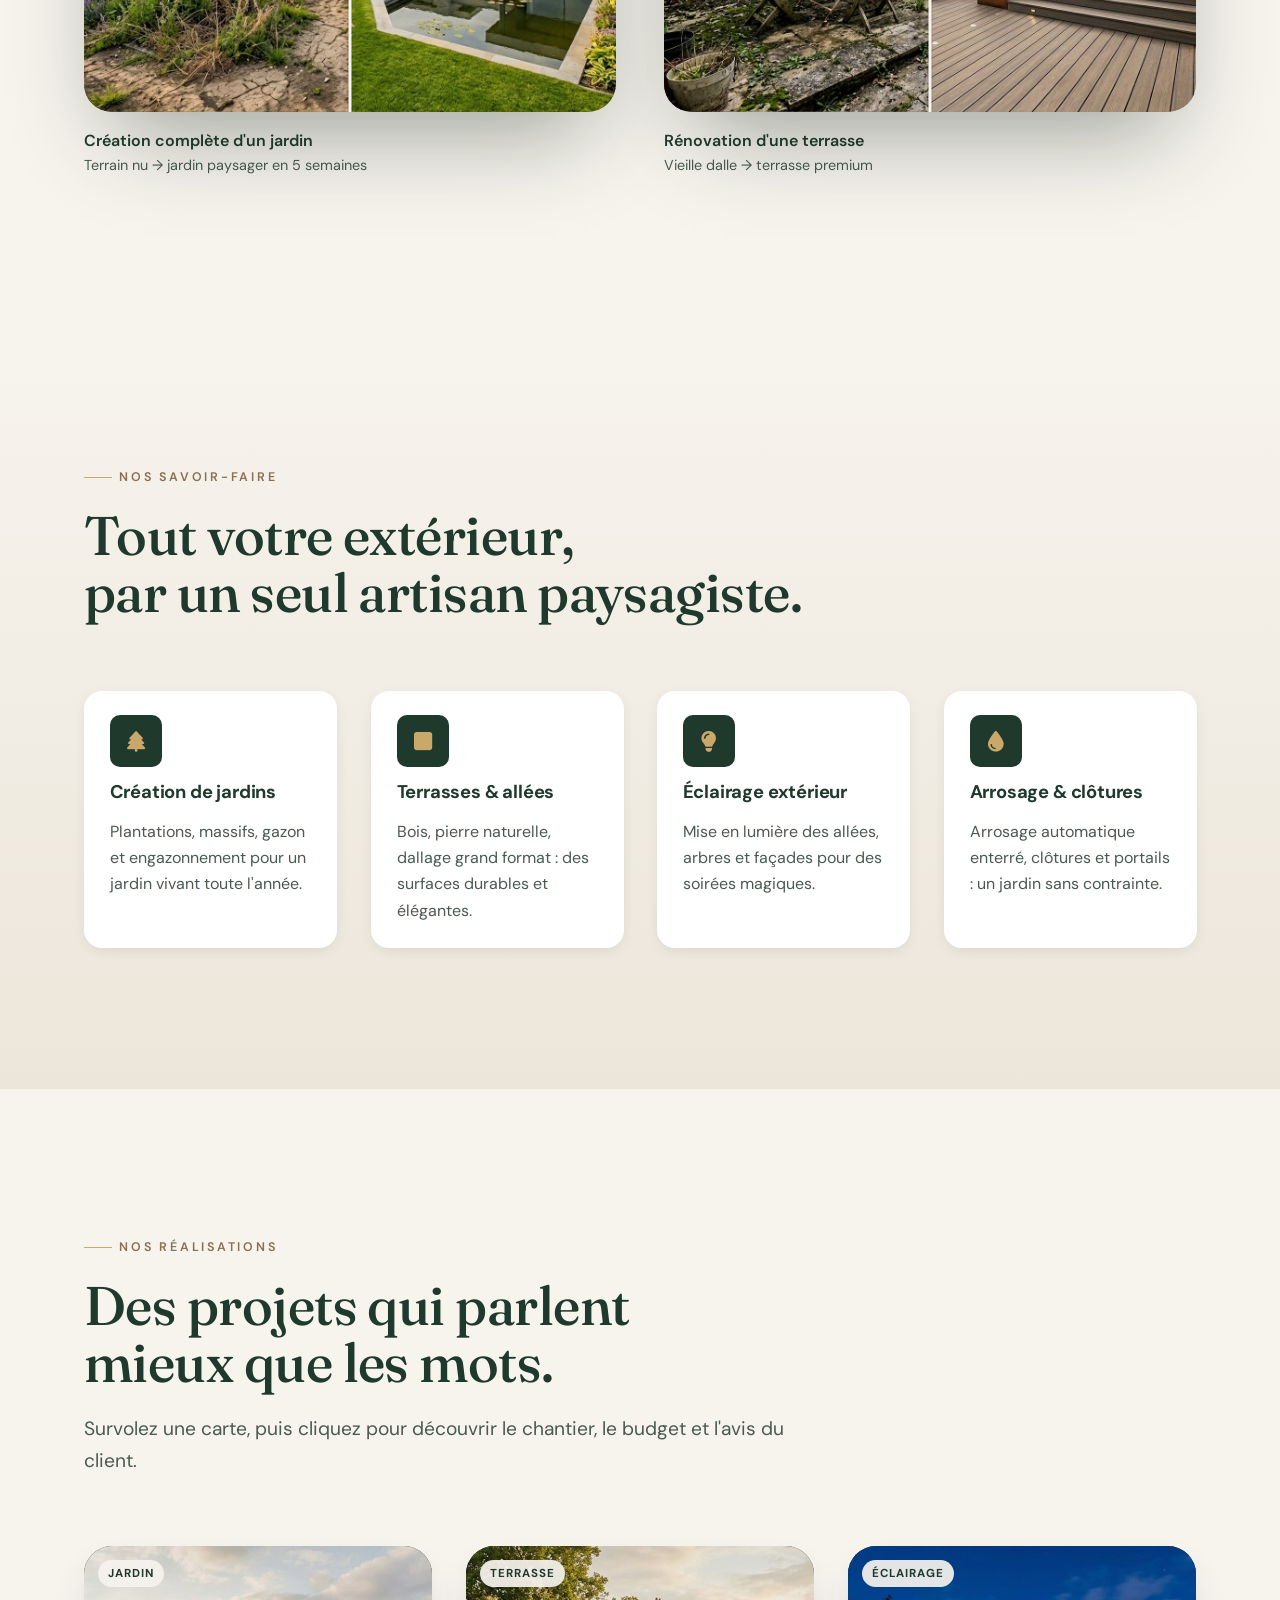
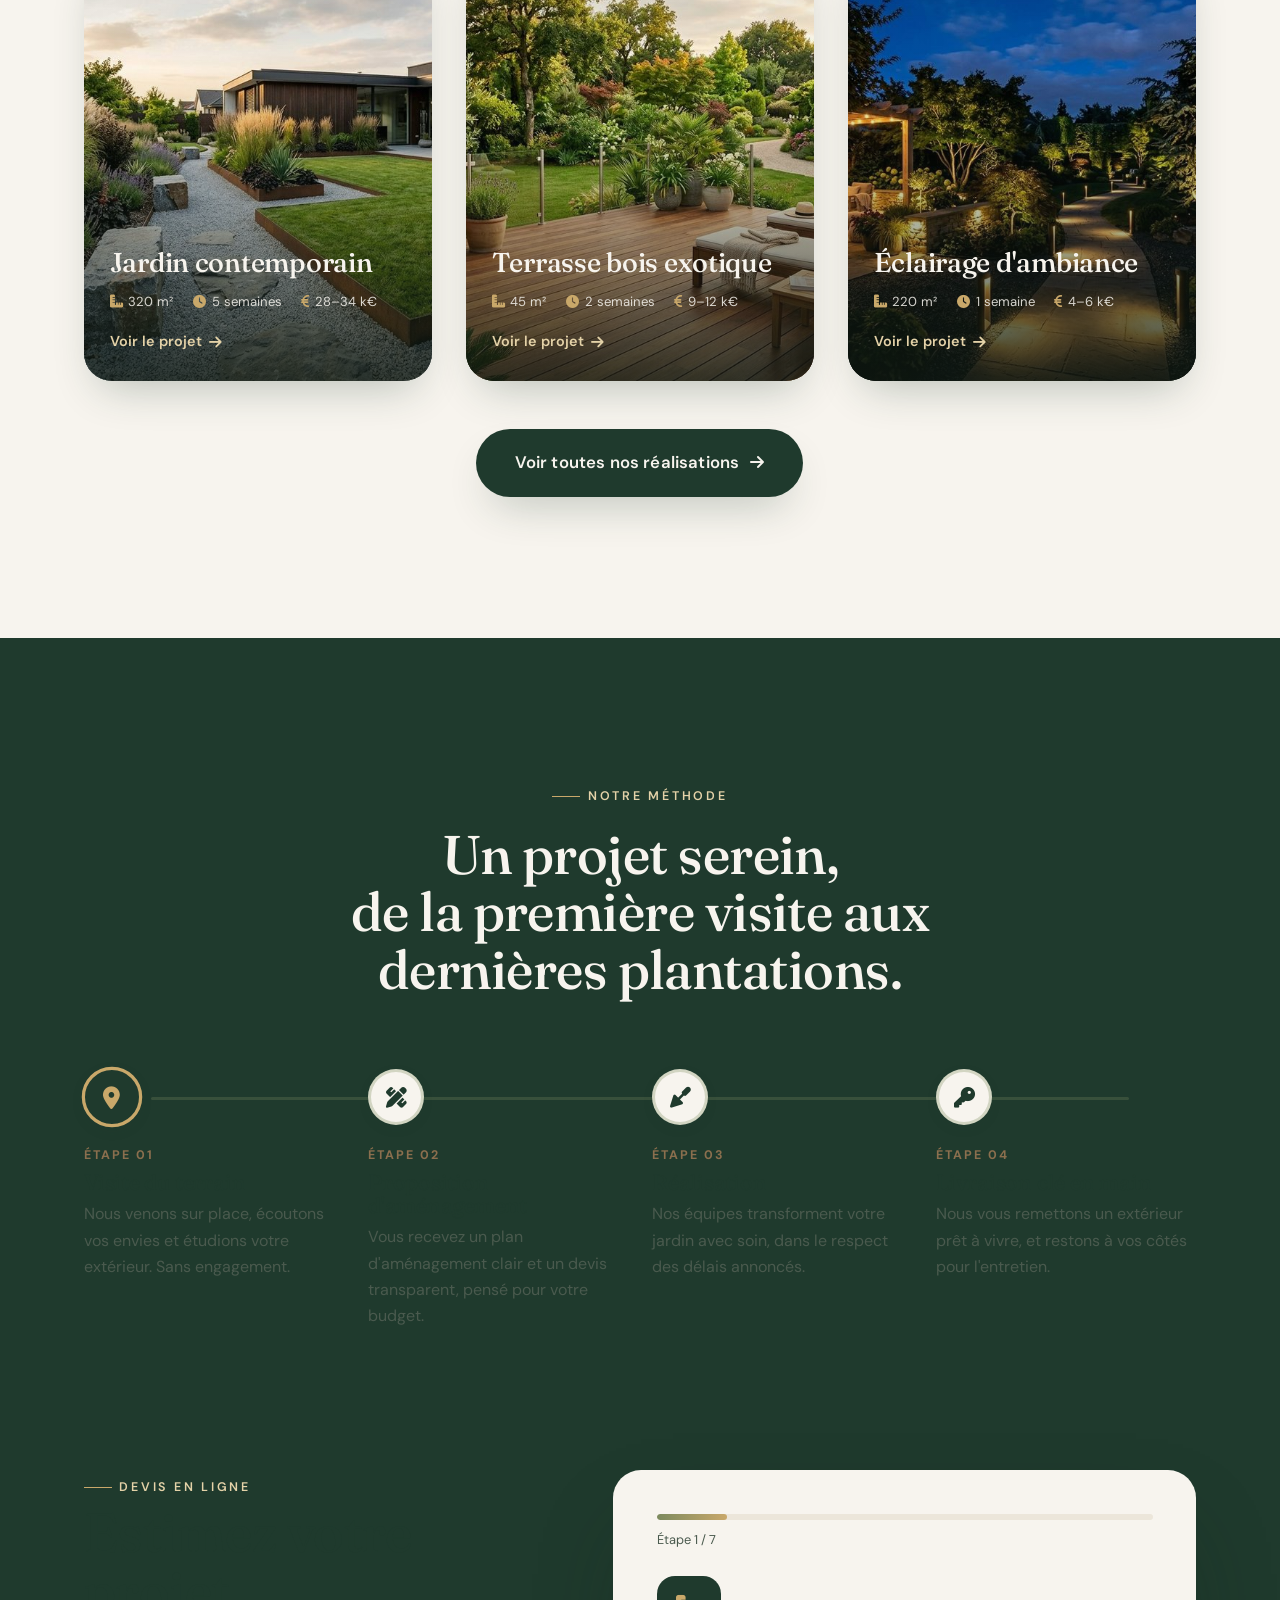
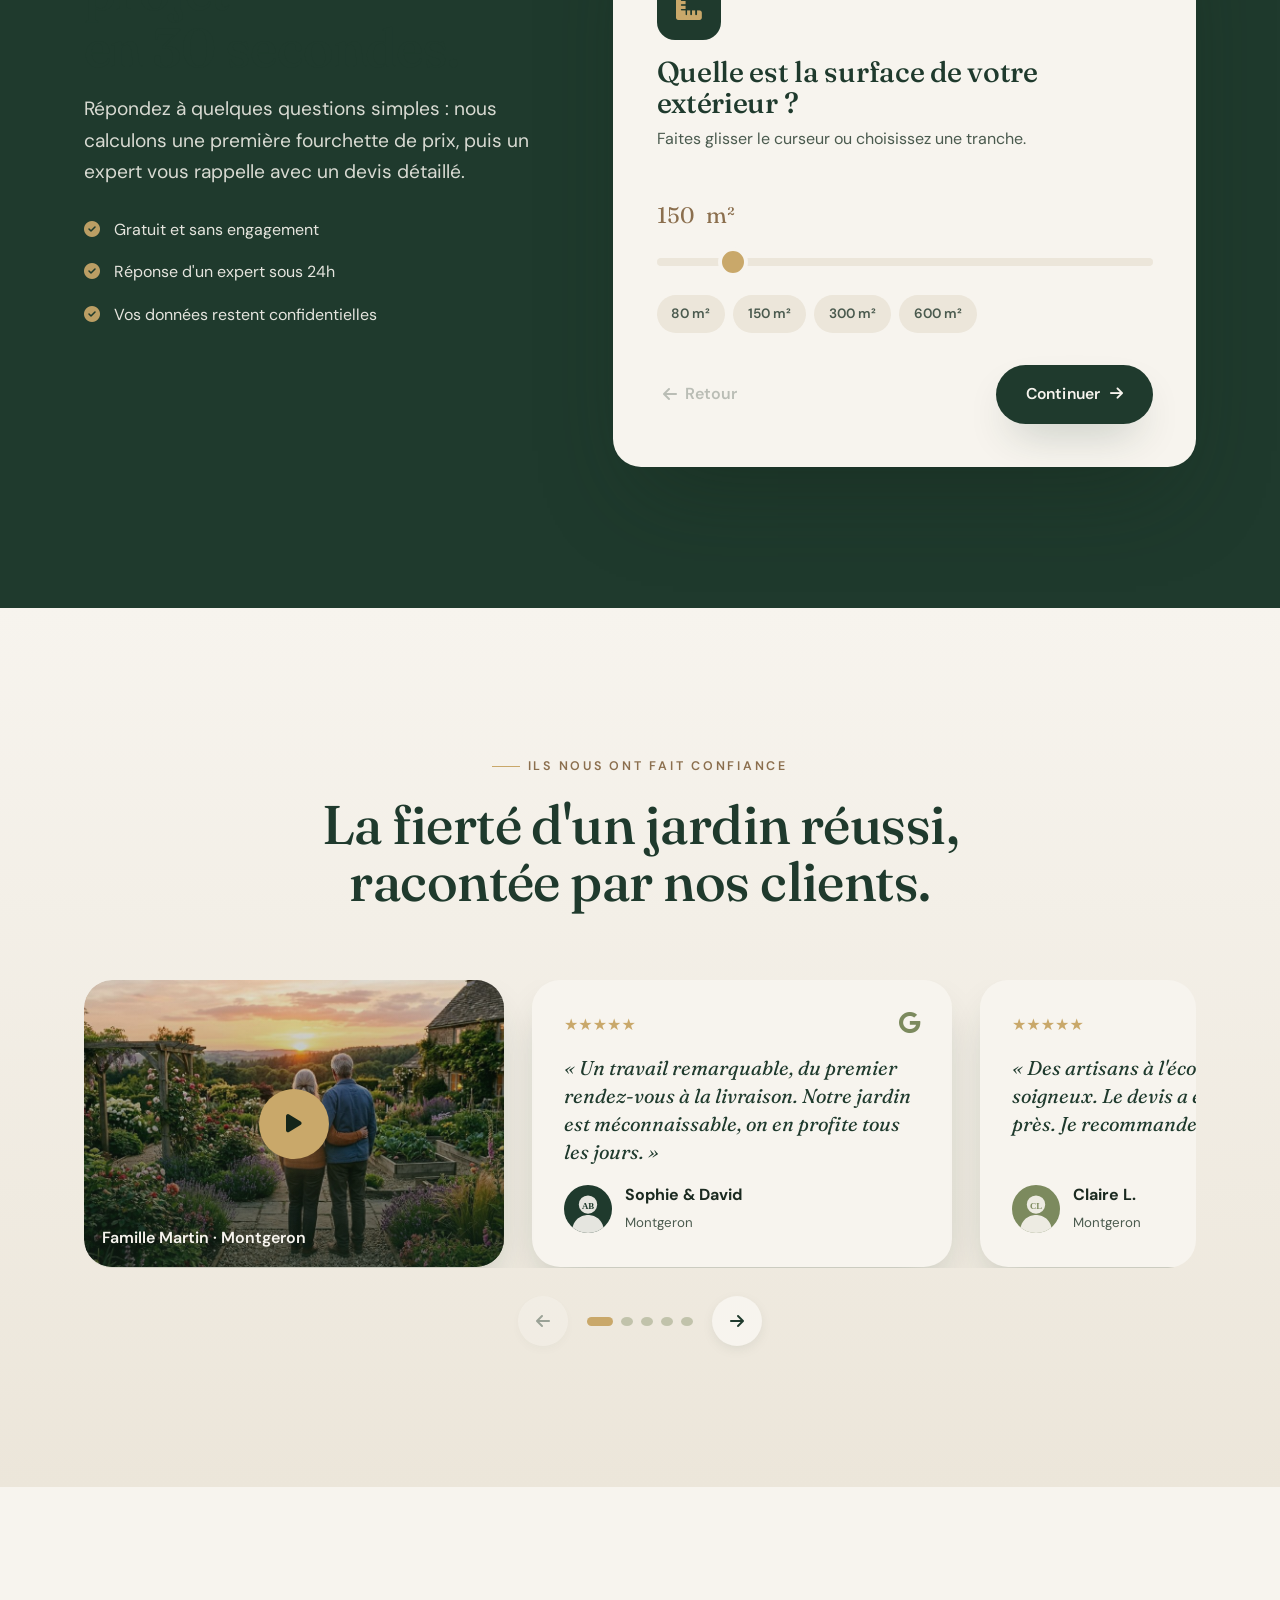
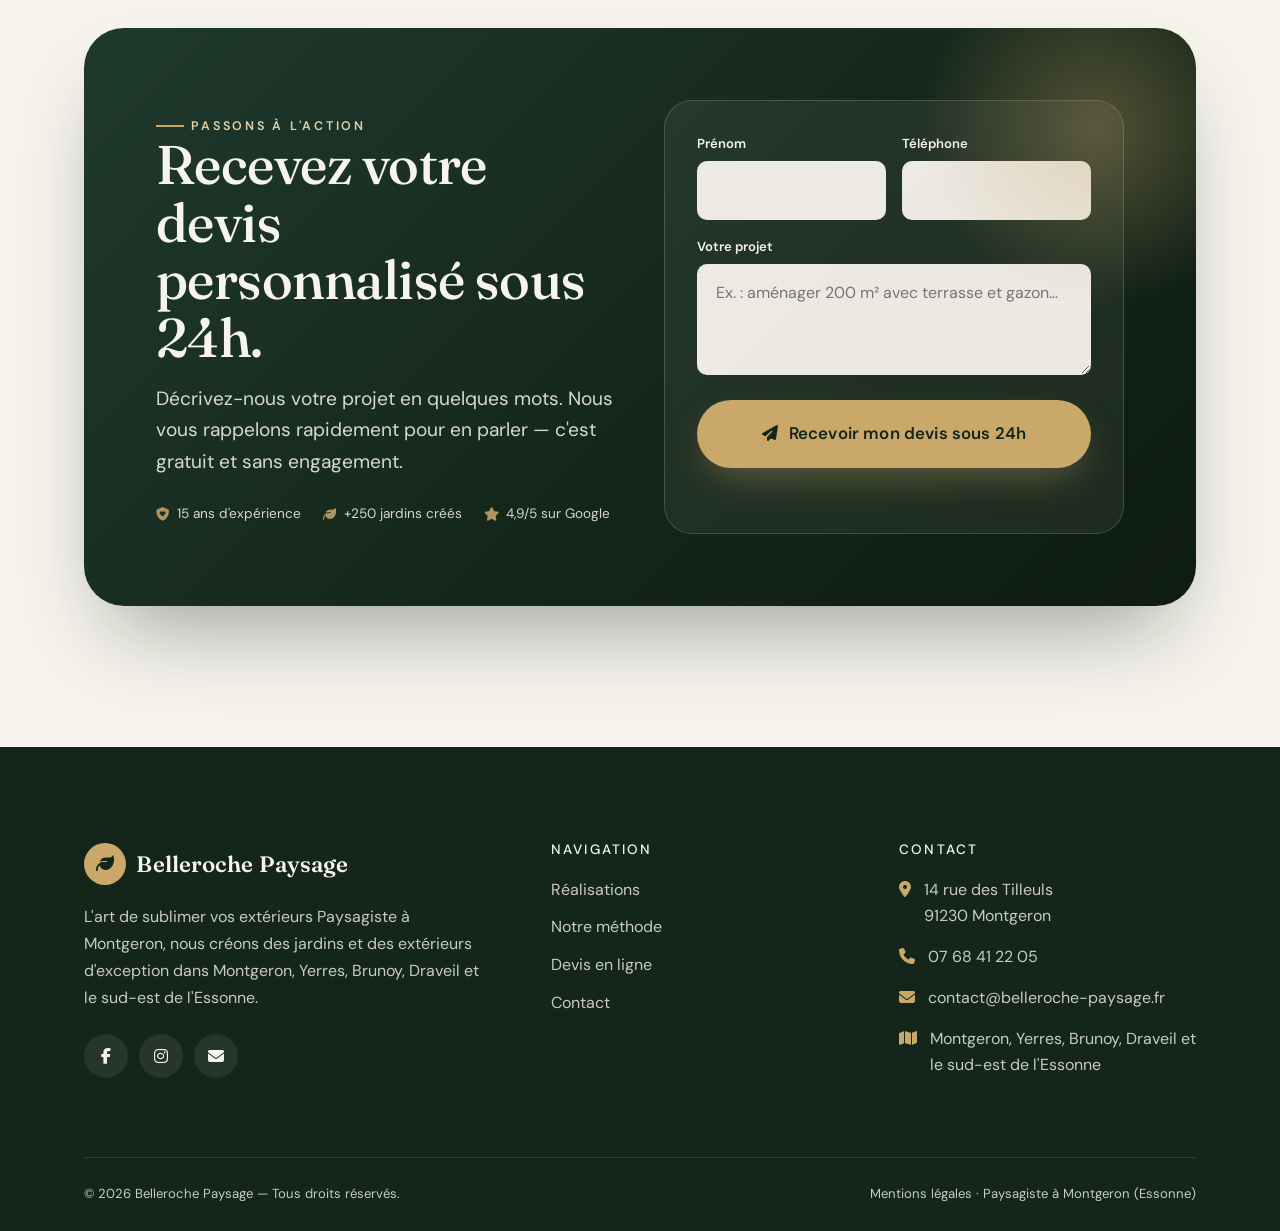
==== commit 5d957ef0: "first commit" ====
--- a/index.html
+++ b/index.html
@@ -129,11 +129,14 @@
       <canvas id="hero-leaves" class="hero__leaves" aria-hidden="true"></canvas>
 
       <div class="hero__inner container">
-        <!-- Haut : titre + slogan + réassurance (3 lignes empilées) -->
-        <div class="hero__content">
+        <!-- Haut : titre + sous-titre, centrés -->
+        <div class="hero__top">
           <h1 class="h-display" data-reveal>Transformez votre jardin<br>en un <em>espace d'exception</em>.</h1>
           <p class="hero__sub" data-reveal data-reveal-delay="120">L'art de sublimer vos extérieurs — création de jardins, terrasses et extérieurs sur-mesure à Montgeron et dans le sud-est de l'Essonne.</p>
-
+        </div>
+
+        <!-- Rangée basse : stats (gauche) + boutons (droite) -->
+        <div class="hero__bottom">
           <!-- Barre de réassurance + compteurs animés -->
           <div class="reassure" data-reveal data-reveal-delay="220">
             <div class="reassure__item">
@@ -158,12 +161,12 @@
               </span>
             </div>
           </div>
-        </div>
-
-        <!-- Bas droite : boutons empilés -->
-        <div class="hero__actions" data-reveal data-reveal-delay="320">
-          <a class="btn btn--or btn--lg" href="#simulateur" data-magnetic="0.2"><i class="fa-solid fa-calculator"></i> Obtenir mon devis gratuit</a>
-          <a class="btn btn--ghost btn--lg" href="#realisations">Voir nos réalisations</a>
+
+          <!-- Boutons empilés -->
+          <div class="hero__actions" data-reveal data-reveal-delay="320">
+            <a class="btn btn--or btn--lg" href="#simulateur" data-magnetic="0.2"><i class="fa-solid fa-calculator"></i> Obtenir mon devis gratuit</a>
+            <a class="btn btn--ghost btn--lg" href="#realisations">Voir nos réalisations</a>
+          </div>
         </div>
       </div>
 
--- a/style.css
+++ b/style.css
@@ -316,29 +316,34 @@
 }
 .hero__leaves { position: absolute; inset: 0; z-index: -1; pointer-events: none; }
 
-/* Disposition « espace & luxe » : texte + stats en haut, boutons en bas à droite */
+/* Disposition cible : titre/sous-titre centrés en haut ; rangée basse à
+   deux colonnes (stats à gauche, boutons à droite) ; « Découvrir » centré. */
 .hero__inner {
   width: 100%; flex: 1;
   display: flex; flex-direction: column; justify-content: space-between; gap: 2.5rem;
-  padding-block: calc(var(--header-h) + clamp(16px, 3vw, 40px)) clamp(40px, 6vw, 76px);
-}
-.hero__content { max-width: 600px; }
-/* Titre ~25 % plus petit qu'avant, plus aéré */
+  padding-block: calc(var(--header-h) + clamp(40px, 7vw, 110px)) clamp(78px, 9vw, 104px);
+}
+/* Haut : titre + sous-titre centrés */
+.hero__top { text-align: center; max-width: 880px; margin-inline: auto; }
 .hero h1 { color: var(--c-creme); text-shadow: 0 4px 30px rgba(0,0,0,.35); font-size: clamp(2rem, 4.6vw, 3.9rem); }
 .hero h1 em { font-style: italic; color: var(--c-or-clair); }
 .hero__sub {
-  margin-top: 1.2rem; max-width: 540px;
+  margin: 1.2rem auto 0; max-width: 600px;
   font-size: clamp(1rem, 1.35vw, 1.15rem); color: rgba(247,244,238,.92);
 }
-/* Boutons empilés verticalement, en bas à droite */
-.hero__actions {
-  align-self: flex-end; display: flex; flex-direction: column; gap: .85rem;
-  width: min(330px, 80%);
-}
+/* Rangée basse : stats (gauche) + boutons (droite), alignés au centre vertical */
+.hero__bottom {
+  display: flex; align-items: center; justify-content: space-between;
+  gap: 2rem; width: 100%;
+}
+.hero__bottom .reassure { margin-top: 0; }
+/* Boutons empilés verticalement */
+.hero__actions { display: flex; flex-direction: column; gap: .85rem; width: min(330px, 100%); }
 .hero__actions .btn { width: 100%; }
 
+/* Indicateur scroll : centré tout en bas, au-dessus de la rangée basse */
 .hero__scroll {
-  position: absolute; left: var(--gut); bottom: 26px;
+  position: absolute; left: 50%; bottom: 20px; transform: translateX(-50%);
   display: flex; flex-direction: column; align-items: center; gap: .5rem;
   color: rgba(247,244,238,.8); font-size: .72rem; letter-spacing: .2em; text-transform: uppercase;
   z-index: 2;
@@ -895,6 +900,14 @@
   .footer__grid { grid-template-columns: 1fr 1fr; }
   .footer__about-col { grid-column: 1 / -1; }
 }
+/* Mobile : rangée basse empilée (stats puis boutons), pleine largeur, centrée */
+@media (max-width: 768px) {
+  .hero__top { max-width: 600px; }
+  .hero__bottom { flex-direction: column; align-items: center; gap: 1.4rem; }
+  .hero__bottom .reassure { width: 100%; max-width: 460px; }
+  .hero__actions { width: 100%; max-width: 460px; }
+}
+
 @media (max-width: 640px) {
   :root { --gut: 22px; }
   .brand__mark { width: 38px; height: 38px; }
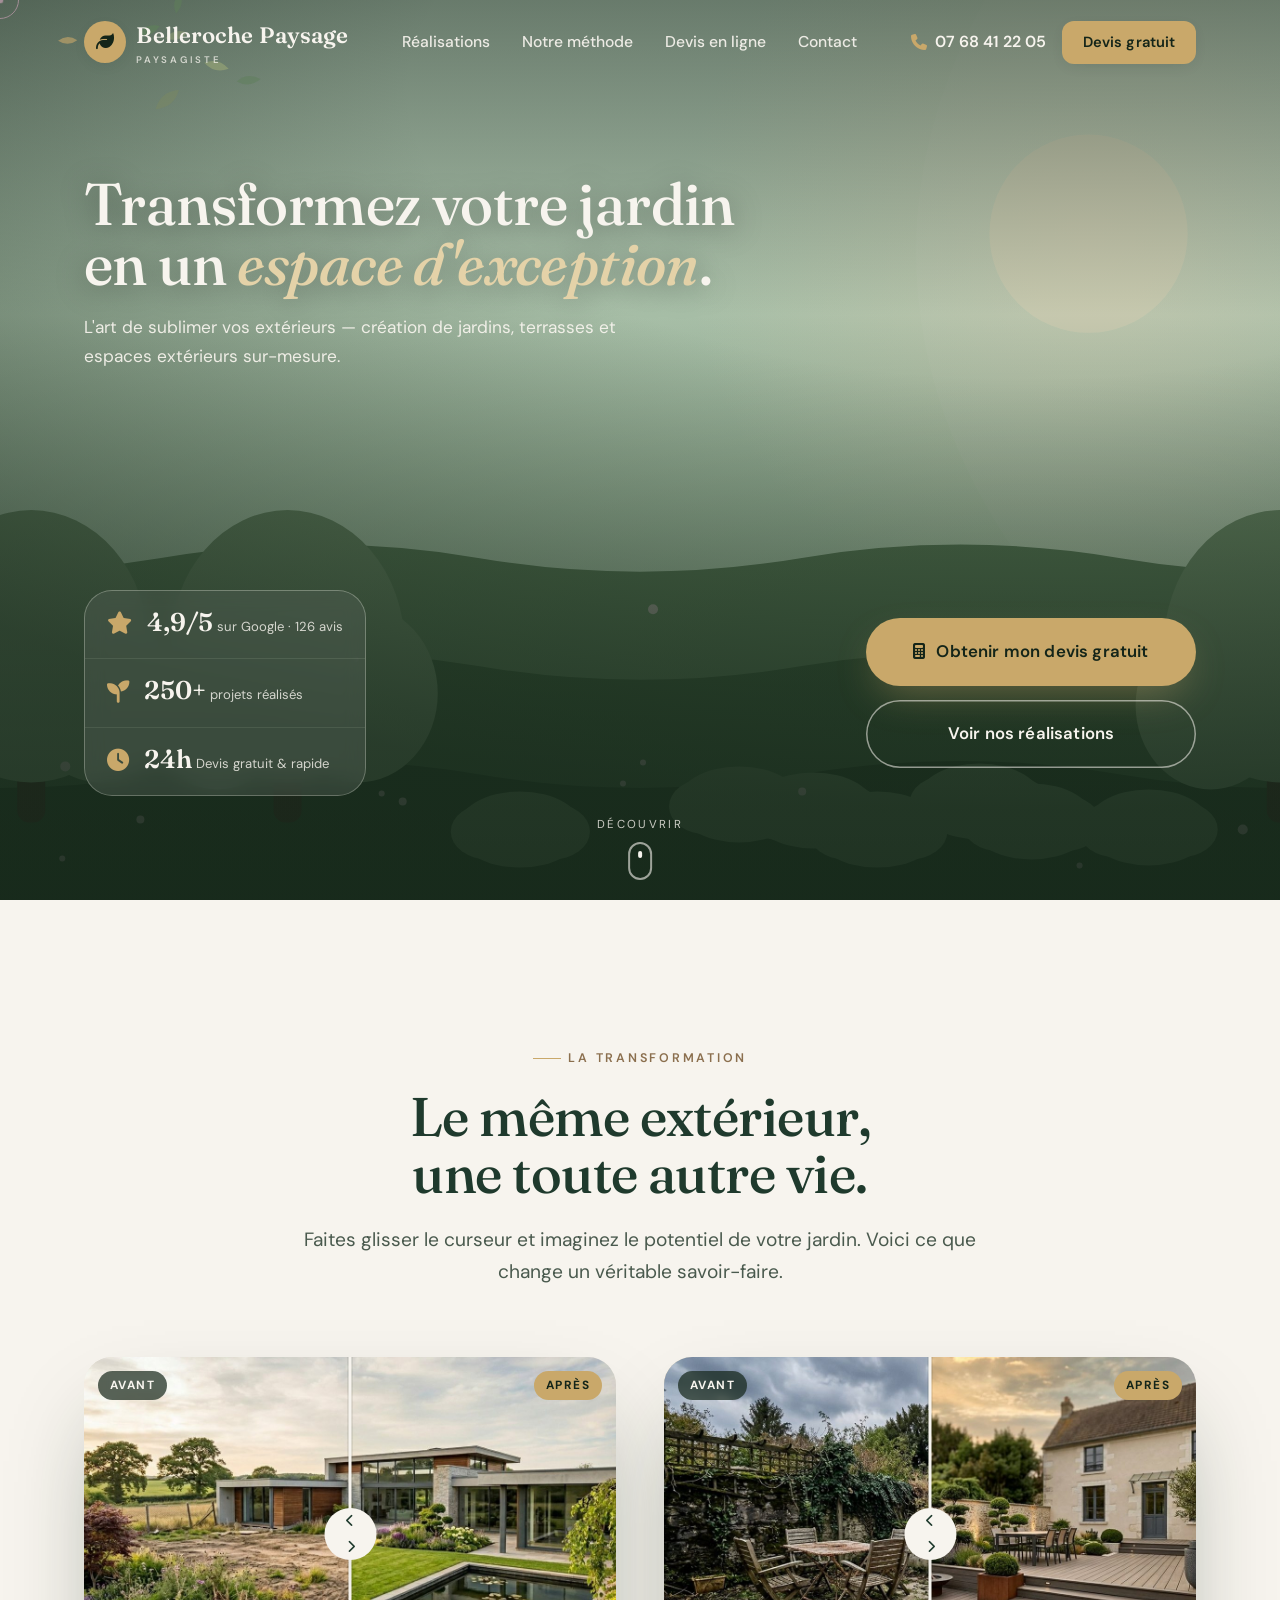
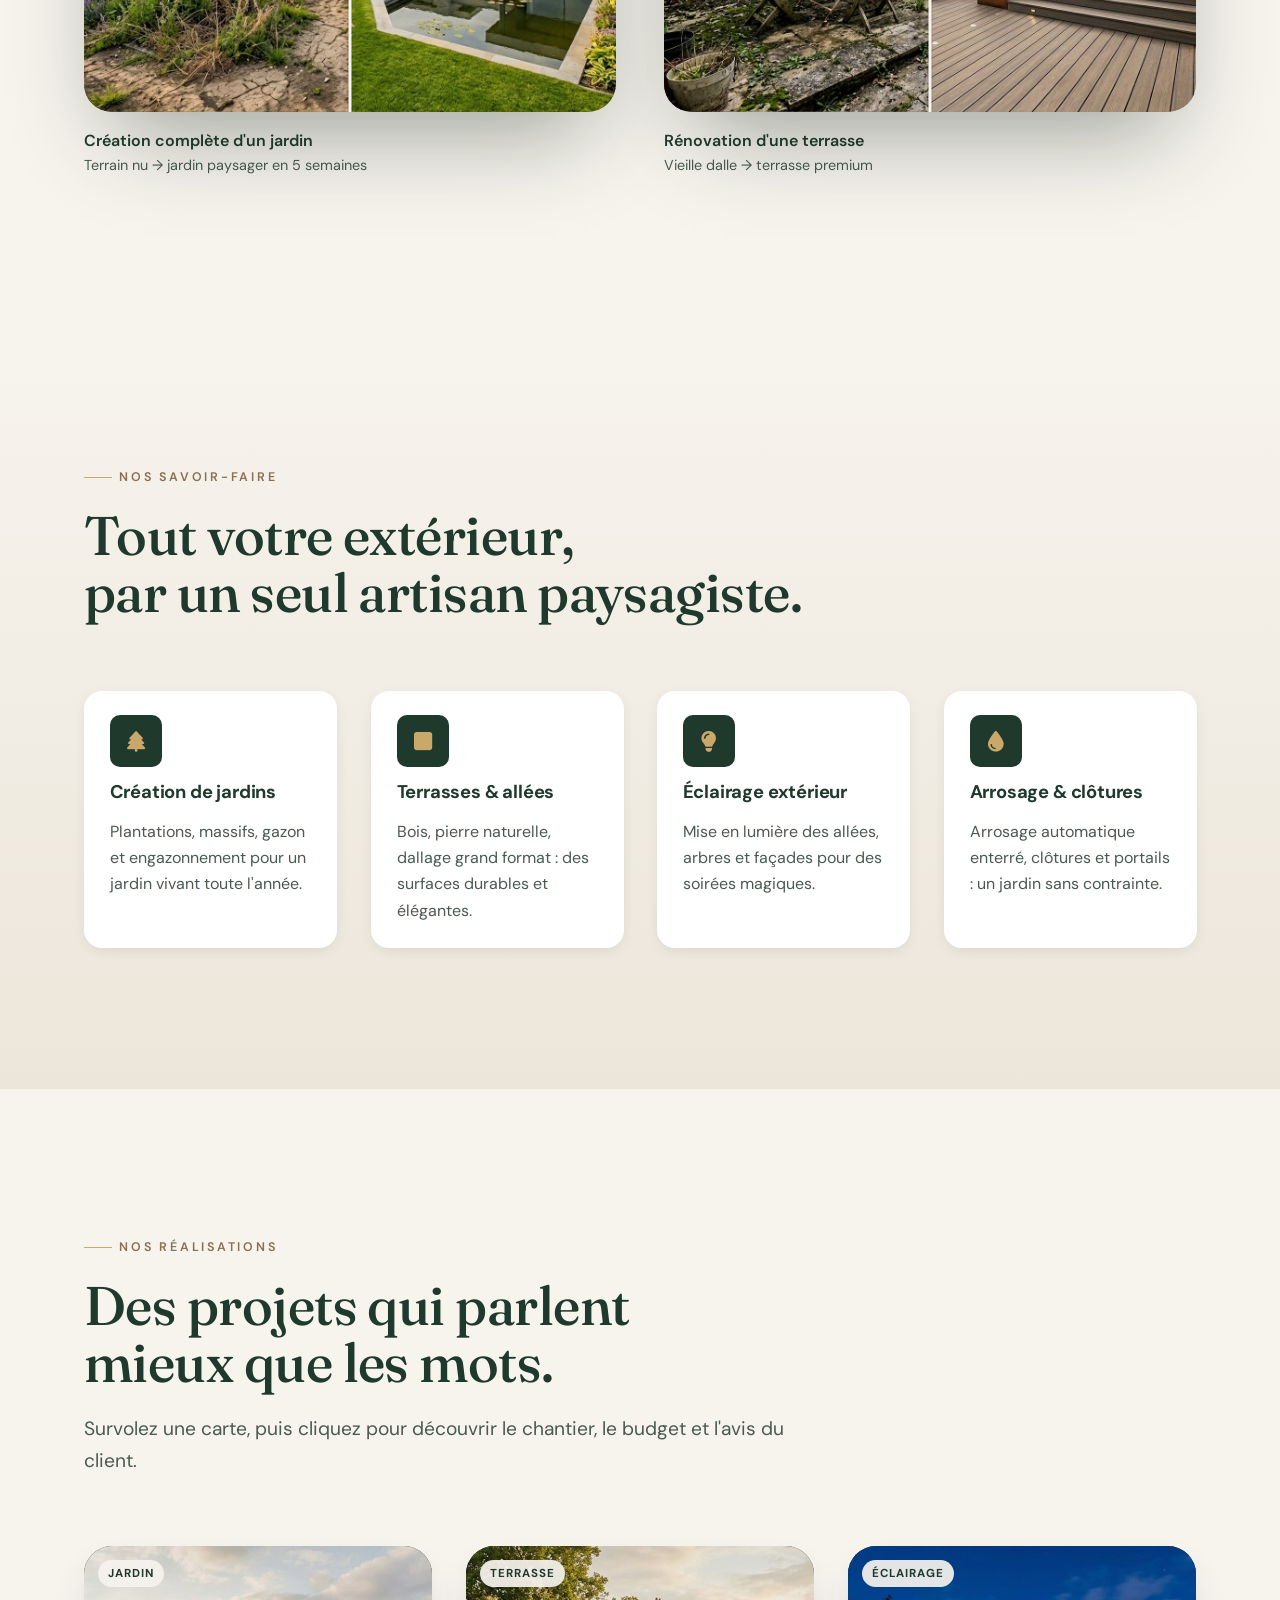
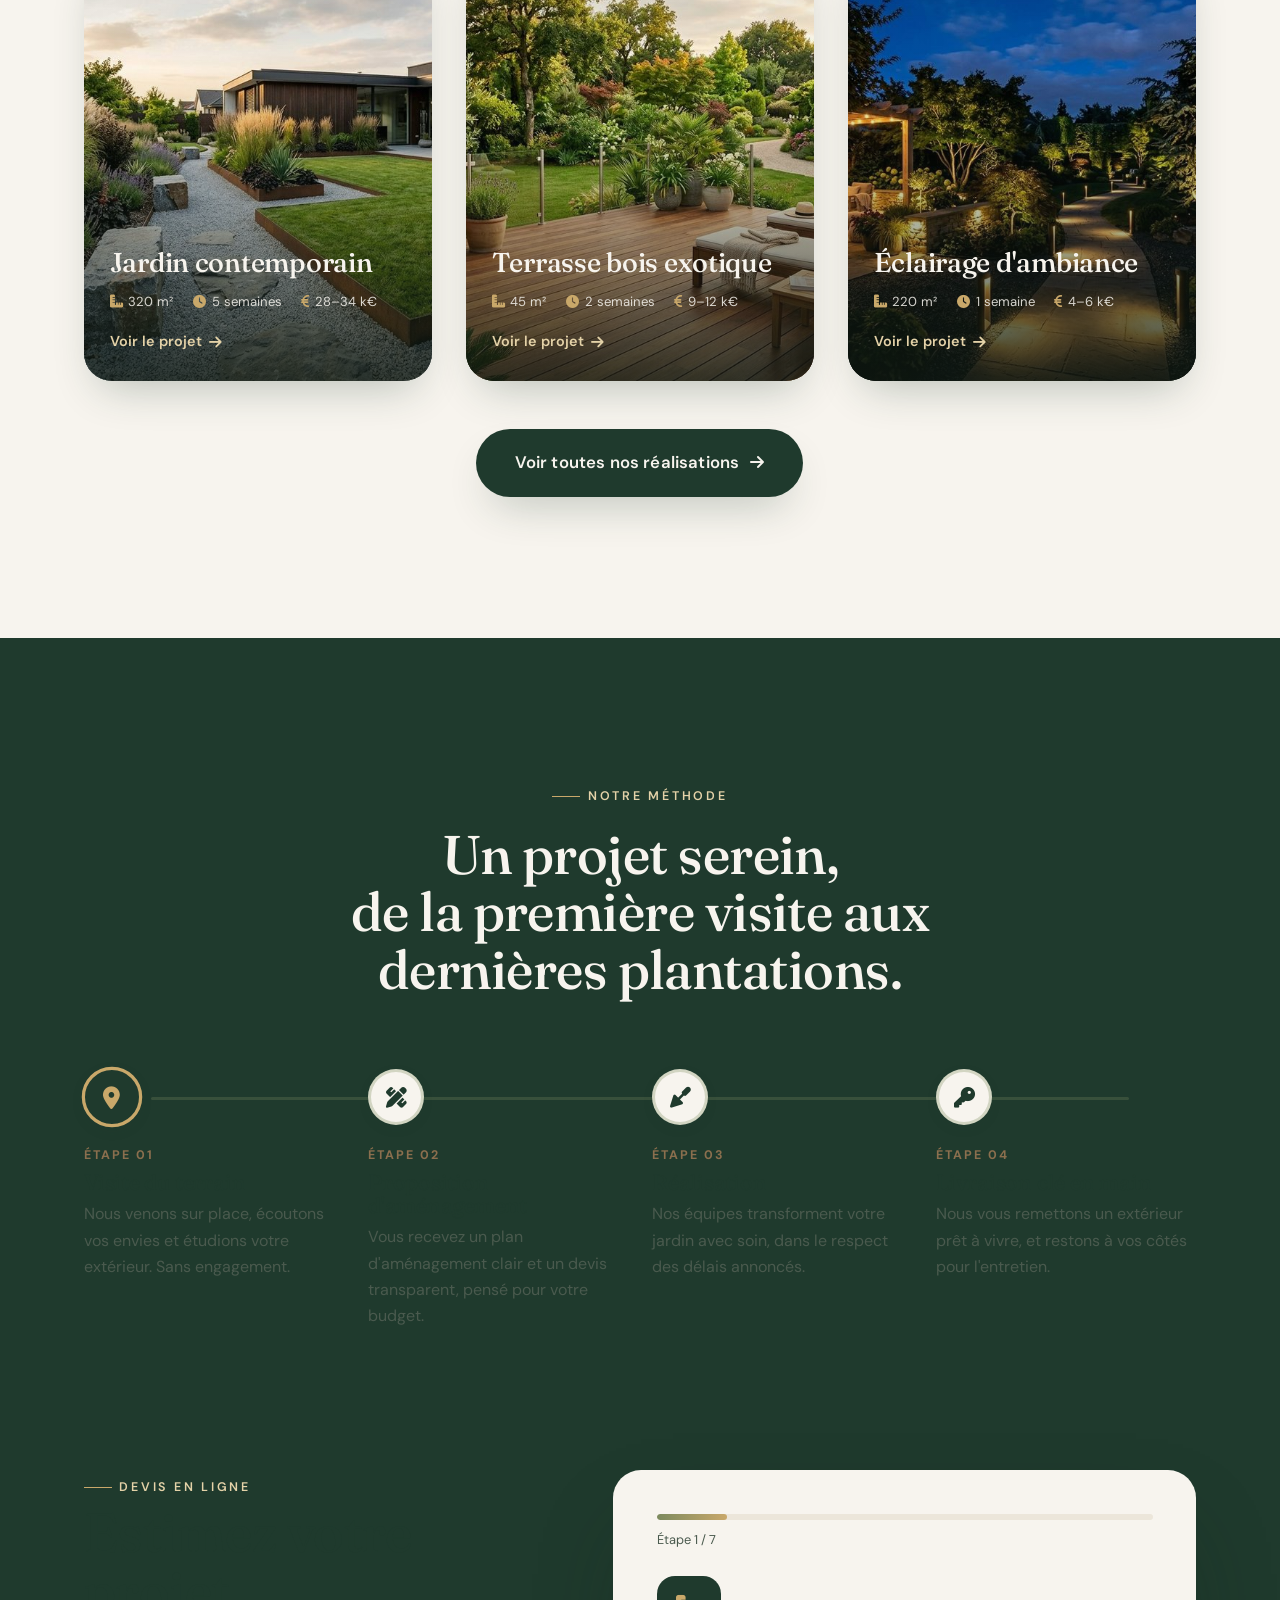
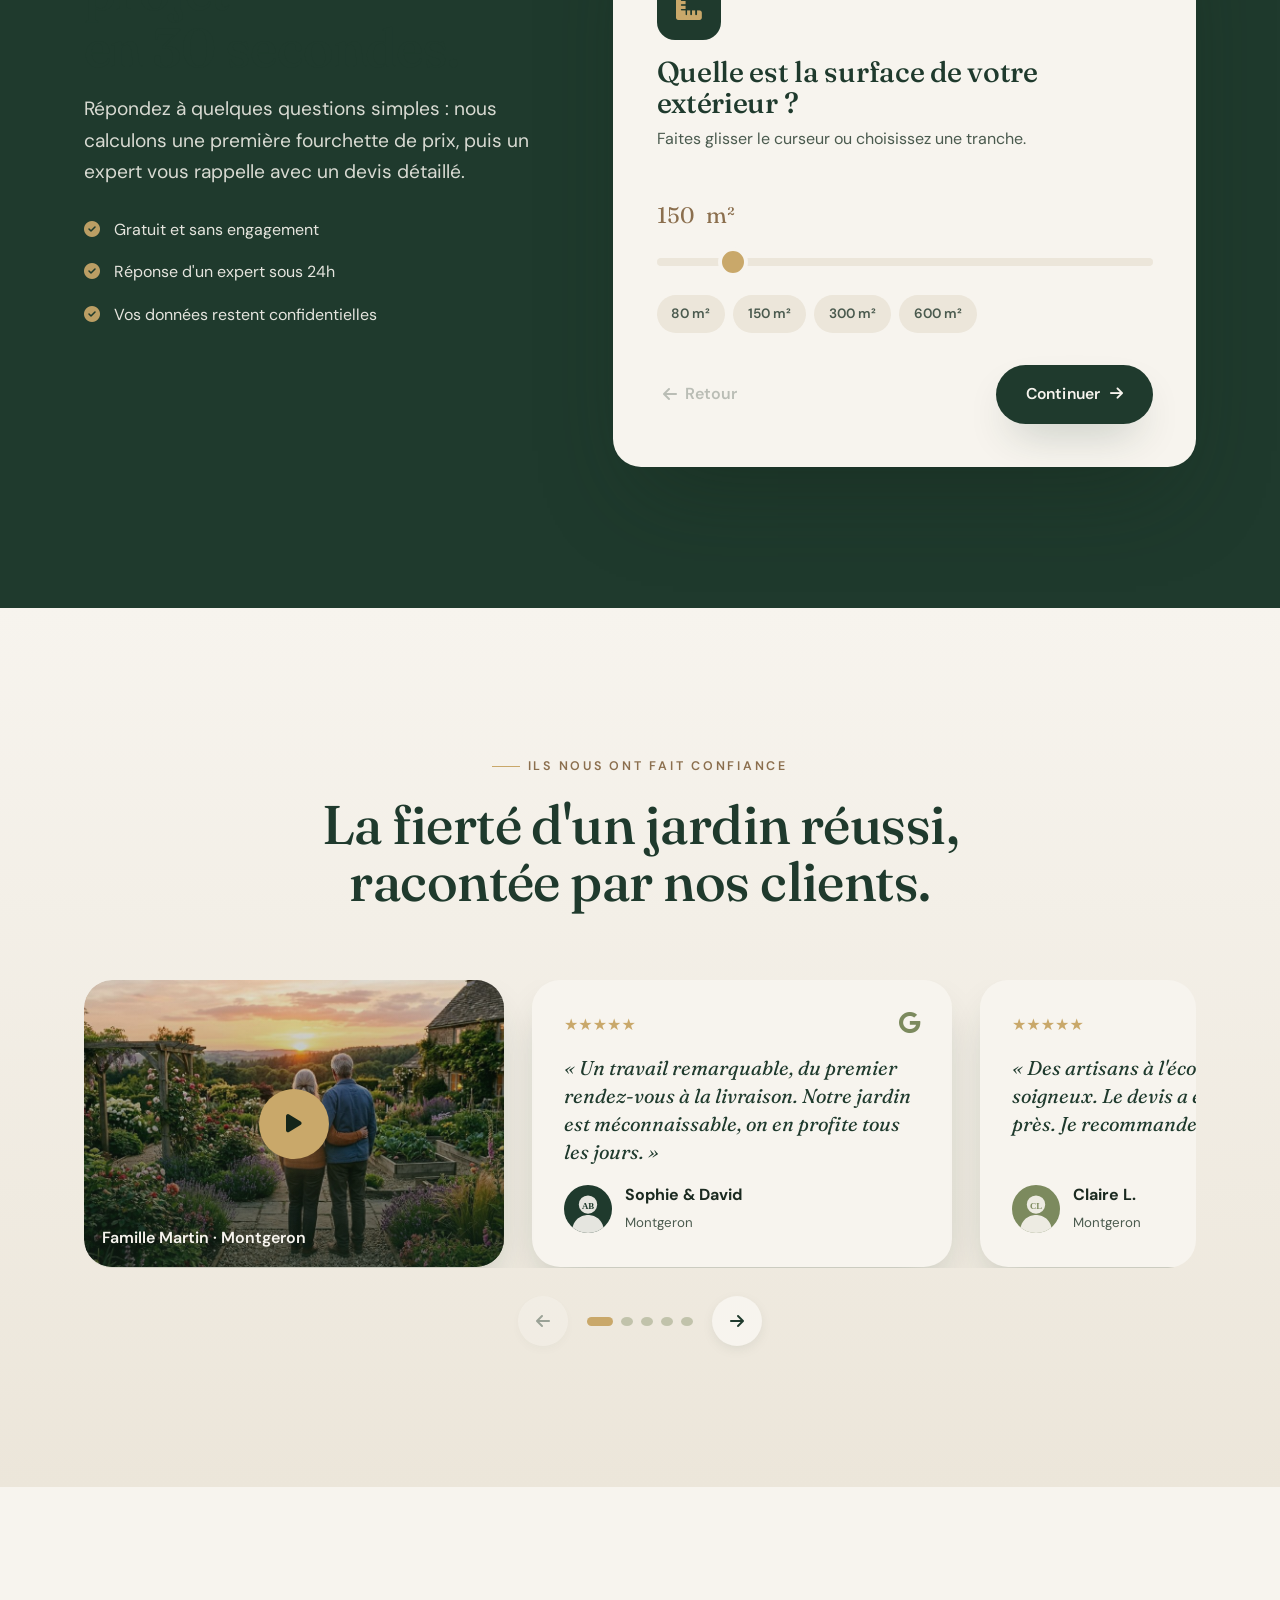
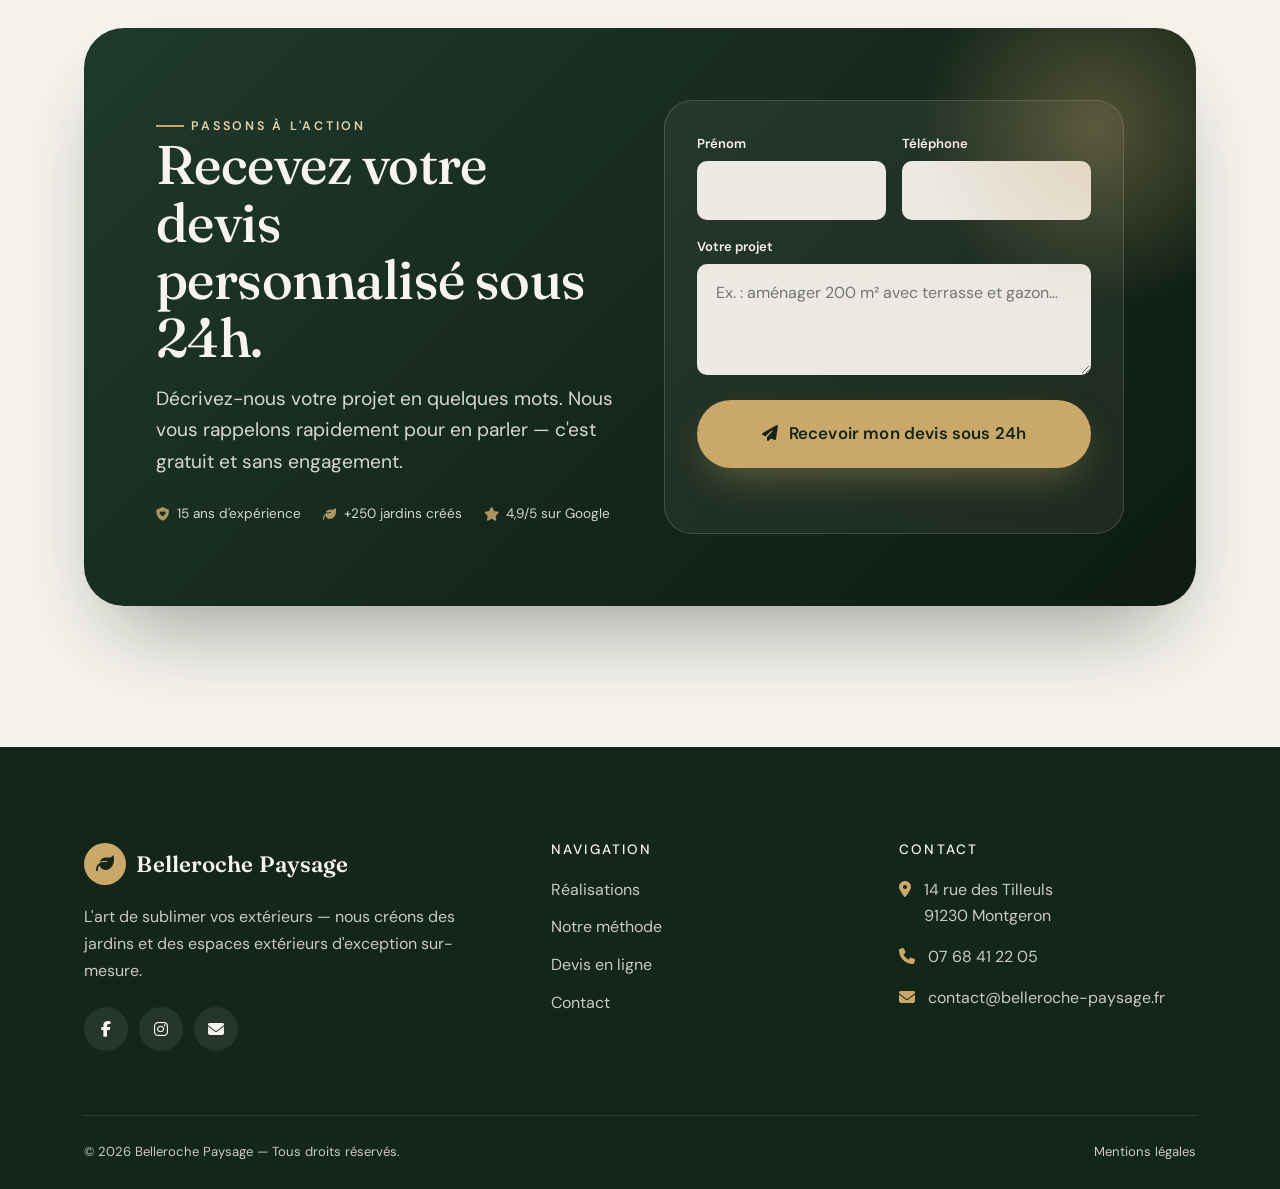
==== commit 6538d26f: "first commit" ====
--- a/index.html
+++ b/index.html
@@ -14,15 +14,15 @@
   <meta name="viewport" content="width=device-width, initial-scale=1.0">
 
   <!-- SEO -->
-  <title>Belleroche Paysage — Paysagiste & aménagement extérieur à Montgeron (Essonne)</title>
-  <meta name="description" content="Belleroche Paysage, paysagiste à Montgeron et dans Montgeron, Yerres, Brunoy, Draveil et le sud-est de l'Essonne. Création de jardins, terrasses, éclairage et arrosage. Devis gratuit sous 24h. +250 projets réalisés, note 4,9/5.">
+  <title>Belleroche Paysage — Paysagiste & aménagement extérieur sur-mesure</title>
+  <meta name="description" content="Belleroche Paysage — Création de jardins, terrasses, éclairage et aménagements extérieurs sur-mesure. Devis gratuit sous 24h. +250 projets réalisés, note 4,9/5.">
   <link rel="canonical" href="https://belleroche-paysage.fr">
   <meta name="theme-color" content="#1F3A2D">
 
   <!-- Open Graph -->
   <meta property="og:type" content="website">
   <meta property="og:title" content="Belleroche Paysage — Transformez votre jardin en un espace d'exception">
-  <meta property="og:description" content="Paysagiste premium à Montgeron (Essonne). Jardins, terrasses, éclairage. Devis gratuit sous 24h.">
+  <meta property="og:description" content="Paysagiste premium. Jardins, terrasses, éclairage. Devis gratuit sous 24h.">
   <meta property="og:image" content="https://belleroche-paysage.fr/images/og-image.svg">
   <meta property="og:url" content="https://belleroche-paysage.fr">
   <meta property="og:locale" content="fr_FR">
@@ -47,7 +47,7 @@
     "@context": "https://schema.org",
     "@type": "LandscapingBusiness",
     "name": "Belleroche Paysage",
-    "description": "Paysagiste et aménagement extérieur à Montgeron : jardins, terrasses, éclairage, arrosage automatique.",
+    "description": "Paysagiste et aménagement extérieur : jardins, terrasses, éclairage, arrosage automatique.",
     "image": "https://belleroche-paysage.fr/images/og-image.svg",
     "url": "https://belleroche-paysage.fr",
     "telephone": "+33768412205",
@@ -61,7 +61,7 @@
       "addressRegion": "Essonne",
       "addressCountry": "FR"
     },
-    "areaServed": "Montgeron, Yerres, Brunoy, Draveil et le sud-est de l'Essonne",
+    "areaServed": "Île-de-France",
     "openingHours": "Mo-Fr 08:00-18:00",
     "aggregateRating": {
       "@type": "AggregateRating",
@@ -81,7 +81,7 @@
     <div class="header__inner">
       <a class="brand" href="index.html" aria-label="Belleroche Paysage — accueil">
         <span class="brand__mark"><i class="fa-solid fa-leaf" aria-hidden="true"></i></span>
-        <span class="brand__name">Belleroche Paysage<span class="brand__sub">Paysagiste · Montgeron</span></span>
+        <span class="brand__name">Belleroche Paysage<span class="brand__sub">Paysagiste</span></span>
       </a>
 
       <nav class="nav" aria-label="Navigation principale">
@@ -132,7 +132,7 @@
         <!-- Haut : titre + sous-titre, centrés -->
         <div class="hero__top">
           <h1 class="h-display" data-reveal>Transformez votre jardin<br>en un <em>espace d'exception</em>.</h1>
-          <p class="hero__sub" data-reveal data-reveal-delay="120">L'art de sublimer vos extérieurs — création de jardins, terrasses et extérieurs sur-mesure à Montgeron et dans le sud-est de l'Essonne.</p>
+          <p class="hero__sub" data-reveal data-reveal-delay="120">L'art de sublimer vos extérieurs — création de jardins, terrasses et espaces extérieurs sur-mesure.</p>
         </div>
 
         <!-- Rangée basse : stats (gauche) + boutons (droite) -->
@@ -491,7 +491,7 @@
             <span class="brand__mark"><i class="fa-solid fa-leaf"></i></span>
             <span class="brand__name">Belleroche Paysage</span>
           </a>
-          <p class="footer__about">L'art de sublimer vos extérieurs Paysagiste à Montgeron, nous créons des jardins et des extérieurs d'exception dans Montgeron, Yerres, Brunoy, Draveil et le sud-est de l'Essonne.</p>
+          <p class="footer__about">L'art de sublimer vos extérieurs — nous créons des jardins et des espaces extérieurs d'exception sur-mesure.</p>
           <div class="footer__social">
             <a href="https://www.facebook.com/bellerochepaysage" aria-label="Facebook" target="_blank" rel="noopener"><i class="fa-brands fa-facebook-f"></i></a>
             <a href="https://www.instagram.com/belleroche.paysage" aria-label="Instagram" target="_blank" rel="noopener"><i class="fa-brands fa-instagram"></i></a>
@@ -515,14 +515,13 @@
             <li><i class="fa-solid fa-location-dot"></i> <span>14 rue des Tilleuls<br>91230 Montgeron</span></li>
             <li><i class="fa-solid fa-phone"></i> <a href="tel:+33768412205">07 68 41 22 05</a></li>
             <li><i class="fa-solid fa-envelope"></i> <a href="mailto:contact@belleroche-paysage.fr">contact@belleroche-paysage.fr</a></li>
-            <li><i class="fa-solid fa-map"></i> <span>Montgeron, Yerres, Brunoy, Draveil et le sud-est de l'Essonne</span></li>
           </ul>
         </div>
       </div>
 
       <div class="footer__bottom">
         <span>© <span data-year>2026</span> Belleroche Paysage — Tous droits réservés.</span>
-        <span><a href="contact.html">Mentions légales</a> · Paysagiste à Montgeron (Essonne)</span>
+        <span><a href="contact.html">Mentions légales</a></span>
       </div>
     </div>
   </footer>
--- a/style.css
+++ b/style.css
@@ -323,12 +323,12 @@
   display: flex; flex-direction: column; justify-content: space-between; gap: 2.5rem;
   padding-block: calc(var(--header-h) + clamp(40px, 7vw, 110px)) clamp(78px, 9vw, 104px);
 }
-/* Haut : titre + sous-titre centrés */
-.hero__top { text-align: center; max-width: 880px; margin-inline: auto; }
+/* Haut : titre + sous-titre alignés à gauche */
+.hero__top { max-width: 820px; }
 .hero h1 { color: var(--c-creme); text-shadow: 0 4px 30px rgba(0,0,0,.35); font-size: clamp(2rem, 4.6vw, 3.9rem); }
 .hero h1 em { font-style: italic; color: var(--c-or-clair); }
 .hero__sub {
-  margin: 1.2rem auto 0; max-width: 600px;
+  margin-top: 1.2rem; max-width: 600px;
   font-size: clamp(1rem, 1.35vw, 1.15rem); color: rgba(247,244,238,.92);
 }
 /* Rangée basse : stats (gauche) + boutons (droite), alignés au centre vertical */
@@ -386,6 +386,8 @@
 /* Cartes « savoir-faire » : léger zoom au survol */
 #savoir-faire .contact-card { transition: transform var(--t-doux), box-shadow var(--t-doux); }
 #savoir-faire .contact-card:hover { transform: scale(1.03); box-shadow: var(--sh-m); }
+/* Titre sur 2 lignes (la 2e est longue) — on élargit le conteneur */
+#savoir-faire .section-head { max-width: none; }
 
 /* ============================ 09. AVANT / APRÈS ============================ */
 .ba-grid { display: grid; gap: clamp(28px, 4vw, 48px); }
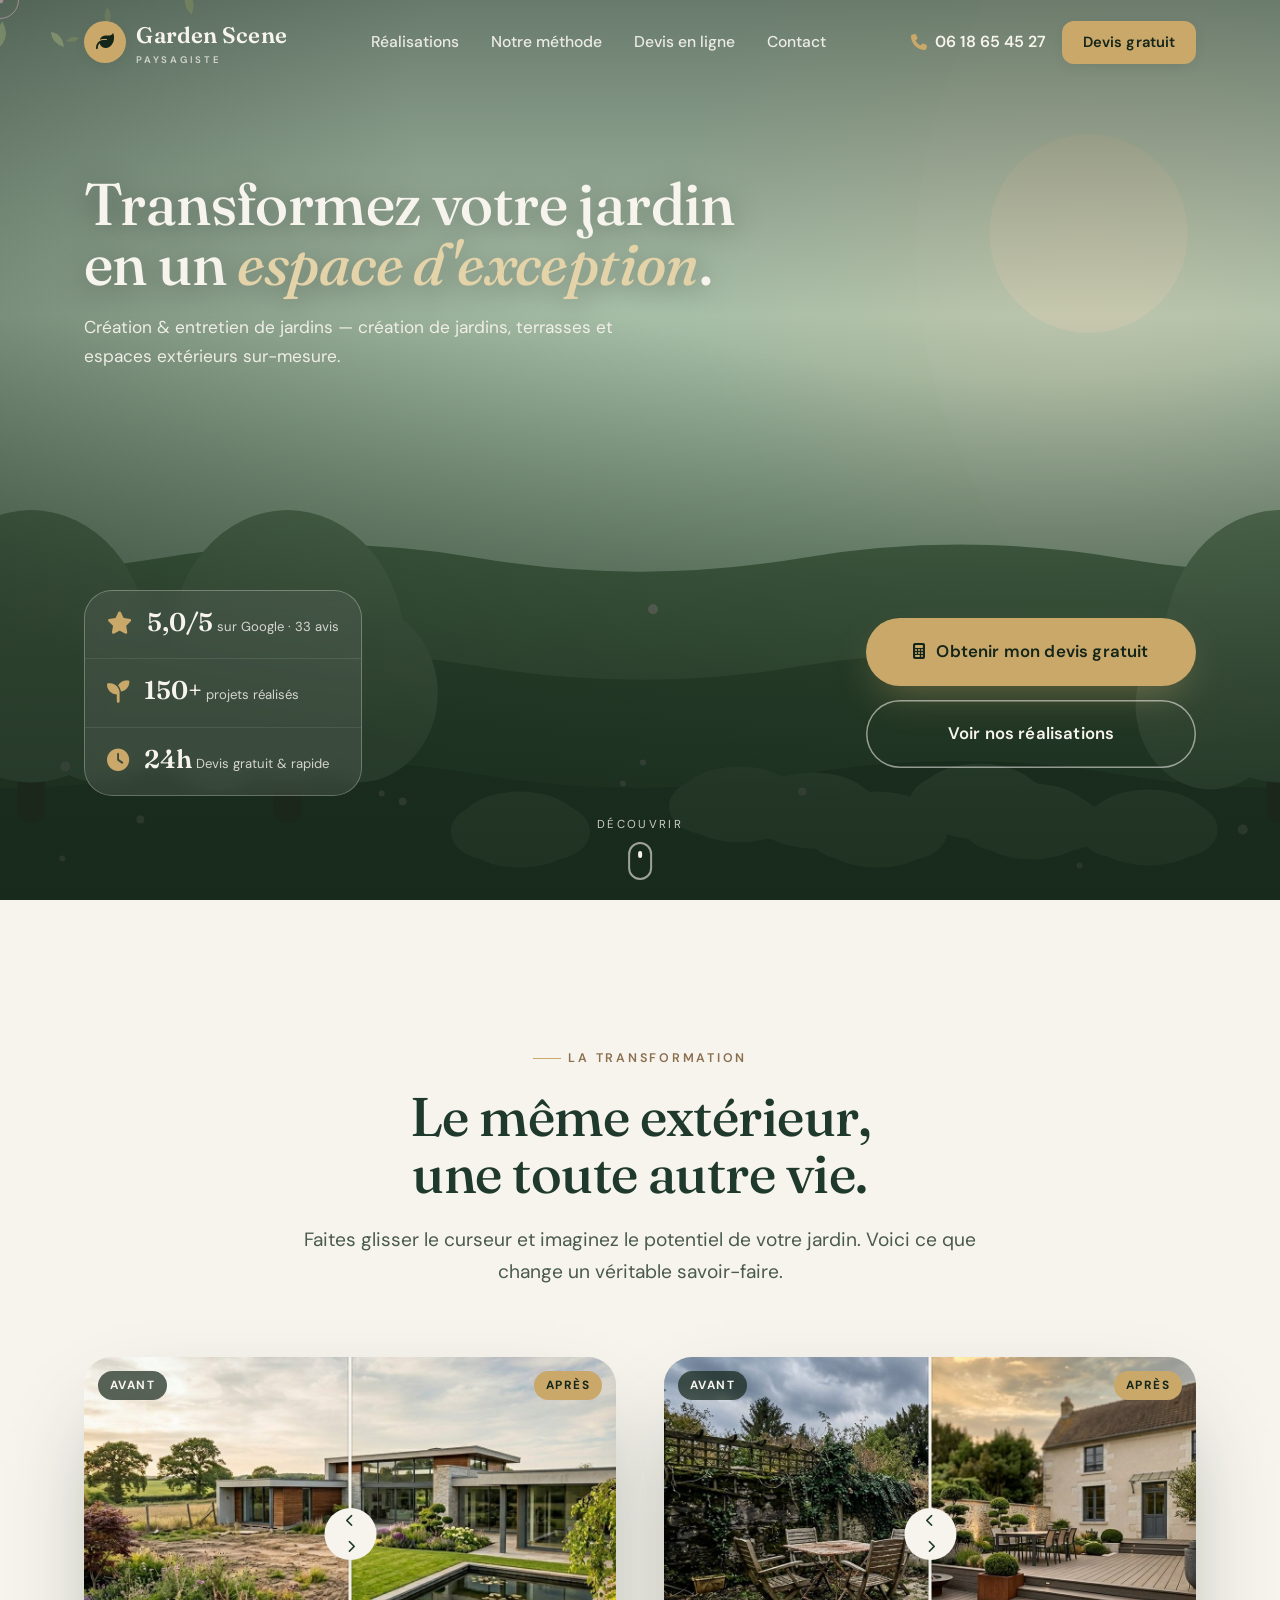
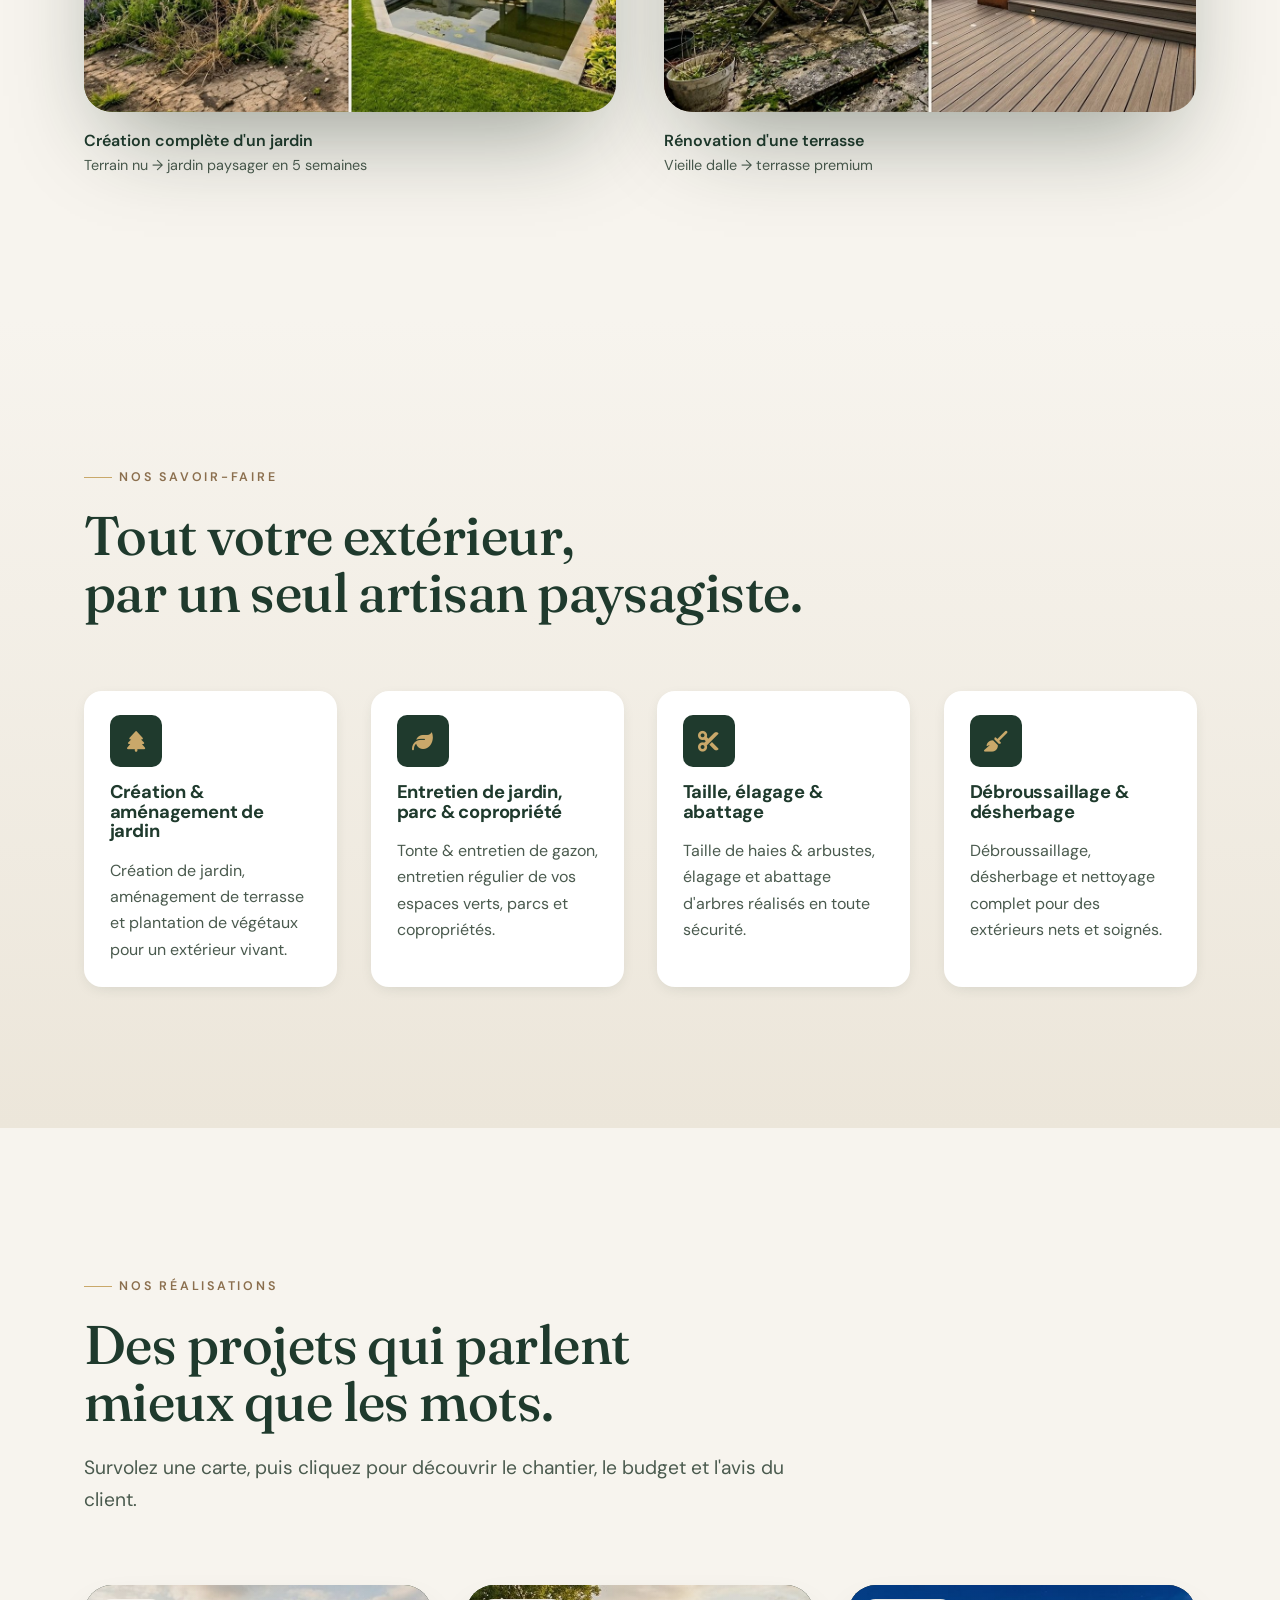
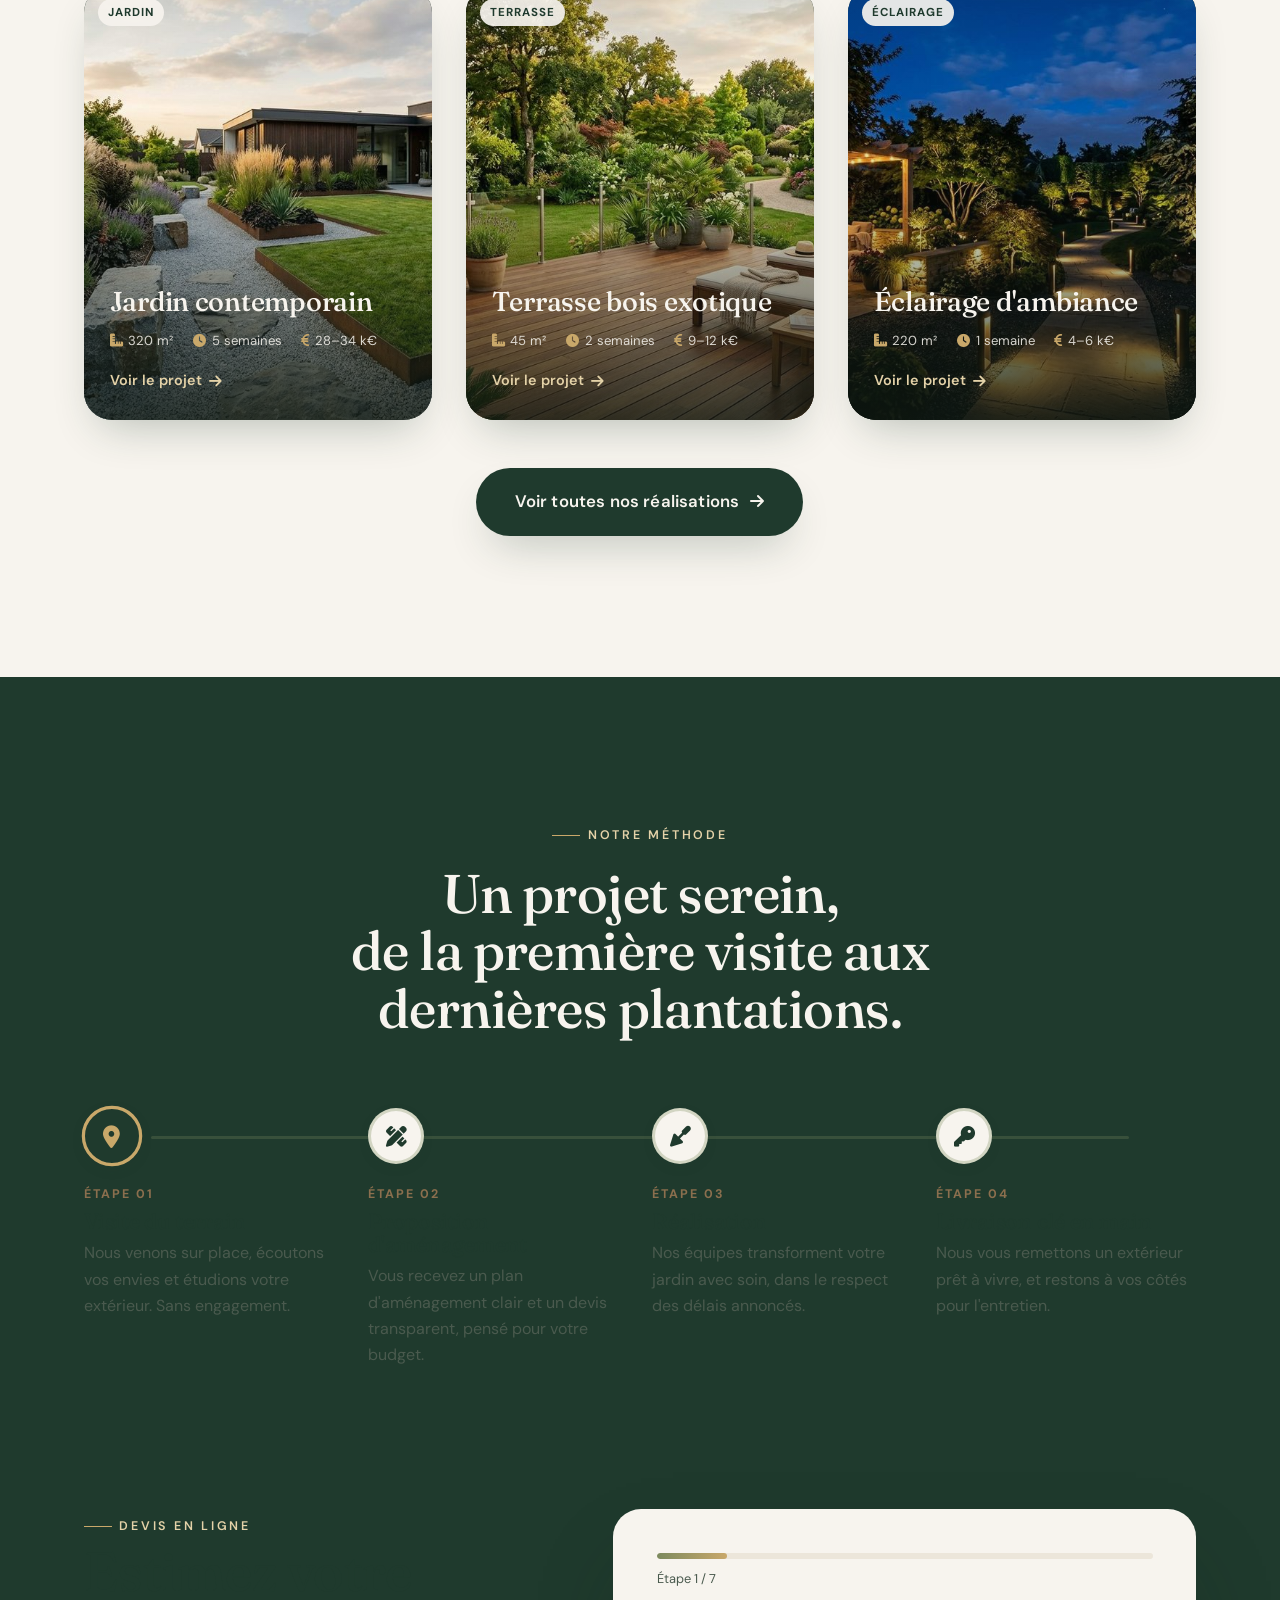
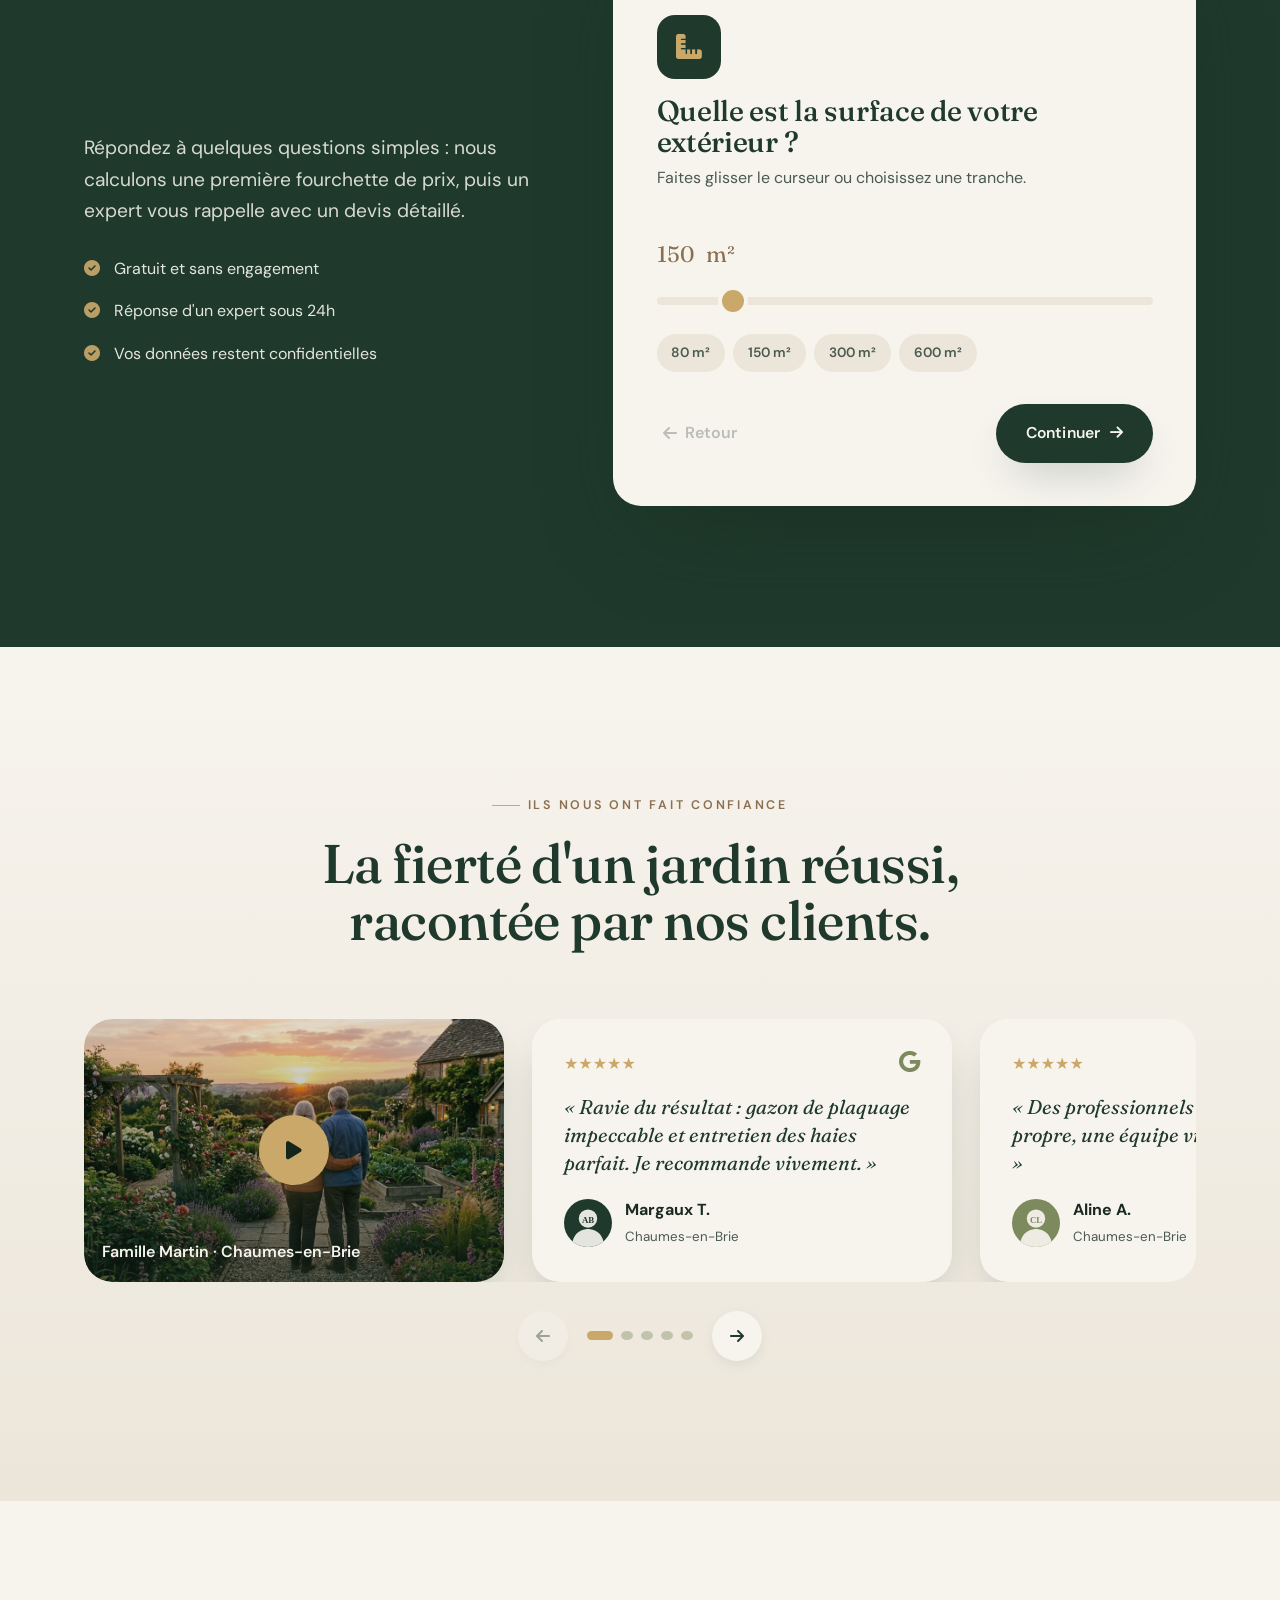
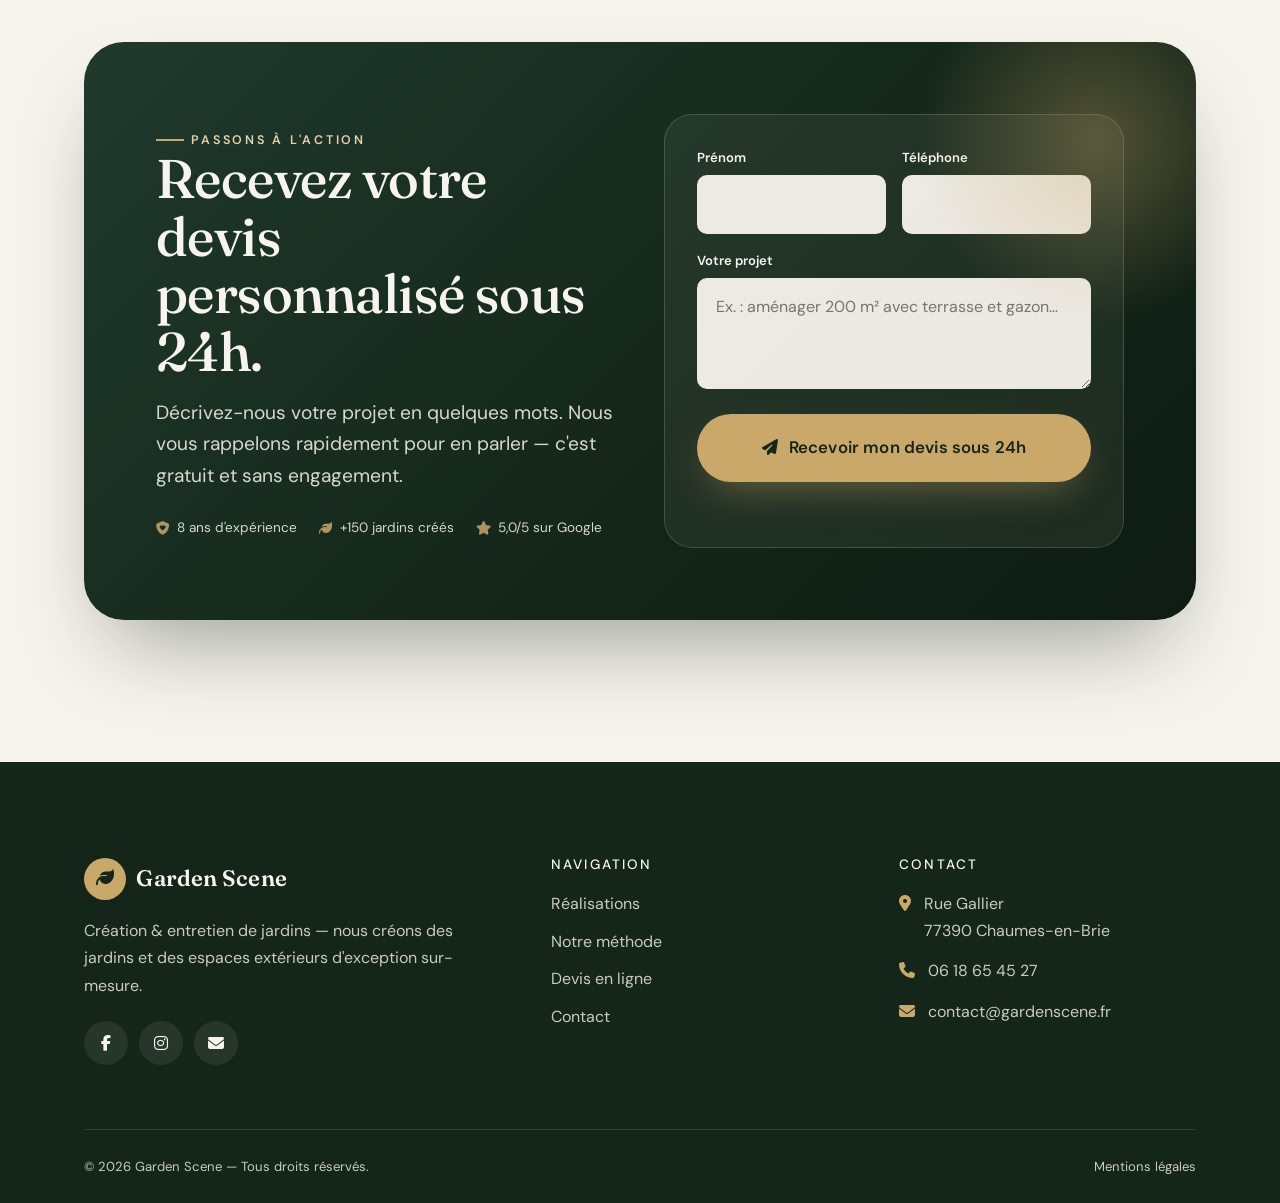
==== commit 78967998: "Personnalisation: Belleroche → Garden Scene (démo prospect) - Remplace toutes les données: nom, slog" ====
--- a/index.html
+++ b/index.html
@@ -3,10 +3,10 @@
 <!-- =========================================================================
      VARIABLES À PERSONNALISER (présentes dans ce fichier)
      -------------------------------------------------------------------------
-     Belleroche Paysage L'art de sublimer vos extérieurs 07 68 41 22 05 +33768412205 contact@belleroche-paysage.fr
-     14 rue des Tilleuls 91230 Montgeron Essonne Montgeron, Yerres, Brunoy, Draveil et le sud-est de l'Essonne
-     4,9 126 250 15
-     https://www.facebook.com/bellerochepaysage https://www.instagram.com/belleroche.paysage https://belleroche-paysage.fr https://formspree.io/f/VOTRE_ID_FORMSPREE
+     Garden Scene Création & entretien de jardins 06 18 65 45 27 +33618654527 contact@gardenscene.fr
+     Rue Gallier 77390 Chaumes-en-Brie Seine-et-Marne Chaumes-en-Brie, Mormant, Guignes, Fontenay-Trésigny, Tournan-en-Brie et l'est de la Seine-et-Marne
+     5,0 33 150 8
+     # # https://garden-scene-demo.vercel.app https://formspree.io/f/VOTRE_ID_FORMSPREE
      -> Voir PERSONNALISATION.md pour la procédure complète (find / replace).
      ========================================================================= -->
 <head>
@@ -14,17 +14,17 @@
   <meta name="viewport" content="width=device-width, initial-scale=1.0">
 
   <!-- SEO -->
-  <title>Belleroche Paysage — Paysagiste & aménagement extérieur sur-mesure</title>
-  <meta name="description" content="Belleroche Paysage — Création de jardins, terrasses, éclairage et aménagements extérieurs sur-mesure. Devis gratuit sous 24h. +250 projets réalisés, note 4,9/5.">
-  <link rel="canonical" href="https://belleroche-paysage.fr">
+  <title>Garden Scene — Paysagiste & aménagement extérieur sur-mesure</title>
+  <meta name="description" content="Garden Scene — Création de jardins, terrasses, éclairage et aménagements extérieurs sur-mesure. Devis gratuit sous 24h. +150 projets réalisés, note 5,0/5.">
+  <link rel="canonical" href="https://garden-scene-demo.vercel.app">
   <meta name="theme-color" content="#1F3A2D">
 
   <!-- Open Graph -->
   <meta property="og:type" content="website">
-  <meta property="og:title" content="Belleroche Paysage — Transformez votre jardin en un espace d'exception">
+  <meta property="og:title" content="Garden Scene — Transformez votre jardin en un espace d'exception">
   <meta property="og:description" content="Paysagiste premium. Jardins, terrasses, éclairage. Devis gratuit sous 24h.">
-  <meta property="og:image" content="https://belleroche-paysage.fr/images/og-image.svg">
-  <meta property="og:url" content="https://belleroche-paysage.fr">
+  <meta property="og:image" content="https://garden-scene-demo.vercel.app/images/og-image.svg">
+  <meta property="og:url" content="https://garden-scene-demo.vercel.app">
   <meta property="og:locale" content="fr_FR">
   <meta name="twitter:card" content="summary_large_image">
 
@@ -46,30 +46,30 @@
   {
     "@context": "https://schema.org",
     "@type": "LandscapingBusiness",
-    "name": "Belleroche Paysage",
+    "name": "Garden Scene",
     "description": "Paysagiste et aménagement extérieur : jardins, terrasses, éclairage, arrosage automatique.",
-    "image": "https://belleroche-paysage.fr/images/og-image.svg",
-    "url": "https://belleroche-paysage.fr",
-    "telephone": "+33768412205",
-    "email": "contact@belleroche-paysage.fr",
+    "image": "https://garden-scene-demo.vercel.app/images/og-image.svg",
+    "url": "https://garden-scene-demo.vercel.app",
+    "telephone": "+33618654527",
+    "email": "contact@gardenscene.fr",
     "priceRange": "€€",
     "address": {
       "@type": "PostalAddress",
-      "streetAddress": "14 rue des Tilleuls",
-      "postalCode": "91230",
-      "addressLocality": "Montgeron",
-      "addressRegion": "Essonne",
+      "streetAddress": "Rue Gallier",
+      "postalCode": "77390",
+      "addressLocality": "Chaumes-en-Brie",
+      "addressRegion": "Seine-et-Marne",
       "addressCountry": "FR"
     },
     "areaServed": "Île-de-France",
     "openingHours": "Mo-Fr 08:00-18:00",
     "aggregateRating": {
       "@type": "AggregateRating",
-      "ratingValue": "4,9",
-      "reviewCount": "126",
+      "ratingValue": "5,0",
+      "reviewCount": "33",
       "bestRating": "5"
     },
-    "sameAs": ["https://www.facebook.com/bellerochepaysage", "https://www.instagram.com/belleroche.paysage"]
+    "sameAs": ["#", "#"]
   }
   </script>
 </head>
@@ -79,9 +79,9 @@
   <!-- ============================ HEADER ============================ -->
   <header class="header" id="header">
     <div class="header__inner">
-      <a class="brand" href="index.html" aria-label="Belleroche Paysage — accueil">
+      <a class="brand" href="index.html" aria-label="Garden Scene — accueil">
         <span class="brand__mark"><i class="fa-solid fa-leaf" aria-hidden="true"></i></span>
-        <span class="brand__name">Belleroche Paysage<span class="brand__sub">Paysagiste</span></span>
+        <span class="brand__name">Garden Scene<span class="brand__sub">Paysagiste</span></span>
       </a>
 
       <nav class="nav" aria-label="Navigation principale">
@@ -92,7 +92,7 @@
       </nav>
 
       <div class="header__cta">
-        <a class="header__tel" href="tel:+33768412205"><i class="fa-solid fa-phone" aria-hidden="true"></i> 07 68 41 22 05</a>
+        <a class="header__tel" href="tel:+33618654527"><i class="fa-solid fa-phone" aria-hidden="true"></i> 06 18 65 45 27</a>
         <a class="btn btn--or" href="#simulateur" data-magnetic="0.25">Devis gratuit</a>
         <button class="burger" aria-label="Ouvrir le menu" aria-controls="mobile-menu" aria-expanded="false">
           <span></span><span></span><span></span>
@@ -109,8 +109,8 @@
     <a href="contact.html">Contact <i class="fa-solid fa-arrow-right"></i></a>
     <a class="btn btn--or" href="#simulateur">Obtenir mon devis gratuit</a>
     <div class="mobile-menu__contact">
-      <a href="tel:+33768412205"><i class="fa-solid fa-phone"></i> 07 68 41 22 05</a><br>
-      <a href="mailto:contact@belleroche-paysage.fr"><i class="fa-solid fa-envelope"></i> contact@belleroche-paysage.fr</a>
+      <a href="tel:+33618654527"><i class="fa-solid fa-phone"></i> 06 18 65 45 27</a><br>
+      <a href="mailto:contact@gardenscene.fr"><i class="fa-solid fa-envelope"></i> contact@gardenscene.fr</a>
     </div>
   </nav>
 
@@ -132,7 +132,7 @@
         <!-- Haut : titre + sous-titre, centrés -->
         <div class="hero__top">
           <h1 class="h-display" data-reveal>Transformez votre jardin<br>en un <em>espace d'exception</em>.</h1>
-          <p class="hero__sub" data-reveal data-reveal-delay="120">L'art de sublimer vos extérieurs — création de jardins, terrasses et espaces extérieurs sur-mesure.</p>
+          <p class="hero__sub" data-reveal data-reveal-delay="120">Création & entretien de jardins — création de jardins, terrasses et espaces extérieurs sur-mesure.</p>
         </div>
 
         <!-- Rangée basse : stats (gauche) + boutons (droite) -->
@@ -142,14 +142,14 @@
             <div class="reassure__item">
               <span class="reassure__icon"><i class="fa-solid fa-star" aria-hidden="true"></i></span>
               <span>
-                <span class="reassure__num"><span data-count="4,9" data-decimals="1">4,9</span>/5</span>
-                <span class="reassure__label">sur Google · 126 avis</span>
+                <span class="reassure__num"><span data-count="5,0" data-decimals="1">5,0</span>/5</span>
+                <span class="reassure__label">sur Google · 33 avis</span>
               </span>
             </div>
             <div class="reassure__item">
               <span class="reassure__icon"><i class="fa-solid fa-seedling" aria-hidden="true"></i></span>
               <span>
-                <span class="reassure__num"><span data-count="250" data-suffix="+">250+</span></span>
+                <span class="reassure__num"><span data-count="150" data-suffix="+">150+</span></span>
                 <span class="reassure__label">projets réalisés</span>
               </span>
             </div>
@@ -221,23 +221,23 @@
         <div class="real-grid" data-reveal-stagger="80" style="grid-template-columns:repeat(auto-fit,minmax(240px,1fr))">
           <article class="contact-card" data-reveal style="flex-direction:column;align-items:flex-start;gap:1rem;background:var(--c-blanc)">
             <span class="contact-card__icon"><i class="fa-solid fa-tree"></i></span>
-            <h3>Création de jardins</h3>
-            <p>Plantations, massifs, gazon et engazonnement pour un jardin vivant toute l'année.</p>
+            <h3>Création & aménagement de jardin</h3>
+            <p>Création de jardin, aménagement de terrasse et plantation de végétaux pour un extérieur vivant.</p>
           </article>
           <article class="contact-card" data-reveal style="flex-direction:column;align-items:flex-start;gap:1rem;background:var(--c-blanc)">
-            <span class="contact-card__icon"><i class="fa-solid fa-square"></i></span>
-            <h3>Terrasses & allées</h3>
-            <p>Bois, pierre naturelle, dallage grand format : des surfaces durables et élégantes.</p>
+            <span class="contact-card__icon"><i class="fa-solid fa-leaf"></i></span>
+            <h3>Entretien de jardin, parc & copropriété</h3>
+            <p>Tonte & entretien de gazon, entretien régulier de vos espaces verts, parcs et copropriétés.</p>
           </article>
           <article class="contact-card" data-reveal style="flex-direction:column;align-items:flex-start;gap:1rem;background:var(--c-blanc)">
-            <span class="contact-card__icon"><i class="fa-solid fa-lightbulb"></i></span>
-            <h3>Éclairage extérieur</h3>
-            <p>Mise en lumière des allées, arbres et façades pour des soirées magiques.</p>
+            <span class="contact-card__icon"><i class="fa-solid fa-scissors"></i></span>
+            <h3>Taille, élagage & abattage</h3>
+            <p>Taille de haies & arbustes, élagage et abattage d'arbres réalisés en toute sécurité.</p>
           </article>
           <article class="contact-card" data-reveal style="flex-direction:column;align-items:flex-start;gap:1rem;background:var(--c-blanc)">
-            <span class="contact-card__icon"><i class="fa-solid fa-droplet"></i></span>
-            <h3>Arrosage & clôtures</h3>
-            <p>Arrosage automatique enterré, clôtures et portails : un jardin sans contrainte.</p>
+            <span class="contact-card__icon"><i class="fa-solid fa-broom"></i></span>
+            <h3>Débroussaillage & désherbage</h3>
+            <p>Débroussaillage, désherbage et nettoyage complet pour des extérieurs nets et soignés.</p>
           </article>
         </div>
       </div>
@@ -391,51 +391,51 @@
               <!-- Vidéo témoignage 1 -->
               <a class="t-video" href="#" aria-label="Lire le témoignage vidéo">
                 <img src="images/temoignage-1.svg" alt="Témoignage vidéo d'un client" loading="lazy">
-                <span class="t-video__name">Famille Martin · Montgeron</span>
+                <span class="t-video__name">Famille Martin · Chaumes-en-Brie</span>
                 <span class="t-video__play"><span><i class="fa-solid fa-play"></i></span></span>
               </a>
 
               <!-- Avis 1 -->
               <article class="t-card">
                 <div class="t-card__stars" aria-label="5 étoiles sur 5">★★★★★ <i class="fa-brands fa-google t-card__google"></i></div>
-                <p class="t-card__text">« Un travail remarquable, du premier rendez-vous à la livraison. Notre jardin est méconnaissable, on en profite tous les jours. »</p>
+                <p class="t-card__text">« Ravie du résultat : gazon de plaquage impeccable et entretien des haies parfait. Je recommande vivement. »</p>
                 <div class="t-card__author">
                   <img src="images/avatar-1.svg" alt="" loading="lazy">
-                  <span><b>Sophie & David</b><small>Montgeron</small></span>
+                  <span><b>Margaux T.</b><small>Chaumes-en-Brie</small></span>
                 </div>
               </article>
 
               <!-- Avis 2 -->
               <article class="t-card">
                 <div class="t-card__stars" aria-label="5 étoiles sur 5">★★★★★ <i class="fa-brands fa-google t-card__google"></i></div>
-                <p class="t-card__text">« Des artisans à l'écoute, ponctuels et soigneux. Le devis a été respecté à l'euro près. Je recommande les yeux fermés. »</p>
+                <p class="t-card__text">« Des professionnels : travail rapide et propre, une équipe vraiment à l'écoute. »</p>
                 <div class="t-card__author">
                   <img src="images/avatar-2.svg" alt="" loading="lazy">
-                  <span><b>Claire L.</b><small>Montgeron</small></span>
+                  <span><b>Aline A.</b><small>Chaumes-en-Brie</small></span>
                 </div>
               </article>
 
               <!-- Vidéo témoignage 2 -->
               <a class="t-video" href="#" aria-label="Lire le témoignage vidéo">
                 <img src="images/temoignage-2.svg" alt="Témoignage vidéo d'une cliente" loading="lazy">
-                <span class="t-video__name">M. Rousseau · Essonne</span>
+                <span class="t-video__name">M. Rousseau · Seine-et-Marne</span>
                 <span class="t-video__play"><span><i class="fa-solid fa-play"></i></span></span>
               </a>
 
               <!-- Avis 3 -->
               <article class="t-card">
                 <div class="t-card__stars" aria-label="5 étoiles sur 5">★★★★★ <i class="fa-brands fa-google t-card__google"></i></div>
-                <p class="t-card__text">« Une terrasse magnifique et un éclairage qui change tout le soir. Un vrai savoir-faire et beaucoup de conseils. Merci ! »</p>
+                <p class="t-card__text">« Professionnalisme et savoir-faire au rendez-vous, avec une équipe très sympathique. »</p>
                 <div class="t-card__author">
                   <img src="images/avatar-3.svg" alt="" loading="lazy">
-                  <span><b>Marc R.</b><small>Montgeron</small></span>
+                  <span><b>Aurélien B.</b><small>Chaumes-en-Brie</small></span>
                 </div>
               </article>
 
               <!-- Vidéo témoignage 3 -->
               <a class="t-video" href="#" aria-label="Lire le témoignage vidéo">
                 <img src="images/temoignage-3.svg" alt="Témoignage vidéo nocturne" loading="lazy">
-                <span class="t-video__name">Famille Bernard · Montgeron</span>
+                <span class="t-video__name">Famille Bernard · Chaumes-en-Brie</span>
                 <span class="t-video__play"><span><i class="fa-solid fa-play"></i></span></span>
               </a>
             </div>
@@ -459,15 +459,15 @@
             <h2>Recevez votre devis<br>personnalisé sous 24h.</h2>
             <p class="lead">Décrivez-nous votre projet en quelques mots. Nous vous rappelons rapidement pour en parler — c'est gratuit et sans engagement.</p>
             <div class="cta-trust">
-              <span><i class="fa-solid fa-shield-heart"></i> 15 ans d'expérience</span>
-              <span><i class="fa-solid fa-leaf"></i> +250 jardins créés</span>
-              <span><i class="fa-solid fa-star"></i> 4,9/5 sur Google</span>
+              <span><i class="fa-solid fa-shield-heart"></i> 8 ans d'expérience</span>
+              <span><i class="fa-solid fa-leaf"></i> +150 jardins créés</span>
+              <span><i class="fa-solid fa-star"></i> 5,0/5 sur Google</span>
             </div>
           </div>
 
           <form class="cta-form js-form" action="https://formspree.io/f/VOTRE_ID_FORMSPREE" method="POST" novalidate>
             <input type="text" name="_gotcha" class="hp" tabindex="-1" autocomplete="off" aria-hidden="true">
-            <input type="hidden" name="_subject" value="Nouvelle demande de devis — Belleroche Paysage">
+            <input type="hidden" name="_subject" value="Nouvelle demande de devis — Garden Scene">
             <input type="hidden" name="provenance" value="CTA final (accueil)">
             <div class="field-row">
               <div class="field"><label for="cta-prenom">Prénom</label><input id="cta-prenom" name="prénom" required></div>
@@ -489,13 +489,13 @@
         <div class="footer__about-col">
           <a class="brand" href="index.html">
             <span class="brand__mark"><i class="fa-solid fa-leaf"></i></span>
-            <span class="brand__name">Belleroche Paysage</span>
+            <span class="brand__name">Garden Scene</span>
           </a>
-          <p class="footer__about">L'art de sublimer vos extérieurs — nous créons des jardins et des espaces extérieurs d'exception sur-mesure.</p>
+          <p class="footer__about">Création & entretien de jardins — nous créons des jardins et des espaces extérieurs d'exception sur-mesure.</p>
           <div class="footer__social">
-            <a href="https://www.facebook.com/bellerochepaysage" aria-label="Facebook" target="_blank" rel="noopener"><i class="fa-brands fa-facebook-f"></i></a>
-            <a href="https://www.instagram.com/belleroche.paysage" aria-label="Instagram" target="_blank" rel="noopener"><i class="fa-brands fa-instagram"></i></a>
-            <a href="mailto:contact@belleroche-paysage.fr" aria-label="Email"><i class="fa-solid fa-envelope"></i></a>
+            <a href="#" aria-label="Facebook" target="_blank" rel="noopener"><i class="fa-brands fa-facebook-f"></i></a>
+            <a href="#" aria-label="Instagram" target="_blank" rel="noopener"><i class="fa-brands fa-instagram"></i></a>
+            <a href="mailto:contact@gardenscene.fr" aria-label="Email"><i class="fa-solid fa-envelope"></i></a>
           </div>
         </div>
 
@@ -512,15 +512,15 @@
         <div>
           <h4>Contact</h4>
           <ul class="footer__contact">
-            <li><i class="fa-solid fa-location-dot"></i> <span>14 rue des Tilleuls<br>91230 Montgeron</span></li>
-            <li><i class="fa-solid fa-phone"></i> <a href="tel:+33768412205">07 68 41 22 05</a></li>
-            <li><i class="fa-solid fa-envelope"></i> <a href="mailto:contact@belleroche-paysage.fr">contact@belleroche-paysage.fr</a></li>
+            <li><i class="fa-solid fa-location-dot"></i> <span>Rue Gallier<br>77390 Chaumes-en-Brie</span></li>
+            <li><i class="fa-solid fa-phone"></i> <a href="tel:+33618654527">06 18 65 45 27</a></li>
+            <li><i class="fa-solid fa-envelope"></i> <a href="mailto:contact@gardenscene.fr">contact@gardenscene.fr</a></li>
           </ul>
         </div>
       </div>
 
       <div class="footer__bottom">
-        <span>© <span data-year>2026</span> Belleroche Paysage — Tous droits réservés.</span>
+        <span>© <span data-year>2026</span> Garden Scene — Tous droits réservés.</span>
         <span><a href="contact.html">Mentions légales</a></span>
       </div>
     </div>
@@ -557,7 +557,7 @@
       <aside class="modal__quote">
         <div class="t-card__stars">★★★★★</div>
         <p>« Le résultat dépasse nos attentes. Tout a été pensé dans le détail. »</p>
-        <footer>— Famille Martin, Montgeron</footer>
+        <footer>— Famille Martin, Chaumes-en-Brie</footer>
       </aside>
     </div>
   </template>
@@ -584,7 +584,7 @@
       <aside class="modal__quote">
         <div class="t-card__stars">★★★★★</div>
         <p>« On ne quitte plus la terrasse ! Travail propre et rapide. »</p>
-        <footer>— Claire L., Montgeron</footer>
+        <footer>— Claire L., Chaumes-en-Brie</footer>
       </aside>
     </div>
   </template>
@@ -611,7 +611,7 @@
       <aside class="modal__quote">
         <div class="t-card__stars">★★★★★</div>
         <p>« Le soir, le jardin est sublime. Un vrai changement d'ambiance. »</p>
-        <footer>— M. Rousseau, Essonne</footer>
+        <footer>— M. Rousseau, Seine-et-Marne</footer>
       </aside>
     </div>
   </template>
